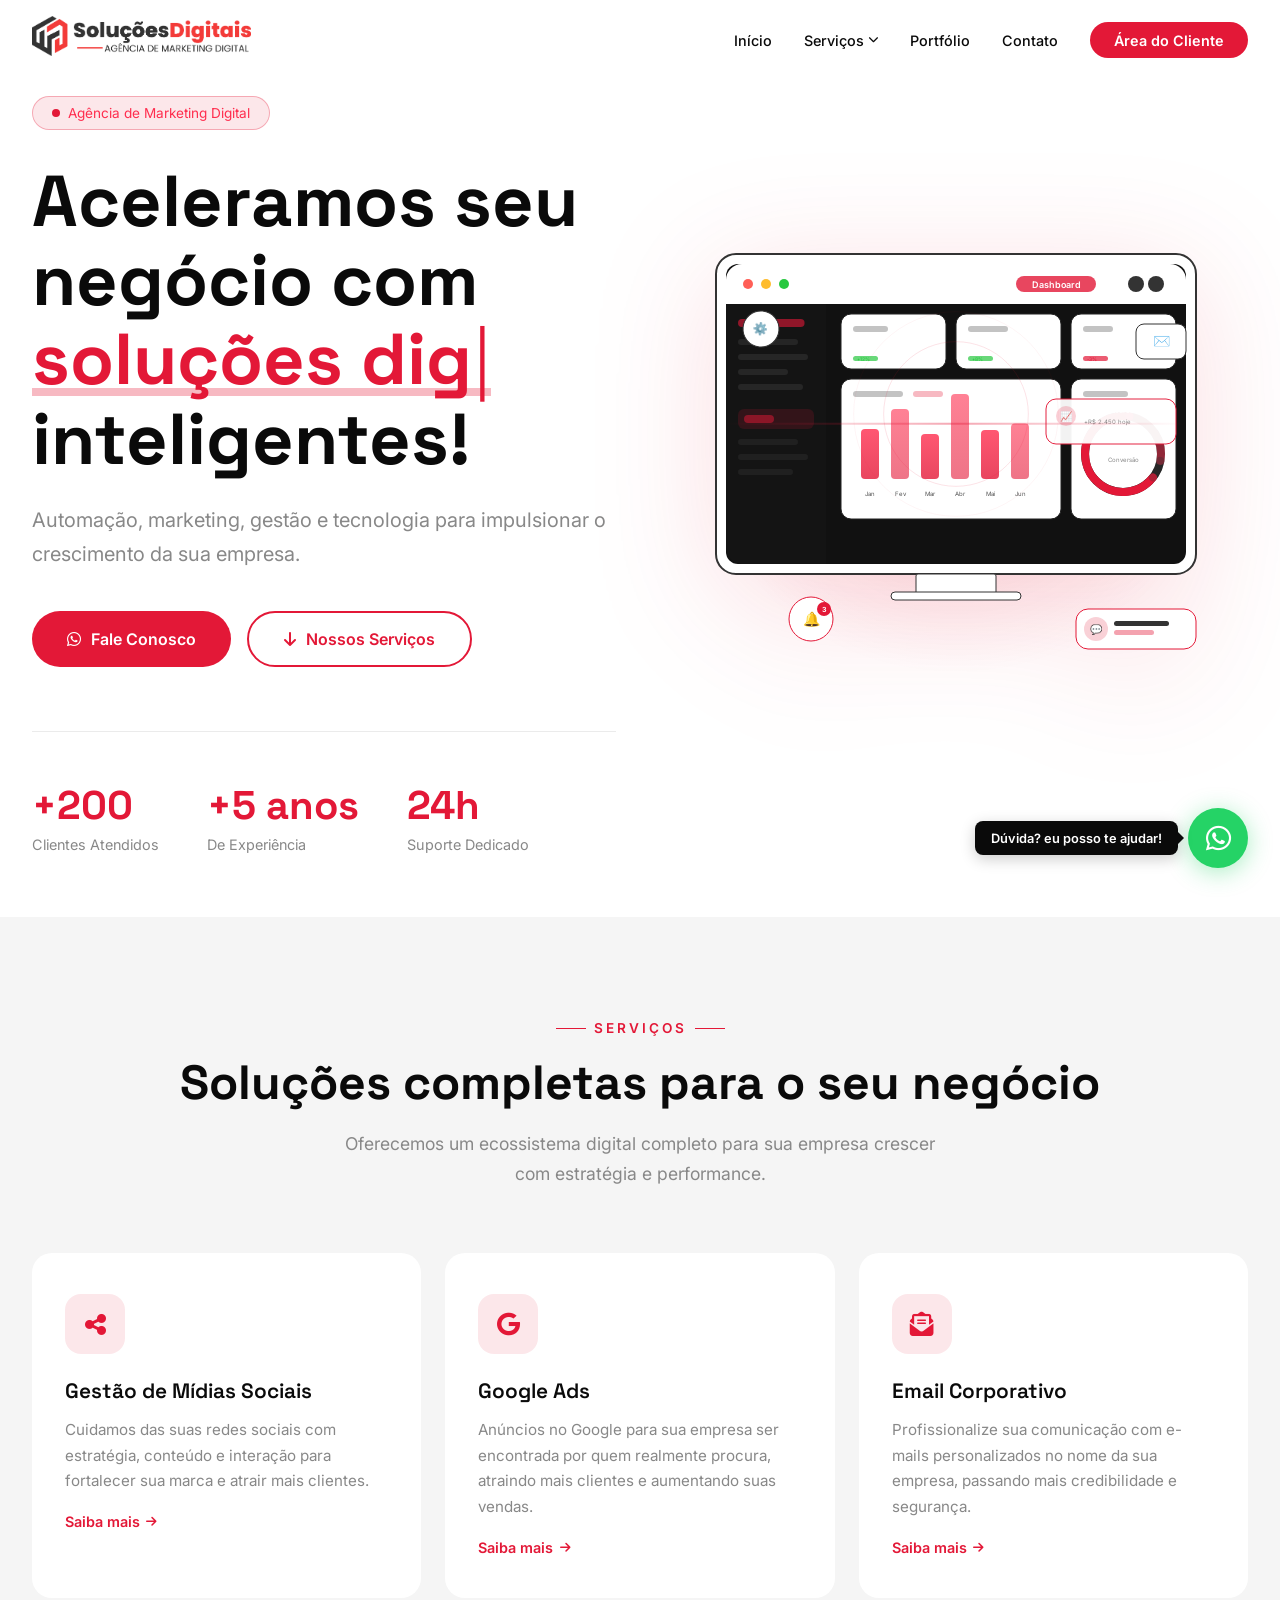
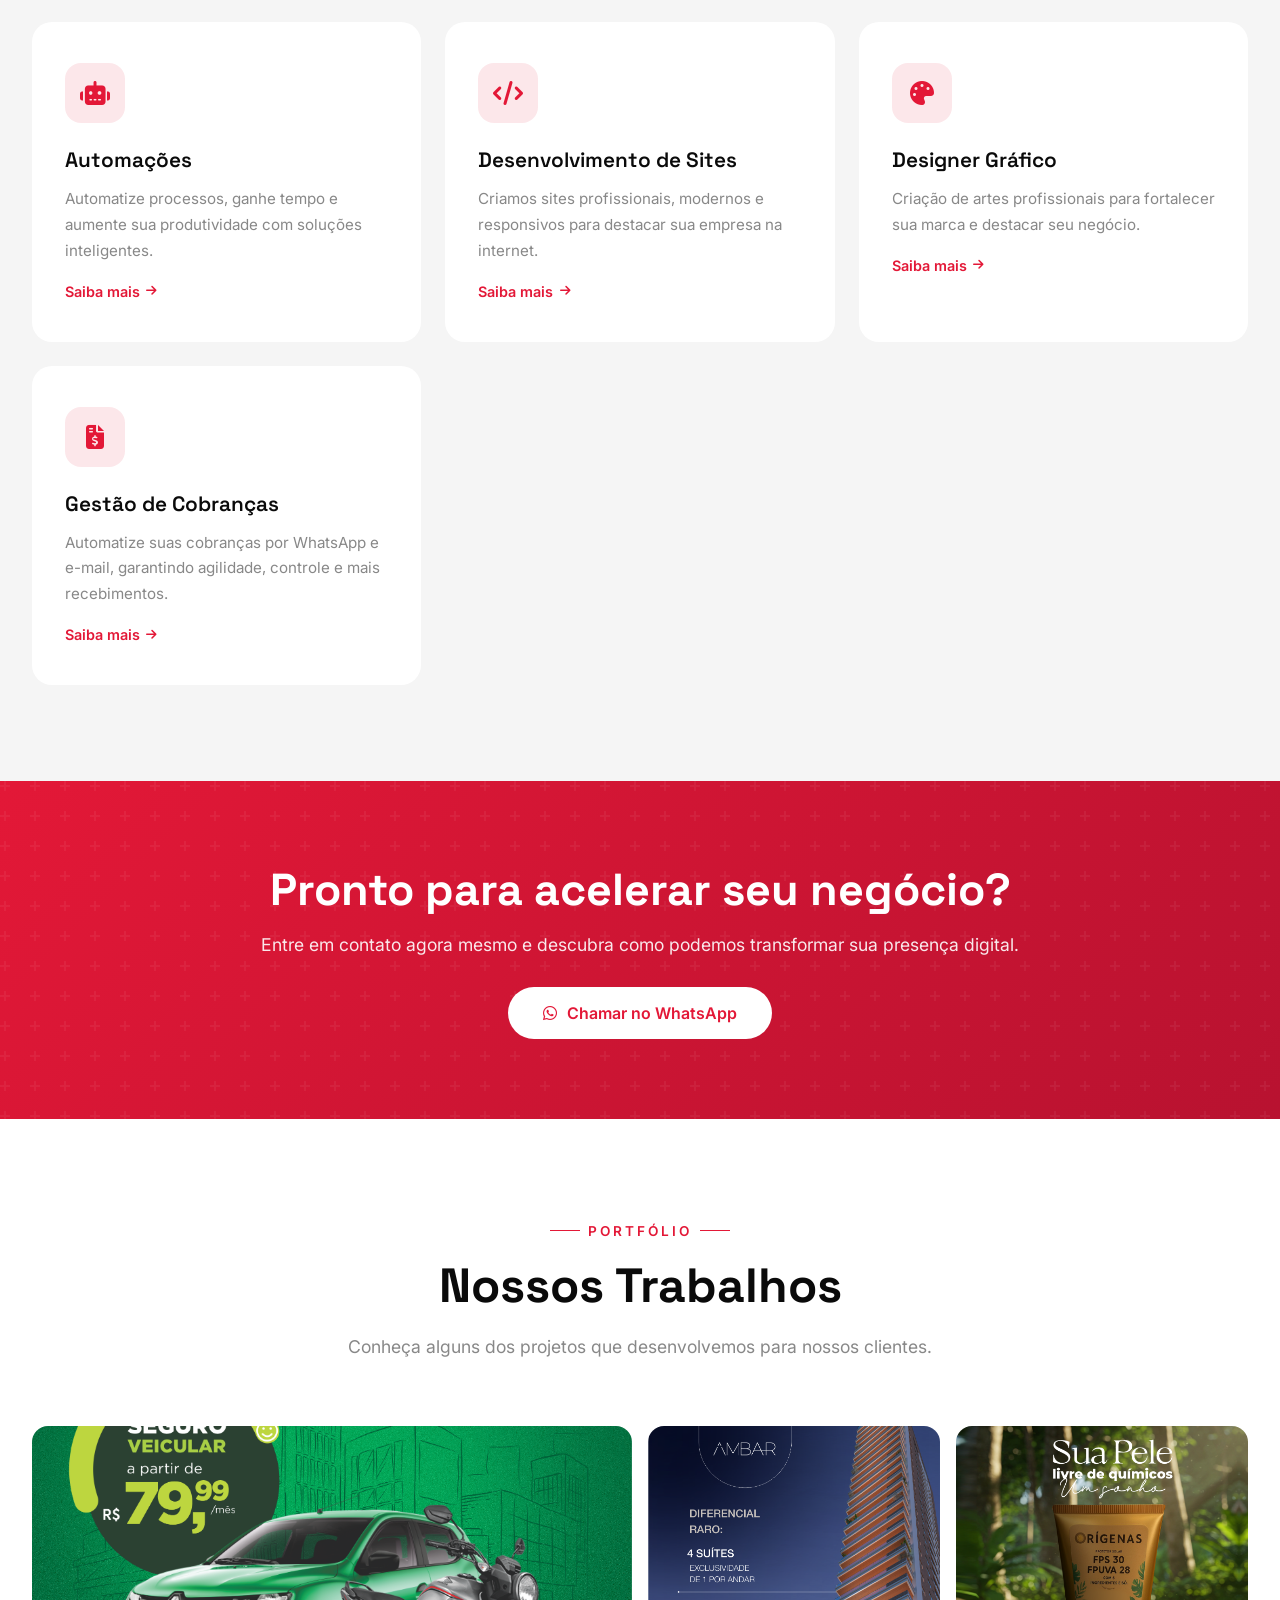
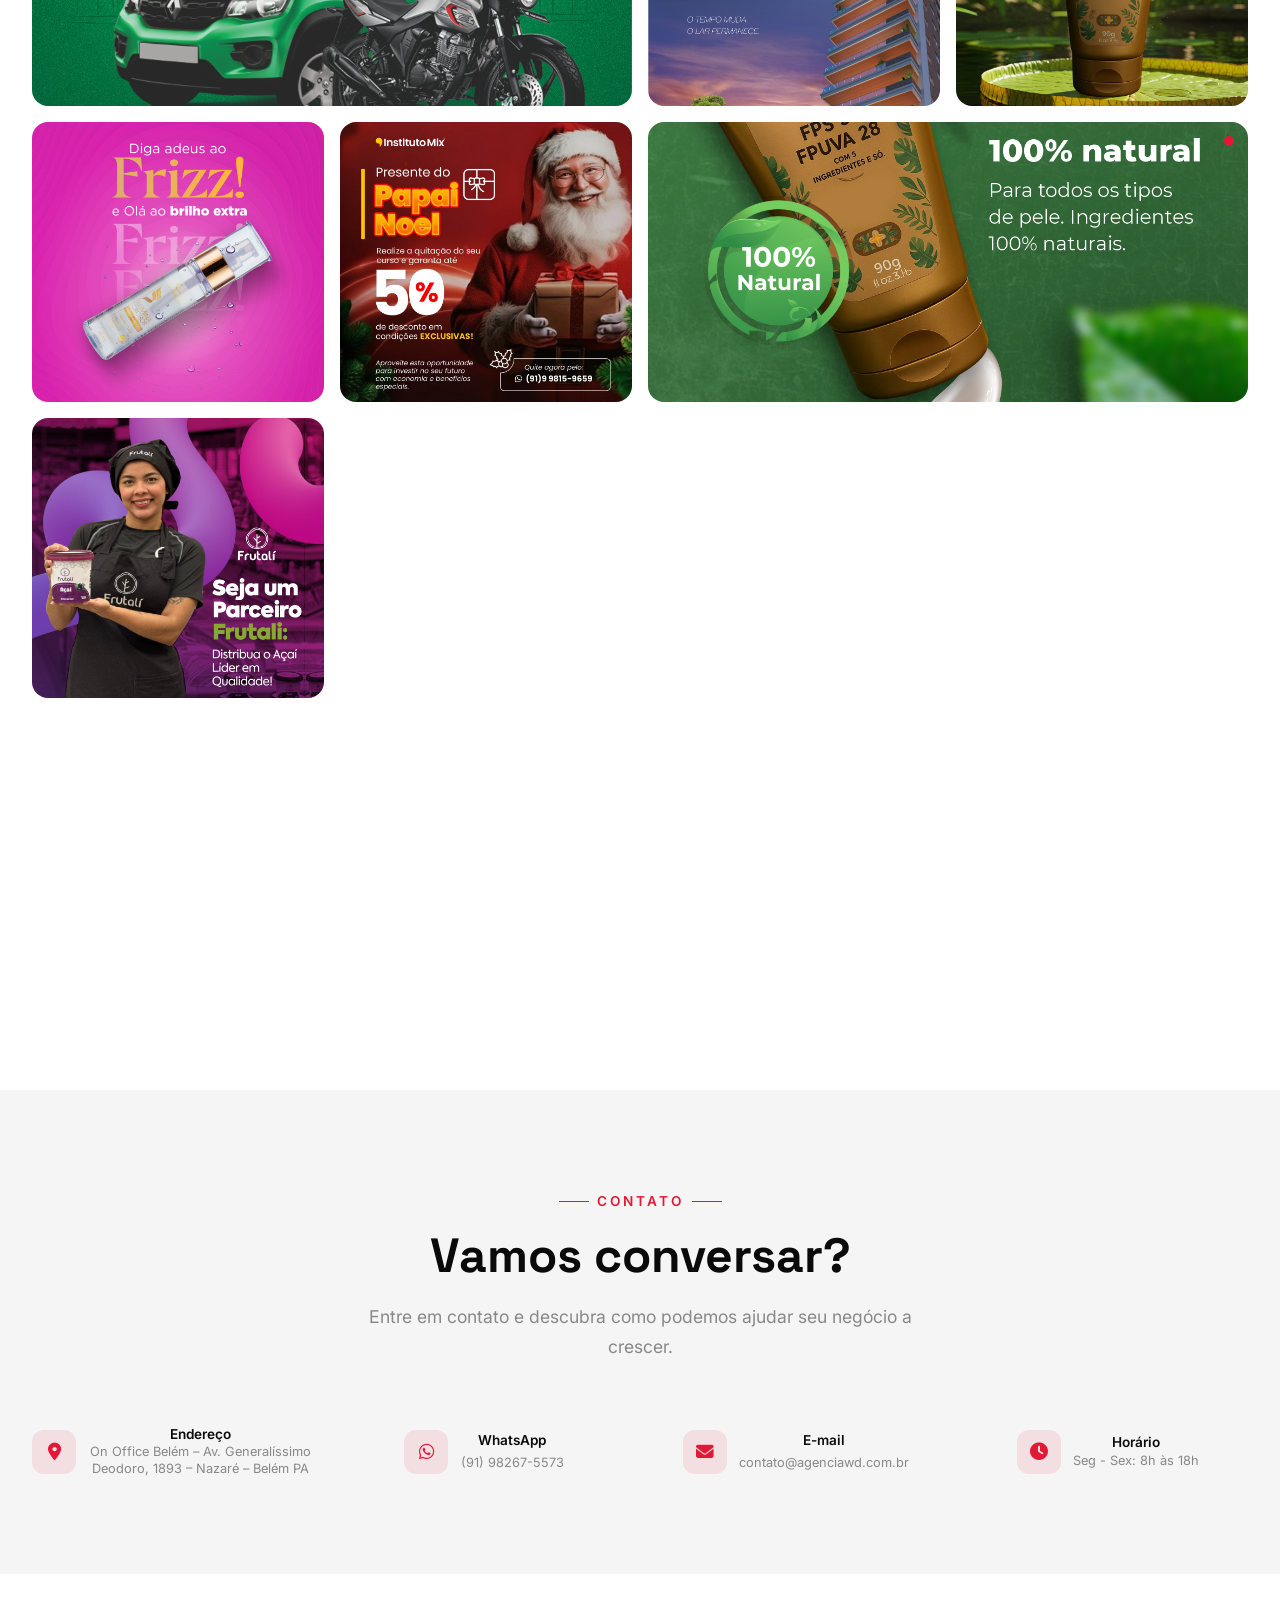
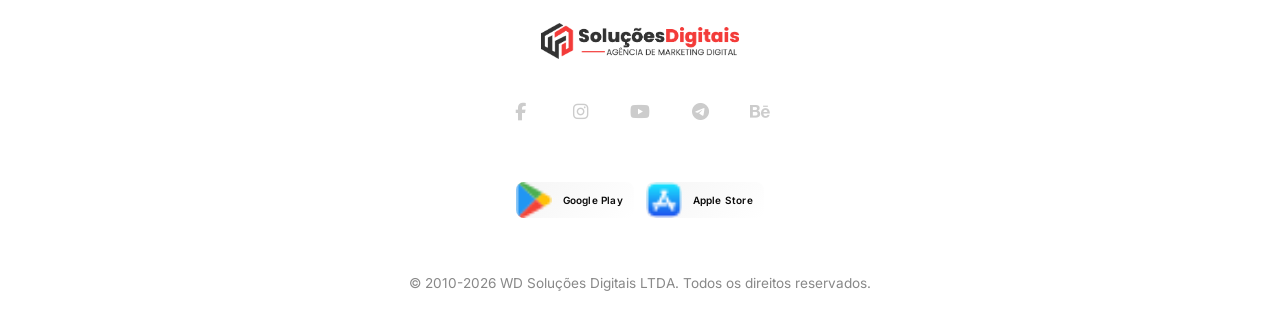
==== index.html @ 1b8ebd43 "Site WD Solucoes Digitais - Primeiro commit" ====
<!DOCTYPE html>
<html lang="pt-BR">
<head>
    <meta charset="UTF-8">
    <meta http-equiv="Cache-Control" content="no-cache, no-store, must-revalidate">
    <meta http-equiv="Pragma" content="no-cache">
    <meta http-equiv="Expires" content="0">
    <meta name="viewport" content="width=device-width, initial-scale=1.0">

    <!-- ====== SEO Básico ====== -->
    <title>WD Soluções Digitais | Agência de Marketing Digital em Belém - Automação, Gestão e Tecnologia</title>
    <meta name="description" content="WD Soluções Digitais é uma agência de marketing digital em Belém-PA. Gestão de mídias sociais, Google Ads, automações, desenvolvimento de sites, design gráfico e gestão de cobranças. Acelere seu negócio com soluções digitais inteligentes.">
    <meta name="keywords" content="agência de marketing digital, marketing digital, marketing digital belém, agência de marketing, agência digital, marketing online, publicidade digital, propaganda online, gestão de mídias sociais, gestao de redes sociais, social media, marketing de conteúdo, content marketing, google ads, ads google, anúncios google, anuncios google, campanha google ads, google ads management, tráfego pago, trafego pago, anúncios pagos, facebook ads, instagram ads, ads meta, mídia paga, midia paga, seo, otimização seo, otimizacao seo, seo local, seo on page, posicionamento google, automação de marketing, automação digital, automação de vendas, marketing automation, chatbot, chat bot, whatsapp business, automação whatsapp, email marketing, marketing por e-mail, email corporativo, boas-vindas, newsletters, disparo de emails, desenvolvimento de sites, criação de sites, site institucional, site profissional, landing page, página de conversão, site e-commerce, loja virtual, Wordpress, site responsivo, design gráfico, criação de logotipo, identidade visual, branding, design de mídia social, artes para redes sociais, post para instagram, criativo publicitário, gestão de cobranças, cobrança automatizada, recuperação de receita, financeiro, sistema de cobrança, automação financeira, consultoria marketing, planejamento estratégico, planejamento marketing digital, tráfego orgânico, crescimento orgânico, engajamento, conversão digital, funil de vendas, inbound marketing, outbound marketing, percepção de marca, presença digital, performance digital, métricas marketing, analytics, google analytics, relatórios marketing, agência criativa, agência de publicidade, agência de comunicação, empresa de marketing, WD soluções digitais, marketing digital pará, agência digital belém, publicidade belém, marketing belém pará">
    <meta name="author" content="Anderson Adan">
    <meta name="robots" content="index, follow, max-snippet:-1, max-image-preview:large, max-video-preview:-1">
    <meta name="language" content="pt-BR">
    <meta name="revisit-after" content="7 days">
    <meta name="theme-color" content="#E31837">
    <meta name="msapplication-TileColor" content="#E31837">

    <!-- ====== Canonical ====== -->
    <link rel="canonical" href="https://agenciawd.com.br/">

    <!-- ====== Geo Meta Tags ====== -->
    <meta name="geo.region" content="BR-PA">
    <meta name="geo.placename" content="Belém">
    <meta name="geo.position" content="-1.4558;-48.5024">
    <meta name="ICBM" content="-1.4558, -48.5024">

    <!-- ====== Open Graph / Facebook ====== -->
    <meta property="og:type" content="website">
    <meta property="og:locale" content="pt_BR">
    <meta property="og:site_name" content="WD Soluções Digitais">
    <meta property="og:title" content="WD Soluções Digitais | Agência de Marketing Digital em Belém">
    <meta property="og:description" content="Gestão de mídias sociais, Google Ads, automações, desenvolvimento de sites, design gráfico e gestão de cobranças. Acelere seu negócio com soluções digitais inteligentes.">
    <meta property="og:url" content="https://agenciawd.com.br/">
    <meta property="og:image" content="https://agenciawd.com.br/img/og-image.jpg">
    <meta property="og:image:width" content="1200">
    <meta property="og:image:height" content="630">
    <meta property="og:image:alt" content="WD Soluções Digitais - Agência de Marketing Digital em Belém">

    <!-- ====== Twitter Card ====== -->
    <meta name="twitter:card" content="summary_large_image">
    <meta name="twitter:title" content="WD Soluções Digitais | Agência de Marketing Digital em Belém">
    <meta name="twitter:description" content="Gestão de mídias sociais, Google Ads, automações, desenvolvimento de sites, design gráfico e gestão de cobranças.">
    <meta name="twitter:image" content="https://agenciawd.com.br/img/og-image.jpg">
    <meta name="twitter:image:alt" content="WD Soluções Digitais - Agência de Marketing Digital">

    <!-- ====== Favicon ====== -->
    <link rel="icon" type="image/svg+xml" href="favicon.svg">
    <link rel="apple-touch-icon" href="img/logo.png">
    <meta name="apple-mobile-web-app-capable" content="yes">
    <meta name="apple-mobile-web-app-status-bar-style" content="black-translucent">
    <meta name="apple-mobile-web-app-title" content="WD Digital">
    <link rel="manifest" href="manifest.json">

    <!-- ====== Preconnect / DNS Prefetch ====== -->
    <link rel="preconnect" href="https://fonts.googleapis.com">
    <link rel="preconnect" href="https://fonts.gstatic.com" crossorigin>
    <link rel="dns-prefetch" href="https://www.google-analytics.com">
    <link rel="dns-prefetch" href="https://www.googletagmanager.com">
    <link href="https://fonts.googleapis.com/css2?family=Inter:wght@300;400;500;600;700;800;900&family=Space+Grotesk:wght@400;500;600;700&display=swap" rel="stylesheet">
    <link rel="stylesheet" href="https://cdnjs.cloudflare.com/ajax/libs/font-awesome/6.5.1/css/all.min.css">
    <link rel="stylesheet" href="style.css?v=2026.07.18">

    <!-- ====== Structured Data / JSON-LD ====== -->
    <script type="application/ld+json">
    {
        "@context": "https://schema.org",
        "@type": "LocalBusiness",
        "@id": "https://agenciawd.com.br/",
        "name": "WD Soluções Digitais",
        "alternateName": "WD Soluções Digitais Agência de Marketing Digital",
        "url": "https://agenciawd.com.br",
        "logo": "https://agenciawd.com.br/img/logo.png",
        "image": "https://agenciawd.com.br/img/og-image.jpg",
        "description": "Agência de marketing digital em Belém-PA especializada em gestão de mídias sociais, Google Ads, automações, desenvolvimento de sites, design gráfico e gestão de cobranças.",
        "telephone": "+55-91-98267-5573",
        "email": "contato@agenciawd.com.br",
        "address": {
            "@type": "PostalAddress",
            "streetAddress": "Av. Generalíssimo Deodoro, 1893",
            "addressLocality": "Belém",
            "addressRegion": "PA",
            "postalCode": "66035-100",
            "addressCountry": "BR"
        },
        "geo": {
            "@type": "GeoCoordinates",
            "latitude": -1.4558,
            "longitude": -48.5024
        },
        "openingHoursSpecification": [
            {
                "@type": "OpeningHoursSpecification",
                "dayOfWeek": ["Monday", "Tuesday", "Wednesday", "Thursday", "Friday"],
                "opens": "08:00",
                "closes": "18:00"
            }
        ],
        "priceRange": "$$",
        "sameAs": [
            "https://www.facebook.com/wdcomunicacao7",
            "https://www.instagram.com/wdcomunicacao7/",
            "https://www.youtube.com/@WDCOMUNICACAO7",
            "https://t.me/wdcomunicacoes/",
            "https://www.behance.net/andersonadan"
        ],
        "hasOfferCatalog": {
            "@type": "OfferCatalog",
            "name": "Serviços de Marketing Digital",
            "itemListElement": [
                {
                    "@type": "Offer",
                    "itemOffered": {
                        "@type": "Service",
                        "name": "Gestão de Mídias Sociais",
                        "description": "Cuidamos das suas redes sociais com estratégia, conteúdo e interação para fortalecer sua marca e atrair mais clientes."
                    }
                },
                {
                    "@type": "Offer",
                    "itemOffered": {
                        "@type": "Service",
                        "name": "Google Ads",
                        "description": "Anúncios no Google para sua empresa ser encontrada por quem realmente procura, atraindo mais clientes e aumentando suas vendas."
                    }
                },
                {
                    "@type": "Offer",
                    "itemOffered": {
                        "@type": "Service",
                        "name": "Email Corporativo",
                        "description": "Profissionalize sua comunicação com e-mails personalizados no nome da sua empresa."
                    }
                },
                {
                    "@type": "Offer",
                    "itemOffered": {
                        "@type": "Service",
                        "name": "Automações",
                        "description": "Automatize processos, ganhe tempo e aumente sua produtividade com soluções inteligentes."
                    }
                },
                {
                    "@type": "Offer",
                    "itemOffered": {
                        "@type": "Service",
                        "name": "Desenvolvimento de Sites",
                        "description": "Criamos sites profissionais, modernos e responsivos para destacar sua empresa na internet."
                    }
                },
                {
                    "@type": "Offer",
                    "itemOffered": {
                        "@type": "Service",
                        "name": "Designer Gráfico",
                        "description": "Criação de artes profissionais para fortalecer sua marca e destacar seu negócio."
                    }
                },
                {
                    "@type": "Offer",
                    "itemOffered": {
                        "@type": "Service",
                        "name": "Gestão de Cobranças",
                        "description": "Automatize suas cobranças por WhatsApp e e-mail, garantindo agilidade, controle e mais recebimentos."
                    }
                }
            ]
        },
        "aggregateRating": {
            "@type": "AggregateRating",
            "ratingValue": "5",
            "reviewCount": "47"
        }
    }
    </script>

    <script type="application/ld+json">
    {
        "@context": "https://schema.org",
        "@type": "WebSite",
        "name": "WD Soluções Digitais",
        "url": "https://agenciawd.com.br",
        "potentialAction": {
            "@type": "SearchAction",
            "target": "https://agenciawd.com.br/?s={search_term_string}",
            "query-input": "required name=search_term_string"
        }
    }
    </script>

    <script type="application/ld+json">
    {
        "@context": "https://schema.org",
        "@type": "BreadcrumbList",
        "itemListElement": [
            {
                "@type": "ListItem",
                "position": 1,
                "name": "Início",
                "item": "https://agenciawd.com.br/"
            },
            {
                "@type": "ListItem",
                "position": 2,
                "name": "Serviços",
                "item": "https://agenciawd.com.br/#servicos"
            },
            {
                "@type": "ListItem",
                "position": 3,
                "name": "Portfólio",
                "item": "https://agenciawd.com.br/#portfolio"
            },
            {
                "@type": "ListItem",
                "position": 4,
                "name": "Contato",
                "item": "https://agenciawd.com.br/#contato"
            }
        ]
    }
    </script>
</head>
<body>
    <!-- Skip to Content (Accessibility) -->
    <a href="#main-content" class="skip-link">Pular para o conteúdo principal</a>

    <!-- Preloader -->
    <div class="preloader" id="preloader">
        <img src="img/LogoColorida.png" alt="WD Soluções Digitais" style="height: 60px; width: auto; animation: pulse-preload 1s ease-in-out infinite;">
    </div>

    <!-- Cursor Glow -->
    <div class="cursor-glow" id="cursorGlow"></div>

    <!-- Header -->
    <header id="header" role="banner">
        <div class="header-inner">
            <a href="#" class="logo" aria-label="WD Soluções Digitais - Página Inicial">
                <img src="img/LogoColorida.png" alt="WD Soluções Digitais" width="120" height="40" style="height: 40px; width: auto;">
            </a>
            <nav role="navigation" aria-label="Menu principal">
                <a href="#inicio">Início</a>
                <div class="nav-dropdown">
                    <a href="#servicos">Serviços <i class="fas fa-chevron-down" style="font-size:0.65rem;margin-left:4px;"></i></a>
                    <div class="nav-dropdown-menu">
                        <div class="nav-dropdown-col">
                            <a href="gestao-de-midias-sociais.html"><i class="fas fa-share-alt"></i>Gestão de Mídias Sociais</a>
                            <a href="google-ads.html"><i class="fab fa-google"></i>Google Ads</a>
                            <a href="email-corporativo.html"><i class="fas fa-envelope-open-text"></i>Email Corporativo</a>
                            <a href="automacoes.html"><i class="fas fa-robot"></i>Automações</a>
                        </div>
                        <div class="nav-dropdown-col">
                            <a href="desenvolvimento-de-sites.html"><i class="fas fa-code"></i>Desenvolvimento de Sites</a>
                            <a href="designer-grafico.html"><i class="fas fa-palette"></i>Designer Gráfico</a>
                            <a href="gestao-de-cobrancas.html"><i class="fas fa-file-invoice-dollar"></i>Gestão de Cobranças</a>
                        </div>
                    </div>
                </div>
                <a href="#portfolio">Portfólio</a>
                <a href="#contato">Contato</a>
                <a href="https://cel.cash/centraldocliente" class="nav-cta" target="_blank" rel="noopener">Área do Cliente</a>
            </nav>
            <div class="hamburger" id="hamburger" role="button" aria-label="Abrir menu de navegação" aria-expanded="false" tabindex="0">
                <span></span>
                <span></span>
                <span></span>
            </div>
        </div>
    </header>

    <!-- Mobile Menu -->
    <div class="mobile-menu" id="mobileMenu" role="navigation" aria-label="Menu mobile">
        <a href="#inicio" onclick="closeMobile()">Início</a>
        <a href="#servicos" onclick="closeMobile()">Serviços</a>
        <a href="#portfolio" onclick="closeMobile()">Portfólio</a>
        <a href="#contato" onclick="closeMobile()">Contato</a>
        <a href="https://cel.cash/centraldocliente" target="_blank" rel="noopener" style="color: var(--red);">Área do Cliente</a>
    </div>

    <!-- Hero -->
    <main id="main-content">
    <section class="hero" id="inicio" aria-label="Banner principal">
        <div class="hero-bg">
            <div class="hero-grid"></div>
            <div class="floating-shapes">
                <div class="shape shape-1"></div>
                <div class="shape shape-2"></div>
                <div class="shape shape-3"></div>
            </div>
        </div>
        <div class="hero-content">
            <div class="hero-text">
                <div class="hero-badge">
                    <span class="dot"></span>
                    Agência de Marketing Digital
                </div>
                <h1>Aceleramos seu negócio com <span class="highlight typewriter"><span class="typewriter-text">soluções digitais</span><span class="typewriter-cursor">|</span></span> inteligentes!</h1>
                <p class="hero-subtitle">Automação, marketing, gestão e tecnologia para impulsionar o crescimento da sua empresa.</p>
                <div class="hero-buttons">
                    <a href="https://wa.me/5591982675573" class="btn-primary" target="_blank" rel="noopener">
                        <i class="fab fa-whatsapp"></i> Fale Conosco
                    </a>
                    <a href="#servicos" class="btn-secondary">
                        <i class="fas fa-arrow-down"></i> Nossos Serviços
                    </a>
                </div>
                <div class="hero-stats">
                    <div class="stat">
                        <h3>+200</h3>
                        <p>Clientes Atendidos</p>
                    </div>
                    <div class="stat">
                        <h3>+5 anos</h3>
                        <p>De Experiência</p>
                    </div>
                    <div class="stat">
                        <h3>24h</h3>
                        <p>Suporte Dedicado</p>
                    </div>
                </div>
            </div>

            <!-- Animated Dashboard SVG -->
            <div class="hero-visual" aria-hidden="true">
                <svg viewBox="0 0 520 460" fill="none" xmlns="http://www.w3.org/2000/svg" class="dashboard-svg">
                    <!-- Glow behind -->
                    <defs>
                        <radialGradient id="glow" cx="50%" cy="50%" r="50%">
                            <stop offset="0%" stop-color="#E31837" stop-opacity="0.15"/>
                            <stop offset="100%" stop-color="#E31837" stop-opacity="0"/>
                        </radialGradient>
                        <linearGradient id="barGrad" x1="0" y1="0" x2="0" y2="1">
                            <stop offset="0%" stop-color="#FF2D4E"/>
                            <stop offset="100%" stop-color="#E31837"/>
                        </linearGradient>
                        <linearGradient id="lineGrad" x1="0" y1="0" x2="1" y2="0">
                            <stop offset="0%" stop-color="#E31837" stop-opacity="0"/>
                            <stop offset="50%" stop-color="#E31837"/>
                            <stop offset="100%" stop-color="#E31837" stop-opacity="0"/>
                        </linearGradient>
                        <clipPath id="screenClip">
                            <rect x="30" y="20" width="460" height="300" rx="16"/>
                        </clipPath>
                    </defs>

                    <ellipse cx="260" cy="230" rx="240" ry="200" fill="url(#glow)"/>

                    <!-- Monitor body -->
                    <rect x="20" y="10" width="480" height="320" rx="20" fill="white" stroke="#333" stroke-width="2"/>
                    <!-- Screen -->
                    <rect x="30" y="20" width="460" height="300" rx="12" fill="#111"/>

                    <!-- Screen content group with clip -->
                    <g clip-path="url(#screenClip)">
                        <!-- Top bar -->
                        <rect x="30" y="20" width="460" height="40" fill="white"/>
                        <circle cx="52" cy="40" r="5" fill="#FF5F57"/>
                        <circle cx="70" cy="40" r="5" fill="#FEBC2E"/>
                        <circle cx="88" cy="40" r="5" fill="#28C840"/>
                        <rect x="320" y="32" width="80" height="16" rx="8" fill="#E31837" opacity="0.8"/>
                        <text x="360" y="44" text-anchor="middle" fill="white" font-size="9" font-family="Inter" font-weight="600">Dashboard</text>
                        <circle cx="460" cy="40" r="8" fill="#333"/>
                        <circle cx="440" cy="40" r="8" fill="#333"/>

                        <!-- Sidebar -->
                        <rect x="30" y="60" width="100" height="260" fill="#141414"/>
                        <rect x="42" y="75" width="76" height="8" rx="4" fill="#E31837" opacity="0.6">
                            <animate attributeName="width" values="76;60;76" dur="3s" repeatCount="indefinite"/>
                        </rect>
                        <rect x="42" y="95" width="60" height="6" rx="3" fill="#333">
                            <animate attributeName="opacity" values="0.5;1;0.5" dur="2s" repeatCount="indefinite"/>
                        </rect>
                        <rect x="42" y="110" width="70" height="6" rx="3" fill="#333" opacity="0.6"/>
                        <rect x="42" y="125" width="50" height="6" rx="3" fill="#333" opacity="0.6"/>
                        <rect x="42" y="140" width="65" height="6" rx="3" fill="#333" opacity="0.6"/>
                        <rect x="42" y="165" width="76" height="20" rx="6" fill="#E31837" opacity="0.15"/>
                        <rect x="48" y="171" width="30" height="8" rx="4" fill="#E31837" opacity="0.5"/>
                        <rect x="42" y="195" width="60" height="6" rx="3" fill="#333" opacity="0.4"/>
                        <rect x="42" y="210" width="70" height="6" rx="3" fill="#333" opacity="0.4"/>
                        <rect x="42" y="225" width="55" height="6" rx="3" fill="#333" opacity="0.4"/>

                        <!-- Main area - Stats cards -->
                        <rect x="145" y="70" width="105" height="55" rx="10" fill="white" stroke="#222" stroke-width="1"/>
                        <rect x="157" y="82" width="35" height="6" rx="3" fill="#888" opacity="0.5"/>
                        <rect x="157" y="96" width="50" height="12" rx="4" fill="white" opacity="0.9"/>
                        <text x="157" y="106" fill="white" font-size="11" font-family="Space Grotesk" font-weight="700">2.847</text>
                        <rect x="157" y="112" width="25" height="5" rx="2.5" fill="#28C840" opacity="0.7"/>
                        <text x="161" y="117" fill="#28C840" font-size="5" font-family="Inter">+12%</text>

                        <rect x="260" y="70" width="105" height="55" rx="10" fill="white" stroke="#222" stroke-width="1"/>
                        <rect x="272" y="82" width="40" height="6" rx="3" fill="#888" opacity="0.5"/>
                        <rect x="272" y="96" width="45" height="12" rx="4" fill="white" opacity="0.9"/>
                        <text x="272" y="106" fill="white" font-size="11" font-family="Space Grotesk" font-weight="700">R$ 18k</text>
                        <rect x="272" y="112" width="25" height="5" rx="2.5" fill="#28C840" opacity="0.7"/>
                        <text x="276" y="117" fill="#28C840" font-size="5" font-family="Inter">+8%</text>

                        <rect x="375" y="70" width="105" height="55" rx="10" fill="white" stroke="#222" stroke-width="1"/>
                        <rect x="387" y="82" width="30" height="6" rx="3" fill="#888" opacity="0.5"/>
                        <rect x="387" y="96" width="40" height="12" rx="4" fill="white" opacity="0.9"/>
                        <text x="387" y="106" fill="white" font-size="11" font-family="Space Grotesk" font-weight="700">342</text>
                        <rect x="387" y="112" width="25" height="5" rx="2.5" fill="#E31837" opacity="0.7"/>
                        <text x="391" y="117" fill="#E31837" font-size="5" font-family="Inter">-3%</text>

                        <!-- Chart area -->
                        <rect x="145" y="135" width="220" height="140" rx="10" fill="white" stroke="#222" stroke-width="1"/>
                        <rect x="157" y="147" width="50" height="6" rx="3" fill="#888" opacity="0.5"/>
                        <rect x="217" y="147" width="30" height="6" rx="3" fill="#E31837" opacity="0.3"/>

                        <!-- Animated bar chart -->
                        <rect x="165" y="235" width="18" height="0" rx="4" fill="url(#barGrad)" opacity="0.8">
                            <animate attributeName="height" from="0" to="50" dur="1s" fill="freeze" begin="0.5s"/>
                            <animate attributeName="y" from="235" to="185" dur="1s" fill="freeze" begin="0.5s"/>
                        </rect>
                        <rect x="195" y="235" width="18" height="0" rx="4" fill="url(#barGrad)" opacity="0.6">
                            <animate attributeName="height" from="0" to="70" dur="1s" fill="freeze" begin="0.7s"/>
                            <animate attributeName="y" from="235" to="165" dur="1s" fill="freeze" begin="0.7s"/>
                        </rect>
                        <rect x="225" y="235" width="18" height="0" rx="4" fill="url(#barGrad)" opacity="0.8">
                            <animate attributeName="height" from="0" to="45" dur="1s" fill="freeze" begin="0.9s"/>
                            <animate attributeName="y" from="235" to="190" dur="1s" fill="freeze" begin="0.9s"/>
                        </rect>
                        <rect x="255" y="235" width="18" height="0" rx="4" fill="url(#barGrad)" opacity="0.6">
                            <animate attributeName="height" from="0" to="85" dur="1s" fill="freeze" begin="1.1s"/>
                            <animate attributeName="y" from="235" to="150" dur="1s" fill="freeze" begin="1.1s"/>
                        </rect>
                        <rect x="285" y="235" width="18" height="0" rx="4" fill="url(#barGrad)" opacity="0.8">
                            <animate attributeName="height" from="0" to="60" dur="1s" fill="freeze" begin="1.3s"/>
                            <animate attributeName="y" from="235" to="175" dur="1s" fill="freeze" begin="1.3s"/>
                        </rect>
                        <rect x="315" y="235" width="18" height="0" rx="4" fill="url(#barGrad)" opacity="0.6">
                            <animate attributeName="height" from="0" to="90" dur="1s" fill="freeze" begin="1.5s"/>
                            <animate attributeName="y" from="235" to="145" dur="1s" fill="freeze" begin="1.5s"/>
                        </rect>

                        <!-- Bottom chart labels -->
                        <text x="174" y="252" text-anchor="middle" fill="#555" font-size="6" font-family="Inter">Jan</text>
                        <text x="204" y="252" text-anchor="middle" fill="#555" font-size="6" font-family="Inter">Fev</text>
                        <text x="234" y="252" text-anchor="middle" fill="#555" font-size="6" font-family="Inter">Mar</text>
                        <text x="264" y="252" text-anchor="middle" fill="#555" font-size="6" font-family="Inter">Abr</text>
                        <text x="294" y="252" text-anchor="middle" fill="#555" font-size="6" font-family="Inter">Mai</text>
                        <text x="324" y="252" text-anchor="middle" fill="#555" font-size="6" font-family="Inter">Jun</text>

                        <!-- Donut chart -->
                        <rect x="375" y="135" width="105" height="140" rx="10" fill="white" stroke="#222" stroke-width="1"/>
                        <rect x="387" y="147" width="45" height="6" rx="3" fill="#888" opacity="0.5"/>

                        <circle cx="427" cy="210" r="38" fill="none" stroke="#222" stroke-width="8"/>
                        <circle cx="427" cy="210" r="38" fill="none" stroke="#E31837" stroke-width="8"
                                stroke-dasharray="160 240" stroke-dashoffset="0" stroke-linecap="round">
                            <animateTransform attributeName="transform" type="rotate" from="0 427 210" to="360 427 210" dur="20s" repeatCount="indefinite"/>
                        </circle>
                        <circle cx="427" cy="210" r="38" fill="none" stroke="#FF2D4E" stroke-width="8"
                                stroke-dasharray="60 240" stroke-dashoffset="-160" stroke-linecap="round" opacity="0.5">
                            <animateTransform attributeName="transform" type="rotate" from="0 427 210" to="360 427 210" dur="20s" repeatCount="indefinite"/>
                        </circle>
                        <circle cx="427" cy="210" r="38" fill="none" stroke="#333" stroke-width="8"
                                stroke-dasharray="20 240" stroke-dashoffset="-220" stroke-linecap="round" opacity="0.3">
                            <animateTransform attributeName="transform" type="rotate" from="0 427 210" to="360 427 210" dur="20s" repeatCount="indefinite"/>
                        </circle>
                        <text x="427" y="207" text-anchor="middle" fill="white" font-size="13" font-family="Space Grotesk" font-weight="700">78%</text>
                        <text x="427" y="218" text-anchor="middle" fill="#888" font-size="6" font-family="Inter">Conversão</text>

                        <!-- Floating notification card -->
                        <g class="float-notification">
                            <rect x="350" y="155" width="130" height="45" rx="10" fill="white" stroke="#E31837" stroke-width="1" opacity="0.95"/>
                            <circle cx="370" cy="172" r="10" fill="#E31837" opacity="0.2"/>
                            <text x="370" y="176" text-anchor="middle" fill="#E31837" font-size="10">📈</text>
                            <text x="388" y="169" fill="white" font-size="7" font-family="Inter" font-weight="600">Nova conversão!</text>
                            <text x="388" y="180" fill="#888" font-size="6" font-family="Inter">+R$ 2.450 hoje</text>
                            <animate attributeName="opacity" values="0;1;1;0" dur="4s" repeatCount="indefinite"/>
                        </g>

                        <!-- Animated scanning line -->
                        <rect x="30" y="20" width="460" height="2" fill="url(#lineGrad)" opacity="0.3">
                            <animate attributeName="y" from="20" to="320" dur="4s" repeatCount="indefinite"/>
                            <animate attributeName="opacity" values="0;0.4;0" dur="4s" repeatCount="indefinite"/>
                        </rect>
                    </g>

                    <!-- Monitor stand -->
                    <rect x="220" y="330" width="80" height="20" rx="2" fill="white" stroke="#333" stroke-width="1"/>
                    <rect x="195" y="348" width="130" height="8" rx="4" fill="white" stroke="#333" stroke-width="1"/>

                    <!-- Floating elements around monitor -->
                    <!-- Chat bubble -->
                    <g class="float-el float-chat">
                        <rect x="380" y="365" width="120" height="40" rx="12" fill="white" stroke="#E31837" stroke-width="1"/>
                        <circle cx="400" cy="385" r="12" fill="#E31837" opacity="0.2"/>
                        <text x="400" y="389" text-anchor="middle" fill="#E31837" font-size="10">💬</text>
                        <rect x="418" y="377" width="55" height="5" rx="2.5" fill="#333"/>
                        <rect x="418" y="386" width="40" height="5" rx="2.5" fill="#E31837" opacity="0.4"/>
                    </g>

                    <!-- Notification bell -->
                    <g class="float-el float-bell">
                        <circle cx="115" cy="375" r="22" fill="white" stroke="#E31837" stroke-width="1"/>
                        <text x="115" y="380" text-anchor="middle" fill="#E31837" font-size="14">🔔</text>
                        <circle cx="128" cy="365" r="7" fill="#E31837"/>
                        <text x="128" y="368" text-anchor="middle" fill="white" font-size="7" font-weight="700" font-family="Inter">3</text>
                    </g>

                    <!-- Email icon -->
                    <g class="float-el float-email">
                        <rect x="440" y="80" width="50" height="35" rx="8" fill="white" stroke="#333" stroke-width="1"/>
                        <text x="465" y="102" text-anchor="middle" fill="#E31837" font-size="14">✉️</text>
                    </g>

                    <!-- Gear icon -->
                    <g class="float-el float-gear">
                        <circle cx="65" cy="85" r="18" fill="white" stroke="#333" stroke-width="1"/>
                        <text x="65" y="90" text-anchor="middle" fill="#E31837" font-size="12">⚙️</text>
                        <animateTransform attributeName="transform" type="rotate" from="0 65 85" to="360 65 85" dur="8s" repeatCount="indefinite"/>
                    </g>

                    <!-- Pulse rings -->
                    <circle cx="260" cy="170" r="60" fill="none" stroke="#E31837" stroke-width="0.5" opacity="0">
                        <animate attributeName="r" values="60;120" dur="3s" repeatCount="indefinite"/>
                        <animate attributeName="opacity" values="0.3;0" dur="3s" repeatCount="indefinite"/>
                    </circle>
                    <circle cx="260" cy="170" r="60" fill="none" stroke="#E31837" stroke-width="0.5" opacity="0">
                        <animate attributeName="r" values="60;120" dur="3s" repeatCount="indefinite" begin="1.5s"/>
                        <animate attributeName="opacity" values="0.3;0" dur="3s" repeatCount="indefinite" begin="1.5s"/>
                    </circle>
                </svg>
            </div>
        </div>

    </section>

    <!-- Services -->
    <section class="services" id="servicos" aria-label="Nossos serviços">
        <div class="section-header reveal">
            <div class="section-tag">Serviços</div>
            <h2 class="section-title">Soluções completas para o seu negócio</h2>
            <p class="section-desc">Oferecemos um ecossistema digital completo para sua empresa crescer com estratégia e performance.</p>
        </div>
        <div class="services-grid" role="list">
            <article class="service-card" data-delay="0" role="listitem" aria-label="Gestão de Mídias Sociais">
                <div class="service-icon" aria-hidden="true"><i class="fas fa-share-alt"></i></div>
                <h3>Gestão de Mídias Sociais</h3>
                <p>Cuidamos das suas redes sociais com estratégia, conteúdo e interação para fortalecer sua marca e atrair mais clientes.</p>
                <a href="gestao-de-midias-sociais.html" class="card-link">Saiba mais <i class="fas fa-arrow-right"></i></a>
            </article>
            <article class="service-card" data-delay="100" role="listitem" aria-label="Google Ads">
                <div class="service-icon" aria-hidden="true"><i class="fab fa-google"></i></div>
                <h3>Google Ads</h3>
                <p>Anúncios no Google para sua empresa ser encontrada por quem realmente procura, atraindo mais clientes e aumentando suas vendas.</p>
                <a href="google-ads.html" class="card-link">Saiba mais <i class="fas fa-arrow-right"></i></a>
            </article>
            <article class="service-card" data-delay="200" role="listitem" aria-label="Email Corporativo">
                <div class="service-icon" aria-hidden="true"><i class="fas fa-envelope-open-text"></i></div>
                <h3>Email Corporativo</h3>
                <p>Profissionalize sua comunicação com e-mails personalizados no nome da sua empresa, passando mais credibilidade e segurança.</p>
                <a href="email-corporativo.html" class="card-link">Saiba mais <i class="fas fa-arrow-right"></i></a>
            </article>
            <article class="service-card" data-delay="300" role="listitem" aria-label="Automações">
                <div class="service-icon" aria-hidden="true"><i class="fas fa-robot"></i></div>
                <h3>Automações</h3>
                <p>Automatize processos, ganhe tempo e aumente sua produtividade com soluções inteligentes.</p>
                <a href="automacoes.html" class="card-link">Saiba mais <i class="fas fa-arrow-right"></i></a>
            </article>
            <article class="service-card" data-delay="400" role="listitem" aria-label="Desenvolvimento de Sites">
                <div class="service-icon" aria-hidden="true"><i class="fas fa-code"></i></div>
                <h3>Desenvolvimento de Sites</h3>
                <p>Criamos sites profissionais, modernos e responsivos para destacar sua empresa na internet.</p>
                <a href="desenvolvimento-de-sites.html" class="card-link">Saiba mais <i class="fas fa-arrow-right"></i></a>
            </article>
            <article class="service-card" data-delay="500" role="listitem" aria-label="Designer Gráfico">
                <div class="service-icon" aria-hidden="true"><i class="fas fa-palette"></i></div>
                <h3>Designer Gráfico</h3>
                <p>Criação de artes profissionais para fortalecer sua marca e destacar seu negócio.</p>
                <a href="designer-grafico.html" class="card-link">Saiba mais <i class="fas fa-arrow-right"></i></a>
            </article>
            <article class="service-card" data-delay="600" role="listitem" aria-label="Gestão de Cobranças">
                <div class="service-icon" aria-hidden="true"><i class="fas fa-file-invoice-dollar"></i></div>
                <h3>Gestão de Cobranças</h3>
                <p>Automatize suas cobranças por WhatsApp e e-mail, garantindo agilidade, controle e mais recebimentos.</p>
                <a href="gestao-de-cobrancas.html" class="card-link">Saiba mais <i class="fas fa-arrow-right"></i></a>
            </article>
        </div>
    </section>

    <!-- CTA Banner -->
    <div class="cta-banner" role="region" aria-label="Chamada para ação">
        <h2>Pronto para acelerar seu negócio?</h2>
        <p>Entre em contato agora mesmo e descubra como podemos transformar sua presença digital.</p>
        <a href="https://wa.me/5591982675573" class="btn-primary" target="_blank" rel="noopener">
            <i class="fab fa-whatsapp"></i> Chamar no WhatsApp
        </a>
    </div>

    <!-- Portfolio -->
    <section class="portfolio" id="portfolio" aria-label="Nosso portfólio de trabalhos">
        <div class="section-header reveal">
            <div class="section-tag">Portfólio</div>
            <h2 class="section-title">Nossos Trabalhos</h2>
            <p class="section-desc">Conheça alguns dos projetos que desenvolvemos para nossos clientes.</p>
        </div>
        <div class="portfolio-grid">
            <article class="portfolio-item portfolio-item--featured" data-type="image">
                <img src="img/portfolio/projeto-01.png" alt="Projeto 01 - WD Soluções Digitais" class="portfolio-img" loading="lazy">
                <div class="portfolio-overlay">
                    <i class="fas fa-expand" aria-hidden="true"></i>
                    <span>Projeto 01</span>
                </div>
            </article>
            <article class="portfolio-item portfolio-item--img2" data-type="image">
                <img src="img/portfolio/projeto-02.png" alt="Projeto 02 - WD Soluções Digitais" class="portfolio-img" loading="lazy">
                <div class="portfolio-overlay">
                    <i class="fas fa-expand" aria-hidden="true"></i>
                    <span>Projeto 02</span>
                </div>
            </article>
            <article class="portfolio-item portfolio-item--img3" data-type="image">
                <img src="img/portfolio/projeto-03.png" alt="Projeto 03 - WD Soluções Digitais" class="portfolio-img" loading="lazy">
                <div class="portfolio-overlay">
                    <i class="fas fa-expand" aria-hidden="true"></i>
                    <span>Projeto 03</span>
                </div>
            </article>
            <article class="portfolio-item portfolio-item--img4" data-type="image">
                <img src="img/portfolio/projeto-05.png" alt="Projeto 05 - WD Soluções Digitais" class="portfolio-img" loading="lazy">
                <div class="portfolio-overlay">
                    <i class="fas fa-expand" aria-hidden="true"></i>
                    <span>Projeto 05</span>
                </div>
            </article>
            <article class="portfolio-item portfolio-item--img5" data-type="image">
                <img src="img/portfolio/projeto-06.jpeg" alt="Projeto 06 - WD Soluções Digitais" class="portfolio-img" loading="lazy">
                <div class="portfolio-overlay">
                    <i class="fas fa-expand" aria-hidden="true"></i>
                    <span>Projeto 06</span>
                </div>
            </article>
            <article class="portfolio-item portfolio-item--vid1" data-type="video">
                <video class="portfolio-video" muted loop playsinline preload="metadata" poster="img/portfolio/projeto-04.png">
                    <source src="img/portfolio/projeto-10.mp4" type="video/mp4">
                </video>
                <div class="portfolio-overlay">
                    <i class="fas fa-play-circle" aria-hidden="true"></i>
                    <span>Vídeo 01</span>
                </div>
            </article>
            <article class="portfolio-item portfolio-item--img6" data-type="image">
                <img src="img/portfolio/projeto-07.png" alt="Projeto 07 - WD Soluções Digitais" class="portfolio-img" loading="lazy">
                <div class="portfolio-overlay">
                    <i class="fas fa-expand" aria-hidden="true"></i>
                    <span>Projeto 07</span>
                </div>
            </article>
            <article class="portfolio-item portfolio-item--img7" data-type="image">
                <img src="img/portfolio/projeto-08.png" alt="Projeto 08 - WD Soluções Digitais" class="portfolio-img" loading="lazy">
                <div class="portfolio-overlay">
                    <i class="fas fa-expand" aria-hidden="true"></i>
                    <span>Projeto 08</span>
                </div>
            </article>
            <article class="portfolio-item portfolio-item--vid2" data-type="video">
                <video class="portfolio-video" muted loop playsinline preload="metadata" poster="img/portfolio/projeto-08.png">
                    <source src="img/portfolio/projeto-11.mp4" type="video/mp4">
                </video>
                <div class="portfolio-overlay">
                    <i class="fas fa-play-circle" aria-hidden="true"></i>
                    <span>Vídeo 02</span>
                </div>
            </article>
            <article class="portfolio-item portfolio-item--img8" data-type="image">
                <img src="img/portfolio/projeto-09.png" alt="Projeto 09 - WD Soluções Digitais" class="portfolio-img" loading="lazy">
                <div class="portfolio-overlay">
                    <i class="fas fa-expand" aria-hidden="true"></i>
                    <span>Projeto 09</span>
                </div>
            </article>
            <article class="portfolio-item portfolio-item--img9" data-type="image">
                <img src="img/portfolio/projeto-01.png" alt="Projeto 10 - WD Soluções Digitais" class="portfolio-img" loading="lazy">
                <div class="portfolio-overlay">
                    <i class="fas fa-expand" aria-hidden="true"></i>
                    <span>Projeto 10</span>
                </div>
            </article>
            <article class="portfolio-item portfolio-item--vid3" data-type="video">
                <video class="portfolio-video" muted loop playsinline preload="metadata" poster="img/portfolio/projeto-09.png">
                    <source src="img/portfolio/projeto-12.mp4" type="video/mp4">
                </video>
                <div class="portfolio-overlay">
                    <i class="fas fa-play-circle" aria-hidden="true"></i>
                    <span>Vídeo 03</span>
                </div>
            </article>
        </div>
    </section>

    <!-- Contact -->
    <section class="contact" id="contato" aria-label="Informações de contato">
        <div class="section-header reveal">
            <div class="section-tag">Contato</div>
            <h2 class="section-title">Vamos conversar?</h2>
            <p class="section-desc">Entre em contato e descubra como podemos ajudar seu negócio a crescer.</p>
        </div>
        <div class="contact-grid">
            <div class="contact-info reveal">
                <div class="contact-item">
                    <div class="contact-item-icon"><i class="fas fa-map-marker-alt"></i></div>
                    <div>
                        <h4>Endereço</h4>
                        <p>On Office Belém – Av. Generalíssimo Deodoro, 1893 – Nazaré – Belém PA</p>
                    </div>
                </div>
                <div class="contact-item">
                    <div class="contact-item-icon"><i class="fab fa-whatsapp"></i></div>
                    <div>
                        <h4>WhatsApp</h4>
                        <a href="https://wa.me/5591982675573" target="_blank" rel="noopener" aria-label="Enviar mensagem para WhatsApp">(91) 98267-5573</a>
                    </div>
                </div>
                <div class="contact-item">
                    <div class="contact-item-icon"><i class="fas fa-envelope"></i></div>
                    <div>
                        <h4>E-mail</h4>
                        <a href="mailto:contato@agenciawd.com.br">contato@agenciawd.com.br</a>
                    </div>
                </div>
                <div class="contact-item">
                    <div class="contact-item-icon"><i class="fas fa-clock"></i></div>
                    <div>
                        <h4>Horário</h4>
                        <p>Seg - Sex: 8h às 18h</p>
                    </div>
                </div>
            </div>
        </div>
    </section>
    </main>

    <!-- Footer -->
    <footer role="contentinfo">
        <div class="footer-inner">
            <div class="footer-logo">
                <img src="img/LogoColorida.png" alt="WD Soluções Digitais" style="height: 36px; width: auto;">
            </div>
            <div class="social-links" role="list" aria-label="Redes sociais">
                <a href="https://www.facebook.com/wdcomunicacao7" target="_blank" rel="noopener" title="Facebook" aria-label="Siga no Facebook"><i class="fab fa-facebook-f"></i></a>
                <a href="https://www.instagram.com/wdcomunicacao7/" target="_blank" rel="noopener" title="Instagram" aria-label="Siga no Instagram"><i class="fab fa-instagram"></i></a>
                <a href="https://www.youtube.com/@WDCOMUNICACAO7" target="_blank" rel="noopener" title="YouTube" aria-label="Inscreva-se no YouTube"><i class="fab fa-youtube"></i></a>
                <a href="https://t.me/wdcomunicacoes/" target="_blank" rel="noopener" title="Telegram" aria-label="Entre no Telegram"><i class="fab fa-telegram-plane"></i></a>
                <a href="https://www.behance.net/andersonadan" target="_blank" rel="noopener" title="Behance" aria-label="Veja no Behance"><i class="fab fa-behance"></i></a>
            </div>
            <div class="footer-pwa" id="footerPwa">
                <button id="pwaInstallAndroid" class="pwa-footer-btn pwa-android" title="Baixar no Google Play" aria-label="Baixar aplicativo para Android">
                    <img src="img/google-play.png" alt="Google Play" class="pwa-badge-img">
                    <span>Google Play</span>
                </button>
                <button id="pwaInstallIOS" class="pwa-footer-btn pwa-ios" title="Baixar na App Store" aria-label="Baixar aplicativo para iOS">
                    <img src="img/applestore.png" alt="Apple Store" class="pwa-badge-img">
                    <span>Apple Store</span>
                </button>
            </div>
        </div>
        <div class="footer-bottom">
            <p>&copy; 2010-2026 WD Soluções Digitais LTDA. Todos os direitos reservados.</p>
        </div>
    </footer>

    <!-- Floating WhatsApp -->
    <a href="https://wa.me/5591982675573" class="whatsapp-float" target="_blank" rel="noopener" title="WhatsApp" aria-label="Fale conosco pelo WhatsApp">
        <i class="fab fa-whatsapp"></i>
        <span class="tooltip">Dúvida? eu posso te ajudar!</span>
    </a>

    <!-- Scroll to Top -->
    <a href="#inicio" class="scroll-top" id="scrollTop">
        <i class="fas fa-arrow-up"></i>
    </a>

    <!-- Portfolio Modal -->
    <div class="portfolio-modal" id="portfolioModal">
        <div class="modal-backdrop"></div>
        <div class="modal-content">
            <button class="modal-close" aria-label="Fechar"><i class="fas fa-times"></i></button>
            <button class="modal-nav modal-prev" aria-label="Anterior"><i class="fas fa-chevron-left"></i></button>
            <button class="modal-nav modal-next" aria-label="Próximo"><i class="fas fa-chevron-right"></i></button>
            <img id="modalImg" src="" alt="">
            <video id="modalVideo" controls playsinline style="display:none;"></video>
            <div class="modal-caption" id="modalCaption"></div>
        </div>
    </div>

    <script src="script.js?v=2026.07.18"></script>
    <script>
        if ('serviceWorker' in navigator) {
            navigator.serviceWorker.register('/sw.js').catch(() => {});
        }
    </script>

    <noscript>
        <style>.preloader{display:none!important;}</style>
        <div style="padding:2rem;text-align:center;background:white;color:#0A0A0A;font-family:Inter,sans-serif;">
            <h2>WD Soluções Digitais - Agência de Marketing Digital</h2>
            <p>Ative o JavaScript para a melhor experiência no site.</p>
        </div>
    </noscript>
</body>
</html>
---- style.css ----
*, *::before, *::after {
    margin: 0;
    padding: 0;
    box-sizing: border-box;
}

:root {
    --red: #E31837;
    --red-dark: #B81230;
    --red-light: #FF2D4E;
    --black: #FFFFFF;
    --black-soft: #f5f5f5;
    --black-card: #FFFFFF;
    --white: #0A0A0A;
    --gray: #888888;
    --gray-light: #CCCCCC;
}

html {
    scroll-behavior: smooth;
}

body {
    font-family: 'Inter', sans-serif;
    background: var(--black);
    color: var(--white);
    overflow-x: hidden;
}

/* ====== PRELOADER ====== */
.preloader {
    position: fixed;
    inset: 0;
    background: var(--black);
    z-index: 99999;
    display: flex;
    align-items: center;
    justify-content: center;
    transition: opacity 0.6s, visibility 0.6s;
}
.preloader.hidden {
    opacity: 0;
    visibility: hidden;
}
.preloader-logo {
    font-family: 'Space Grotesk', sans-serif;
    font-size: 3rem;
    font-weight: 700;
    color: var(--white);
    animation: pulse-preload 1s ease-in-out infinite;
}
.preloader-logo span { color: var(--red); }
@keyframes pulse-preload {
    0%, 100% { opacity: 1; transform: scale(1); }
    50% { opacity: 0.5; transform: scale(0.95); }
}

/* ====== HEADER ====== */
header {
    position: fixed;
    top: 0;
    left: 0;
    width: 100%;
    z-index: 10002;
    padding: 1rem 0;
    transition: all 0.4s ease;
    background: rgba(255, 255, 255, 0.95);
    backdrop-filter: blur(20px);
}
header.scrolled {
    padding: 0.6rem 0;
    box-shadow: 0 2px 30px rgba(227, 24, 55, 0.1);
}
.header-inner {
    max-width: 1280px;
    margin: 0 auto;
    padding: 0 2rem;
    display: flex;
    align-items: center;
    justify-content: space-between;
}
.logo {
    font-family: 'Space Grotesk', sans-serif;
    font-size: 1.8rem;
    font-weight: 700;
    color: var(--white);
    text-decoration: none;
    letter-spacing: -1px;
}
.logo span { color: var(--red); }
nav {
    display: flex;
    align-items: center;
    gap: 2rem;
}
nav a {
    color: var(--white);
    text-decoration: none;
    font-size: 0.9rem;
    font-weight: 500;
    transition: color 0.3s;
    position: relative;
}
nav a::after {
    content: '';
    position: absolute;
    bottom: -4px;
    left: 0;
    width: 0;
    height: 2px;
    background: var(--red);
    transition: width 0.3s;
}
nav a:hover { color: #f3eef7; }
nav a:hover::after { width: 100%; }

.nav-cta {
    background: var(--red) !important;
    color: white !important;
    padding: 0.6rem 1.5rem;
    border-radius: 50px;
    font-weight: 600 !important;
    transition: all 0.3s !important;
}
.nav-cta:hover {
    background: var(--red-light) !important;
    transform: translateY(-2px);
    box-shadow: 0 8px 25px rgba(227, 24, 55, 0.4);
}
.nav-cta::after { display: none !important; }

.nav-dropdown {
    position: relative;
}
.nav-dropdown > a {
    display: flex;
    align-items: center;
    cursor: pointer;
}
.nav-dropdown-menu {
    position: absolute;
    top: calc(100% + 1rem);
    left: 50%;
    transform: translateX(-50%);
    background: rgba(255, 255, 255, 0.97);
    backdrop-filter: blur(20px);
    border: 1px solid rgba(0,0,0,0.08);
    border-radius: 12px;
    padding: 0.6rem 0;
    display: flex;
    opacity: 0;
    visibility: hidden;
    transition: all 0.25s ease;
    box-shadow: 0 20px 50px rgba(0,0,0,0.5);
    z-index: 100;
}
.nav-dropdown-menu::before {
    content: '';
    position: absolute;
    top: -6px;
    left: 0;
    width: 100%;
    height: 12px;
}
.nav-dropdown:hover .nav-dropdown-menu {
    opacity: 1;
    visibility: visible;
}
.nav-dropdown-col {
    display: flex;
    flex-direction: column;
    padding: 0.3rem 0;
}
.nav-dropdown-col + .nav-dropdown-col {
    border-left: 1px solid rgba(0,0,0,0.07);
}
.nav-dropdown-col a {
    display: flex;
    align-items: center;
    gap: 0.7rem;
    padding: 0.65rem 1.2rem;
    color: var(--white);
    font-size: 0.85rem;
    font-weight: 500;
    text-decoration: none;
    transition: all 0.2s;
    white-space: nowrap;
}
.nav-dropdown-menu a i {
    width: 20px;
    text-align: center;
    font-size: 0.9rem;
    color: var(--red);
}
.nav-dropdown-menu a:hover {
    background: rgba(227, 24, 55, 0.1);
    color: var(--red);
}

.hamburger {
    display: none;
    flex-direction: column;
    gap: 5px;
    cursor: pointer;
    z-index: 10001;
}
.hamburger span {
    width: 28px;
    height: 2px;
    background: var(--white);
    transition: all 0.3s;
}
.hamburger.active span:nth-child(1) { transform: rotate(45deg) translate(5px, 5px); }
.hamburger.active span:nth-child(2) { opacity: 0; }
.hamburger.active span:nth-child(3) { transform: rotate(-45deg) translate(5px, -5px); }

.mobile-menu {
    display: none;
    position: fixed;
    inset: 0;
    background: rgba(255, 255, 255, 0.98);
    z-index: 10000;
    flex-direction: column;
    align-items: center;
    justify-content: center;
    gap: 2rem;
    opacity: 0;
    visibility: hidden;
    transition: all 0.4s;
}
.mobile-menu.active {
    opacity: 1;
    visibility: visible;
}
.mobile-menu a {
    color: var(--white);
    text-decoration: none;
    font-size: 1.5rem;
    font-weight: 600;
    transition: color 0.3s;
}
.mobile-menu a:hover { color: var(--red); }

/* ====== HERO ====== */
.hero {
    min-height: 100vh;
    display: flex;
    align-items: center;
    position: relative;
    overflow: hidden;
    padding: 6rem 2rem 4rem;
    background: var(--white);
}
.hero-bg {
    position: absolute;
    inset: 0;
    z-index: 0;
    background: #ffffff;
}
.hero-particles {
    position: absolute;
    top: 0;
    left: 0;
    width: 100%;
    height: 100%;
    display: block;
    z-index: 1;
    pointer-events: none;
    will-change: contents;
}
.hero-bg::before {
    display: none;
}
.hero-grid {
    display: none;
}
.floating-shapes {
    display: none;
}

.hero-content {
    max-width: 1280px;
    margin: 0 auto;
    width: 100%;
    position: relative;
    z-index: 1;
    display: grid;
    grid-template-columns: 1fr 1fr;
    gap: 3rem;
    align-items: center;
}
.hero-badge {
    display: inline-flex;
    align-items: center;
    gap: 0.5rem;
    background: rgba(227, 24, 55, 0.1);
    border: 1px solid rgba(227, 24, 55, 0.3);
    padding: 0.5rem 1.2rem;
    border-radius: 50px;
    font-size: 0.85rem;
    color: var(--red-light);
    margin-bottom: 2rem;
    animation: fadeInUp 0.8s ease forwards;
}
.hero-badge .dot {
    width: 8px; height: 8px;
    background: var(--red);
    border-radius: 50%;
    animation: blink 2s ease-in-out infinite;
}
@keyframes blink {
    0%, 100% { opacity: 1; }
    50% { opacity: 0.3; }
}

.hero h1 {
    font-family: 'Space Grotesk', sans-serif;
    font-size: clamp(2.5rem, 6vw, 4.5rem);
    font-weight: 700;
    line-height: 1.1;
    margin-bottom: 1.5rem;
    max-width: 800px;
    animation: fadeInUp 0.8s ease 0.2s forwards;
    opacity: 0;
    color: var(--white);
}
.hero h1 .highlight {
    color: var(--red);
    position: relative;
}
.hero h1 .highlight::after {
    content: '';
    position: absolute;
    bottom: 4px;
    left: 0;
    width: 100%;
    height: 8px;
    background: rgba(227, 24, 55, 0.3);
    z-index: -1;
}

/* ====== TYPEWRITER EFFECT ====== */
.typewriter {
    display: inline-block;
}
.typewriter-text {
    display: inline-block;
    overflow: hidden;
    white-space: nowrap;
    width: 0;
    border-right: none;
    vertical-align: bottom;
}
.typewriter-cursor {
    display: inline-block;
    color: var(--red);
    font-weight: 300;
    animation: blink-caret 0.6s step-end infinite;
    margin-left: 2px;
}
@keyframes blink-caret {
    from, to { opacity: 1; }
    50% { opacity: 0; }
}

.hero-visual {
    display: flex;
    align-items: center;
    justify-content: center;
    position: relative;
}
.dashboard-svg {
    width: 100%;
    max-width: 520px;
    height: auto;
    filter: drop-shadow(0 20px 60px rgba(227, 24, 55, 0.15));
    animation: svg-float 6s ease-in-out infinite;
}
@keyframes svg-float {
    0%, 100% { transform: translateY(0); }
    50% { transform: translateY(-15px); }
}

.float-notification {
    animation: notif-pulse 4s ease-in-out infinite;
}
@keyframes notif-pulse {
    0%, 100% { transform: translateY(0); }
    50% { transform: translateY(-5px); }
}

.float-el {
    animation: float-around 5s ease-in-out infinite;
}
.float-chat { animation-delay: 0s; }
.float-bell { animation-delay: -1.5s; }
.float-email { animation-delay: -3s; }
.float-gear { animation-delay: -4s; }
@keyframes float-around {
    0%, 100% { transform: translateY(0) translateX(0); }
    25% { transform: translateY(-8px) translateX(3px); }
    50% { transform: translateY(-3px) translateX(-3px); }
    75% { transform: translateY(-10px) translateX(2px); }
}

.hero-subtitle {
    font-size: clamp(1rem, 2vw, 1.25rem);
    color: var(--gray);
    max-width: 600px;
    line-height: 1.7;
    margin-bottom: 2.5rem;
    animation: fadeInUp 0.8s ease 0.4s forwards;
    opacity: 0;
}

.hero-buttons {
    display: flex;
    gap: 1rem;
    flex-wrap: wrap;
    animation: fadeInUp 0.8s ease 0.6s forwards;
    opacity: 0;
}
.btn-primary {
    background: var(--red);
    color: white;
    padding: 1rem 2.2rem;
    border-radius: 50px;
    text-decoration: none;
    font-weight: 600;
    font-size: 1rem;
    display: inline-flex;
    align-items: center;
    gap: 0.6rem;
    transition: all 0.3s;
    border: none;
    cursor: pointer;
}
.btn-primary:hover {
    background: var(--red-light);
    transform: translateY(-3px);
    box-shadow: 0 12px 35px rgba(227, 24, 55, 0.4);
}
.btn-secondary {
    background: transparent;
    color: var(--red);
    padding: 1rem 2.2rem;
    border-radius: 50px;
    text-decoration: none;
    font-weight: 600;
    font-size: 1rem;
    display: inline-flex;
    align-items: center;
    gap: 0.6rem;
    border: 2px solid var(--red);
    transition: all 0.3s;
}
.btn-secondary:hover {
    border-color: var(--red);
    color: var(--red);
    transform: translateY(-3px);
}

.hero-stats {
    display: flex;
    gap: 3rem;
    margin-top: 4rem;
    padding-top: 3rem;
    border-top: 1px solid rgba(0,0,0,0.08);
    animation: fadeInUp 0.8s ease 0.8s forwards;
    opacity: 0;
}
.stat h3 {
    font-family: 'Space Grotesk', sans-serif;
    font-size: 2.5rem;
    font-weight: 700;
    color: var(--red);
}
.stat p {
    font-size: 0.9rem;
    color: var(--gray);
    margin-top: 0.3rem;
}

@keyframes fadeInUp {
    from { opacity: 0; transform: translateY(30px); }
    to { opacity: 1; transform: translateY(0); }
}

/* ====== SECTION COMMONS ====== */
section { padding: 6rem 2rem; }
.section-header {
    text-align: center;
    margin-bottom: 4rem;
}
.section-tag {
    display: inline-flex;
    align-items: center;
    gap: 0.5rem;
    color: var(--red);
    font-size: 0.85rem;
    font-weight: 600;
    text-transform: uppercase;
    letter-spacing: 3px;
    margin-bottom: 1rem;
}
.section-tag::before, .section-tag::after {
    content: '';
    width: 30px;
    height: 1px;
    background: var(--red);
}
.section-title {
    font-family: 'Space Grotesk', sans-serif;
    font-size: clamp(2rem, 4vw, 3rem);
    font-weight: 700;
    margin-bottom: 1rem;
}
.section-desc {
    color: var(--gray);
    font-size: 1.1rem;
    max-width: 600px;
    margin: 0 auto;
    line-height: 1.7;
}

/* ====== SERVICES ====== */
.services { background: var(--black-soft); }
.services-grid {
    max-width: 1280px;
    margin: 0 auto;
    display: grid;
    grid-template-columns: repeat(auto-fit, minmax(320px, 1fr));
    gap: 1.5rem;
}
.service-card {
    background: var(--black-card);
    border: 1px solid rgba(255,255,255,0.06);
    border-radius: 20px;
    padding: 2.5rem 2rem;
    position: relative;
    overflow: hidden;
    transition: all 0.4s ease;
    cursor: default;
}
.service-card::before {
    content: '';
    position: absolute;
    top: 0;
    left: 0;
    width: 100%;
    height: 3px;
    background: linear-gradient(90deg, var(--red), var(--red-light));
    transform: scaleX(0);
    transform-origin: left;
    transition: transform 0.4s ease;
}
.service-card:hover::before { transform: scaleX(1); }
.service-card:hover {
    transform: translateY(-8px);
    border-color: rgba(227, 24, 55, 0.2);
    box-shadow: 0 20px 60px rgba(0, 0, 0, 0.5), 0 0 40px rgba(227, 24, 55, 0.05);
}
.service-icon {
    width: 60px;
    height: 60px;
    border-radius: 16px;
    background: rgba(227, 24, 55, 0.1);
    display: flex;
    align-items: center;
    justify-content: center;
    font-size: 1.5rem;
    color: var(--red);
    margin-bottom: 1.5rem;
    transition: all 0.4s;
}
.service-card:hover .service-icon {
    background: var(--red);
    color: #f3eef7;
    transform: scale(1.1) rotate(-5deg);
}
.service-card h3 {
    font-family: 'Space Grotesk', sans-serif;
    font-size: 1.3rem;
    font-weight: 600;
    margin-bottom: 0.8rem;
}
.service-card p {
    color: var(--gray);
    line-height: 1.7;
    font-size: 0.95rem;
}
.service-card .card-link {
    display: inline-flex;
    align-items: center;
    gap: 0.4rem;
    margin-top: 1.2rem;
    color: var(--red);
    text-decoration: none;
    font-size: 0.9rem;
    font-weight: 600;
    transition: gap 0.3s, color 0.3s;
}
.service-card .card-link:hover {
    gap: 0.7rem;
    color: var(--red-dark, #c41430) !important;
}
.service-card .card-link i { font-size: 0.75rem; transition: transform 0.3s; }
.service-card .card-link:hover i { transform: translateX(3px) !important; }

.service-card {
    opacity: 0;
    transform: translateY(40px);
}
.service-card.visible {
    animation: cardIn 0.6s ease forwards;
}
.service-card.animated {
    opacity: 1 !important;
    transform: translateY(0) !important;
    transition: transform 0.3s ease, box-shadow 0.3s ease !important;
}
.service-card.animated:hover {
    transform: translateY(-8px) !important;
    box-shadow: 0 20px 60px rgba(0, 0, 0, 0.5), 0 0 40px rgba(227, 24, 55, 0.05) !important;
}
@keyframes cardIn {
    to { opacity: 1; transform: translateY(0); }
}

/* ====== PORTFOLIO ====== */
.portfolio-grid {
    max-width: 1280px;
    margin: 0 auto;
    display: grid;
    grid-template-columns: repeat(4, 1fr);
    grid-template-rows: repeat(4, 280px);
    grid-template-areas:
        "featured featured img2   img3"
        "img4     img5     vid1   vid1"
        "img6     img7     vid2   vid2"
        "img8     img9     vid3   vid3";
    gap: 1rem;
}
.portfolio-item {
    position: relative;
    border-radius: 16px;
    overflow: hidden;
    cursor: pointer;
}
.portfolio-item--featured { grid-area: featured; }
.portfolio-item--vid1 { grid-area: vid1; }
.portfolio-item--vid2 { grid-area: vid2; }
.portfolio-item--vid3 { grid-area: vid3; }
.portfolio-item--img2 { grid-area: img2; }
.portfolio-item--img3 { grid-area: img3; }
.portfolio-item--img4 { grid-area: img4; }
.portfolio-item--img5 { grid-area: img5; }
.portfolio-item--img6 { grid-area: img6; }
.portfolio-item--img7 { grid-area: img7; }
.portfolio-item--img8 { grid-area: img8; }
.portfolio-item--img9 { grid-area: img9; }

.portfolio-img,
.portfolio-video {
    width: 100%;
    height: 100%;
    object-fit: cover;
    transition: transform 0.6s cubic-bezier(0.16, 1, 0.3, 1);
}
.portfolio-item:hover .portfolio-img,
.portfolio-item:hover .portfolio-video {
    transform: scale(1.08);
}
.portfolio-overlay {
    position: absolute;
    inset: 0;
    background: linear-gradient(to top, rgba(227, 24, 55, 0.85), rgba(10, 10, 10, 0.3));
    display: flex;
    flex-direction: column;
    align-items: center;
    justify-content: center;
    opacity: 0;
    transition: opacity 0.4s;
    gap: 0.4rem;
}
.portfolio-item:hover .portfolio-overlay { opacity: 1; }
.portfolio-overlay i {
    font-size: 2.2rem;
    color: var(--white);
}
.portfolio-overlay span {
    font-weight: 600;
    font-size: 0.95rem;
    color: var(--white);
}

/* Video badge */
.portfolio-item[data-type="video"]::after {
    content: '';
    position: absolute;
    top: 14px;
    right: 14px;
    width: 10px;
    height: 10px;
    background: var(--red);
    border-radius: 50%;
    z-index: 2;
    animation: rec-pulse 1.5s ease-in-out infinite;
}
@keyframes rec-pulse {
    0%, 100% { opacity: 1; box-shadow: 0 0 0 0 rgba(227, 24, 55, 0.6); }
    50% { opacity: 0.7; box-shadow: 0 0 0 8px rgba(227, 24, 55, 0); }
}

.portfolio-item {
    opacity: 0;
    transform: scale(0.9);
}
.portfolio-item.visible {
    animation: portfolioIn 0.5s ease forwards;
}
.portfolio-item.animated {
    opacity: 1 !important;
    transform: scale(1) !important;
    transition: transform 0.3s ease !important;
}
.portfolio-item.animated:hover {
    transform: scale(1.03) !important;
}
@keyframes portfolioIn {
    to { opacity: 1; transform: scale(1); }
}

/* ====== PORTFOLIO MODAL ====== */
.portfolio-modal {
    position: fixed;
    inset: 0;
    z-index: 99990;
    display: flex;
    align-items: center;
    justify-content: center;
    opacity: 0;
    visibility: hidden;
    transition: all 0.3s ease;
}
.portfolio-modal.active {
    opacity: 1;
    visibility: visible;
}
.modal-backdrop {
    position: absolute;
    inset: 0;
    background: rgba(255, 255, 255, 0.85);
    backdrop-filter: blur(10px);
}
.modal-content {
    position: relative;
    max-width: 80vw;
    max-height: 85vh;
    z-index: 1;
    transform: scale(0.9) translateY(20px);
    transition: transform 0.4s cubic-bezier(0.16, 1, 0.3, 1);
}
.portfolio-modal.active .modal-content {
    transform: scale(1) translateY(0);
}
.modal-content img,
.modal-content video {
    max-width: 100%;
    max-height: 80vh;
    border-radius: 16px;
    display: block;
    box-shadow: 0 30px 80px rgba(0, 0, 0, 0.6);
}
.modal-content video {
    background: white;
    outline: none;
}
.modal-close {
    position: absolute;
    top: -16px;
    right: -16px;
    width: 44px;
    height: 44px;
    border-radius: 50%;
    background: var(--red);
    color: var(--white);
    border: 3px solid var(--black);
    font-size: 1.2rem;
    cursor: pointer;
    display: flex;
    align-items: center;
    justify-content: center;
    transition: all 0.3s;
    z-index: 2;
}
.modal-close:hover {
    background: var(--red-light);
    transform: rotate(90deg) scale(1.1);
}
.modal-caption {
    text-align: center;
    margin-top: 1rem;
    font-weight: 600;
    font-size: 1rem;
    color: var(--gray-light);
}
.modal-nav {
    position: absolute;
    top: 50%;
    transform: translateY(-50%);
    width: 44px;
    height: 44px;
    border-radius: 50%;
    background: rgba(255, 255, 255, 0.1);
    backdrop-filter: blur(10px);
    color: var(--white);
    border: 1px solid rgba(255, 255, 255, 0.15);
    font-size: 1rem;
    cursor: pointer;
    display: flex;
    align-items: center;
    justify-content: center;
    transition: all 0.3s;
    z-index: 2;
}
.modal-nav:hover {
    background: var(--red);
    border-color: var(--red);
}
.modal-prev { left: -60px; }
.modal-next { right: -60px; }

/* ====== CTA BANNER ====== */
.cta-banner {
    background: linear-gradient(135deg, var(--red), var(--red-dark));
    padding: 5rem 2rem;
    text-align: center;
    position: relative;
    overflow: hidden;
}
.cta-banner::before {
    content: '';
    position: absolute;
    inset: 0;
    background: url("data:image/svg+xml,%3Csvg width='60' height='60' viewBox='0 0 60 60' xmlns='http://www.w3.org/2000/svg'%3E%3Cg fill='none' fill-rule='evenodd'%3E%3Cg fill='%23ffffff' fill-opacity='0.05'%3E%3Cpath d='M36 34v-4h-2v4h-4v2h4v4h2v-4h4v-2h-4zm0-30V0h-2v4h-4v2h4v4h2V6h4V4h-4zM6 34v-4H4v4H0v2h4v4h2v-4h4v-2H6zM6 4V0H4v4H0v2h4v4h2V6h4V4H6z'/%3E%3C/g%3E%3C/g%3E%3C/svg%3E");
}
.cta-banner h2 {
    font-family: 'Space Grotesk', sans-serif;
    font-size: clamp(2rem, 4vw, 2.8rem);
    font-weight: 700;
    margin-bottom: 1rem;
    position: relative;
    color: white;
}
.cta-banner p {
    font-size: 1.1rem;
    opacity: 0.9;
    margin-bottom: 2rem;
    position: relative;
    color: white;
}
.cta-banner .btn-primary {
    background: white;
    color: var(--red);
    position: relative;
}
.cta-banner .btn-primary:hover {
    background: white;
    color: var(--red-dark);
}

/* ====== CONTACT ====== */
.contact {
    background: var(--black-soft);
    text-align: center;
}
.contact-grid {
    max-width: 1280px;
    margin: 0 auto;
}
.contact-info {
    display: flex !important;
    flex-wrap: nowrap !important;
    justify-content: center !important;
    align-items: center !important;
    gap: 2rem;
    max-width: 1280px;
    margin: 0 auto;
    width: 100%;
}
.contact-item {
    display: flex !important;
    gap: 0.8rem;
    align-items: center;
    flex: 1 1 0 !important;
    justify-content: center;
    min-width: 0;
}
.contact-item-icon {
    width: 44px;
    height: 44px;
    min-width: 44px;
    border-radius: 12px;
    background: rgba(227, 24, 55, 0.1);
    display: flex;
    align-items: center;
    justify-content: center;
    color: var(--red);
    font-size: 1.1rem;
}
.contact-item h4 {
    font-size: 0.85rem;
    font-weight: 600;
    margin-bottom: 0.15rem;
}
.contact-item p, .contact-item a {
    color: var(--gray);
    font-size: 0.8rem;
    text-decoration: none;
    line-height: 1.3;
    transition: color 0.3s;
    overflow: hidden;
    text-overflow: ellipsis;
}
.contact-item a:hover { color: var(--red); }

.contact-form {
    background: var(--black-card);
    border: 1px solid rgba(255,255,255,0.06);
    border-radius: 20px;
    padding: 2.5rem;
}
.contact-form h3 {
    font-family: 'Space Grotesk', sans-serif;
    font-size: 1.5rem;
    margin-bottom: 1.5rem;
    text-align: center;
}
.form-group {
    margin-bottom: 1.2rem;
}
.form-group input,
.form-group textarea {
    width: 100%;
    padding: 1rem 1.2rem;
    background: rgba(255,255,255,0.05);
    border: 1px solid rgba(255,255,255,0.1);
    border-radius: 12px;
    color: var(--white);
    font-family: 'Inter', sans-serif;
    font-size: 0.95rem;
    transition: border-color 0.3s;
    outline: none;
}
.form-group input:focus,
.form-group textarea:focus {
    border-color: var(--red);
}
.form-group textarea {
    height: 120px;
    resize: vertical;
}
.form-group input::placeholder,
.form-group textarea::placeholder {
    color: var(--gray);
}

/* WhatsApp QR Code */
.whatsapp-qr {
    display: flex;
    flex-direction: column;
    align-items: center;
    justify-content: center;
    gap: 1.2rem;
    padding: 1rem 0;
    width: 100%;
    text-align: center;
    margin: 0 auto;
}
.contact-svg {
    width: 260px;
    height: auto;
    filter: drop-shadow(0 0 20px rgba(227, 24, 55, 0.2));
    transition: filter 0.3s;
}
.contact-svg:hover {
    filter: drop-shadow(0 0 30px rgba(227, 24, 55, 0.4));
}
.qr-label {
    color: var(--gray);
    font-size: 0.95rem;
    text-align: center;
    width: 100%;
}
.qr-btn {
    gap: 0.6rem;
    font-size: 1.05rem;
    padding: 0.9rem 2rem;
    margin: 0 auto;
    justify-content: center;
}

/* ====== FOOTER ====== */
footer {
    background: var(--black);
    border-top: 1px solid rgba(255,255,255,0.06);
    padding: 3rem 2rem 1.5rem;
}
.footer-inner {
    max-width: 1280px;
    margin: 0 auto;
    display: flex;
    flex-direction: column;
    align-items: center;
    justify-content: center;
    gap: 1.5rem;
}
.footer-logo {
    font-family: 'Space Grotesk', sans-serif;
    font-size: 1.5rem;
    font-weight: 700;
}
.footer-logo span { color: var(--red); }

.social-links {
    display: flex;
    gap: 1rem;
}
.social-links a {
    width: 44px;
    height: 44px;
    border-radius: 12px;
    background: rgba(255,255,255,0.06);
    display: flex;
    align-items: center;
    justify-content: center;
    color: var(--gray-light);
    text-decoration: none;
    font-size: 1.1rem;
    transition: all 0.3s;
}
.social-links a:hover {
    background: var(--red);
    color: #f3eef7;
    transform: translateY(-3px);
}

.footer-bottom {
    max-width: 1280px;
    margin: 2rem auto 0;
    padding-top: 1.5rem;
    border-top: 1px solid rgba(255,255,255,0.06);
    text-align: center;
    color: var(--gray);
    font-size: 0.85rem;
}

/* ====== FLOATING WHATSAPP ====== */
.whatsapp-float {
    position: fixed;
    bottom: 2rem;
    right: 2rem;
    z-index: 9998;
    width: 60px;
    height: 60px;
    background: #25D366;
    border-radius: 50%;
    display: flex;
    align-items: center;
    justify-content: center;
    color: white;
    font-size: 1.8rem;
    text-decoration: none;
    box-shadow: 0 4px 25px rgba(37, 211, 102, 0.4);
    transition: all 0.3s;
    animation: whatsapp-pulse 2s infinite;
}
.whatsapp-float:hover {
    transform: scale(1.1);
    box-shadow: 0 6px 35px rgba(37, 211, 102, 0.6);
}
@keyframes whatsapp-pulse {
    0% { box-shadow: 0 0 0 0 rgba(37, 211, 102, 0.5); }
    70% { box-shadow: 0 0 0 15px rgba(37, 211, 102, 0); }
    100% { box-shadow: 0 0 0 0 rgba(37, 211, 102, 0); }
}
.whatsapp-float .tooltip {
    position: absolute;
    right: 70px;
    background: var(--white);
    color: var(--black);
    padding: 0.6rem 1rem;
    border-radius: 8px;
    font-size: 0.8rem;
    font-weight: 600;
    white-space: nowrap;
    opacity: 1;
    visibility: visible;
    transition: all 0.3s;
    box-shadow: 0 4px 15px rgba(0,0,0,0.2);
    animation: tooltip-bounce 3s ease-in-out infinite;
}
.whatsapp-float .tooltip::after {
    content: '';
    position: absolute;
    right: -6px;
    top: 50%;
    transform: translateY(-50%);
    border-left: 6px solid var(--white);
    border-top: 6px solid transparent;
    border-bottom: 6px solid transparent;
}
.whatsapp-float:hover .tooltip {
    opacity: 1;
    visibility: visible;
}
@keyframes tooltip-bounce {
    0%, 100% { transform: translateY(0); }
    50% { transform: translateY(-4px); }
}

/* ====== SCROLL TO TOP ====== */
.scroll-top {
    position: fixed;
    bottom: 2rem;
    left: 2rem;
    z-index: 9998;
    width: 44px;
    height: 44px;
    background: rgba(227, 24, 55, 0.8);
    border-radius: 12px;
    display: flex;
    align-items: center;
    justify-content: center;
    color: white;
    font-size: 1rem;
    text-decoration: none;
    transition: all 0.3s;
    opacity: 0;
    visibility: hidden;
}
.scroll-top.visible {
    opacity: 1;
    visibility: visible;
}
.scroll-top:hover {
    background: var(--red);
    transform: translateY(-3px);
}

/* ====== RESPONSIVE ====== */
@media (max-width: 1024px) {
    .portfolio-grid {
        grid-template-columns: repeat(2, 1fr);
        grid-template-rows: auto;
        grid-template-areas:
            "featured featured"
            "img2     img3"
            "vid1     vid1"
            "img4     img5"
            "vid2     vid2"
            "img6     img7"
            "vid3     vid3"
            "img8     img9";
    }
}

@media (max-width: 768px) {
    nav { display: none; }
    .hamburger { display: flex; }
    .mobile-menu { display: flex; }

    .hero-content {
        grid-template-columns: 1fr;
        text-align: center;
    }
    .hero-text { order: 1; }
    .hero-visual { order: 2; }
    .hero-badge { justify-content: center; }
    .hero h1 { max-width: 100%; }
    .hero-subtitle { max-width: 100%; margin-left: auto; margin-right: auto; }
    .hero-buttons { justify-content: center; }
    .hero-stats { justify-content: center; }

    .dashboard-svg {
        max-width: 380px;
    }

    .hero-stats {
        gap: 1.5rem;
        flex-wrap: wrap;
    }
    .stat h3 { font-size: 2rem; }

    .services-grid {
        grid-template-columns: 1fr;
    }

    .portfolio-grid {
        grid-template-columns: 1fr;
        grid-template-rows: auto;
        grid-template-areas:
            "featured"
            "img2"
            "img3"
            "vid1"
            "img4"
            "img5"
            "vid2"
            "img6"
            "img7"
            "vid3"
            "img8"
            "img9";
    }
    .portfolio-item { min-height: 220px; }

    .contact-info {
        flex-wrap: wrap !important;
        gap: 1.2rem !important;
        justify-content: center !important;
    }
    .contact-item {
        flex: 0 1 calc(50% - 1.2rem) !important;
        justify-content: flex-start !important;
        gap: 0.6rem !important;
    }
    .contact-item-icon {
        width: 36px;
        height: 36px;
        min-width: 36px;
        font-size: 0.9rem;
    }
    .contact-item h4 { font-size: 0.8rem; }
    .contact-item p, .contact-item a { font-size: 0.75rem; }

    .hero-buttons {
        flex-direction: column;
    }
    .btn-primary, .btn-secondary {
        justify-content: center;
    }

    .modal-prev { left: 10px; }
    .modal-next { right: 10px; }
    .modal-content { max-width: 92vw; }
}

@media (max-width: 480px) {
    .portfolio-item { min-height: 200px; }
    .contact-info {
        flex-direction: column !important;
        gap: 1rem !important;
    }
    .contact-item {
        flex: 0 0 auto !important;
        width: 100% !important;
        justify-content: center !important;
        gap: 0.6rem !important;
    }
    .contact-item-icon {
        width: 36px;
        height: 36px;
        min-width: 36px;
        font-size: 0.85rem;
        border-radius: 10px;
    }
    .contact-item h4 { font-size: 0.8rem; }
    .contact-item p, .contact-item a { font-size: 0.75rem; }
    .hero-stats {
        flex-direction: column;
        gap: 1rem;
    }
}

/* ====== SCROLL REVEAL ====== */
.reveal {
    opacity: 0;
    transform: translateY(30px);
    transition: all 0.8s ease;
}
.reveal.visible {
    opacity: 1;
    transform: translateY(0);
}

/* ====== CURSOR GLOW ====== */
.cursor-glow {
    position: fixed;
    width: 300px;
    height: 300px;
    border-radius: 50%;
    background: radial-gradient(circle, rgba(227, 24, 55, 0.06), transparent 70%);
    pointer-events: none;
    z-index: 0;
    transition: transform 0.15s ease;
}

/* ====== SCREEN READER ONLY ====== */
.sr-only {
    position: absolute;
    width: 1px;
    height: 1px;
    padding: 0;
    margin: -1px;
    overflow: hidden;
    clip: rect(0, 0, 0, 0);
    white-space: nowrap;
    border: 0;
}

/* ====== SKIP TO CONTENT ====== */
.skip-link {
    position: fixed;
    top: -100%;
    left: 50%;
    transform: translateX(-50%);
    background: var(--red);
    color: var(--white);
    padding: 1rem 2rem;
    border-radius: 0 0 12px 12px;
    z-index: 999999;
    font-weight: 600;
    text-decoration: none;
    transition: top 0.3s;
}
.skip-link:focus {
    top: 0;
}

/* ====== PWA INSTALL BUTTONS (FOOTER) ====== */
.footer-pwa {
    display: flex;
    justify-content: center;
    align-items: center;
    gap: 0.75rem;
    margin-top: 1.5rem;
}
.pwa-footer-btn {
    -webkit-appearance: none;
    -moz-appearance: none;
    appearance: none;
    display: inline-flex;
    align-items: center;
    gap: 0;
    padding: 0;
    height: 42px;
    border-radius: 8px;
    font-family: 'Inter', sans-serif;
    cursor: pointer;
    border: none;
    -webkit-tap-highlight-color: transparent;
    -webkit-touch-callout: none;
    -webkit-user-select: none;
    user-select: none;
    text-decoration: none;
    line-height: 1;
    vertical-align: middle;
    position: relative;
    overflow: hidden;
    -webkit-transition: transform 0.2s ease, box-shadow 0.2s ease;
    transition: transform 0.2s ease, box-shadow 0.2s ease;
}
.pwa-footer-btn span {
    font-size: 11px;
    font-weight: 600;
    letter-spacing: 0.02em;
    line-height: 1;
    white-space: nowrap;
    display: block;
    padding: 0 0.85rem 0 0.75rem;
}
.pwa-footer-btn .pwa-badge-img {
    height: 100%;
    width: auto;
    display: block;
    flex-shrink: 0;
    -o-object-fit: cover;
    object-fit: cover;
}
.pwa-footer-btn .pwa-badge-img + span {
    border-left: 1px solid rgba(255,255,255,0.12);
}
/* --- Android --- */
.pwa-android {
    background: linear-gradient(135deg, #f5f5f5 0%, white 100%);
    color: #0A0A0A;
}
.pwa-android span { color: #0A0A0A; border-left-color: rgba(61, 220, 132, 0.2); }
.pwa-android:hover {
    -webkit-transform: translateY(-2px);
    transform: translateY(-2px);
    -webkit-box-shadow: 0 6px 24px rgba(61, 220, 132, 0.25);
    box-shadow: 0 6px 24px rgba(61, 220, 132, 0.25);
}
.pwa-android:active {
    -webkit-transform: translateY(0);
    transform: translateY(0);
    -webkit-box-shadow: 0 2px 8px rgba(61, 220, 132, 0.15);
    box-shadow: 0 2px 8px rgba(61, 220, 132, 0.15);
}
.pwa-android:focus-visible {
    outline: 2px solid #3DDC84;
    outline-offset: 2px;
}
/* --- iOS --- */
.pwa-ios {
    background: linear-gradient(135deg, #f5f5f5 0%, white 100%);
    color: #0A0A0A;
}
.pwa-ios span { color: #0A0A0A; border-left-color: rgba(0, 0, 0, 0.15); }
.pwa-ios:hover {
    -webkit-transform: translateY(-2px);
    transform: translateY(-2px);
    -webkit-box-shadow: 0 6px 24px rgba(255, 255, 255, 0.12);
    box-shadow: 0 6px 24px rgba(255, 255, 255, 0.12);
}
.pwa-ios:active {
    -webkit-transform: translateY(0);
    transform: translateY(0);
    -webkit-box-shadow: 0 2px 8px rgba(255, 255, 255, 0.06);
    box-shadow: 0 2px 8px rgba(255, 255, 255, 0.06);
}
.pwa-ios:focus-visible {
    outline: 2px solid #0A0A0A;
    outline-offset: 2px;
}
/* --- Shared --- */
.pwa-footer-btn.hidden { display: none !important; }

/* PWA Install Modal */
.pwa-modal-overlay {
    position: fixed;
    inset: 0;
    background: rgba(255, 255, 255, 0.8);
    z-index: 99999;
    display: flex;
    align-items: center;
    justify-content: center;
    -webkit-backdrop-filter: blur(4px);
    backdrop-filter: blur(4px);
    padding: 1rem;
}
.pwa-modal-box {
    background: white;
    border: 1px solid rgba(227, 24, 55, 0.3);
    border-radius: 16px;
    padding: 2.5rem 2rem 2rem;
    text-align: center;
    color: #0A0A0A;
    font-family: 'Inter', sans-serif;
    max-width: 360px;
    width: 100%;
    -webkit-box-shadow: 0 25px 80px rgba(0, 0, 0, 0.7);
    box-shadow: 0 25px 80px rgba(0, 0, 0, 0.7);
}
.pwa-modal-box h3 {
    margin: 0 0 0.5rem;
    font-size: 1.2rem;
    font-weight: 700;
}
.pwa-modal-box p {
    color: #999;
    font-size: 0.88rem;
    line-height: 1.65;
    margin: 0 0 1.5rem;
}
.pwa-modal-box p i { color: #E31837; }
.pwa-modal-close {
    background: #E31837;
    color: #0A0A0A;
    border: none;
    padding: 0.65rem 2rem;
    border-radius: 8px;
    font-weight: 600;
    font-size: 0.88rem;
    font-family: 'Inter', sans-serif;
    cursor: pointer;
    -webkit-tap-highlight-color: transparent;
    transition: background 0.2s;
}
.pwa-modal-close:hover { background: #FF2D4E; }
.pwa-modal-close:active { background: #B81230; }
.pwa-modal-close:focus-visible {
    outline: 2px solid #E31837;
    outline-offset: 2px;
}

@media (max-width: 480px) {
    .footer-pwa {
        flex-direction: column;
        align-items: center;
    }
    .pwa-footer-btn {
        width: 200px;
        justify-content: center;
        height: 42px;
    }
    .pwa-footer-btn span {
        padding: 0 1rem;
    }
}
@media (min-width: 481px) {
    .pwa-footer-btn {
        height: 36px;
    }
    .pwa-footer-btn span {
        font-size: 10px;
        padding: 0 0.7rem 0 0.6rem;
    }
}
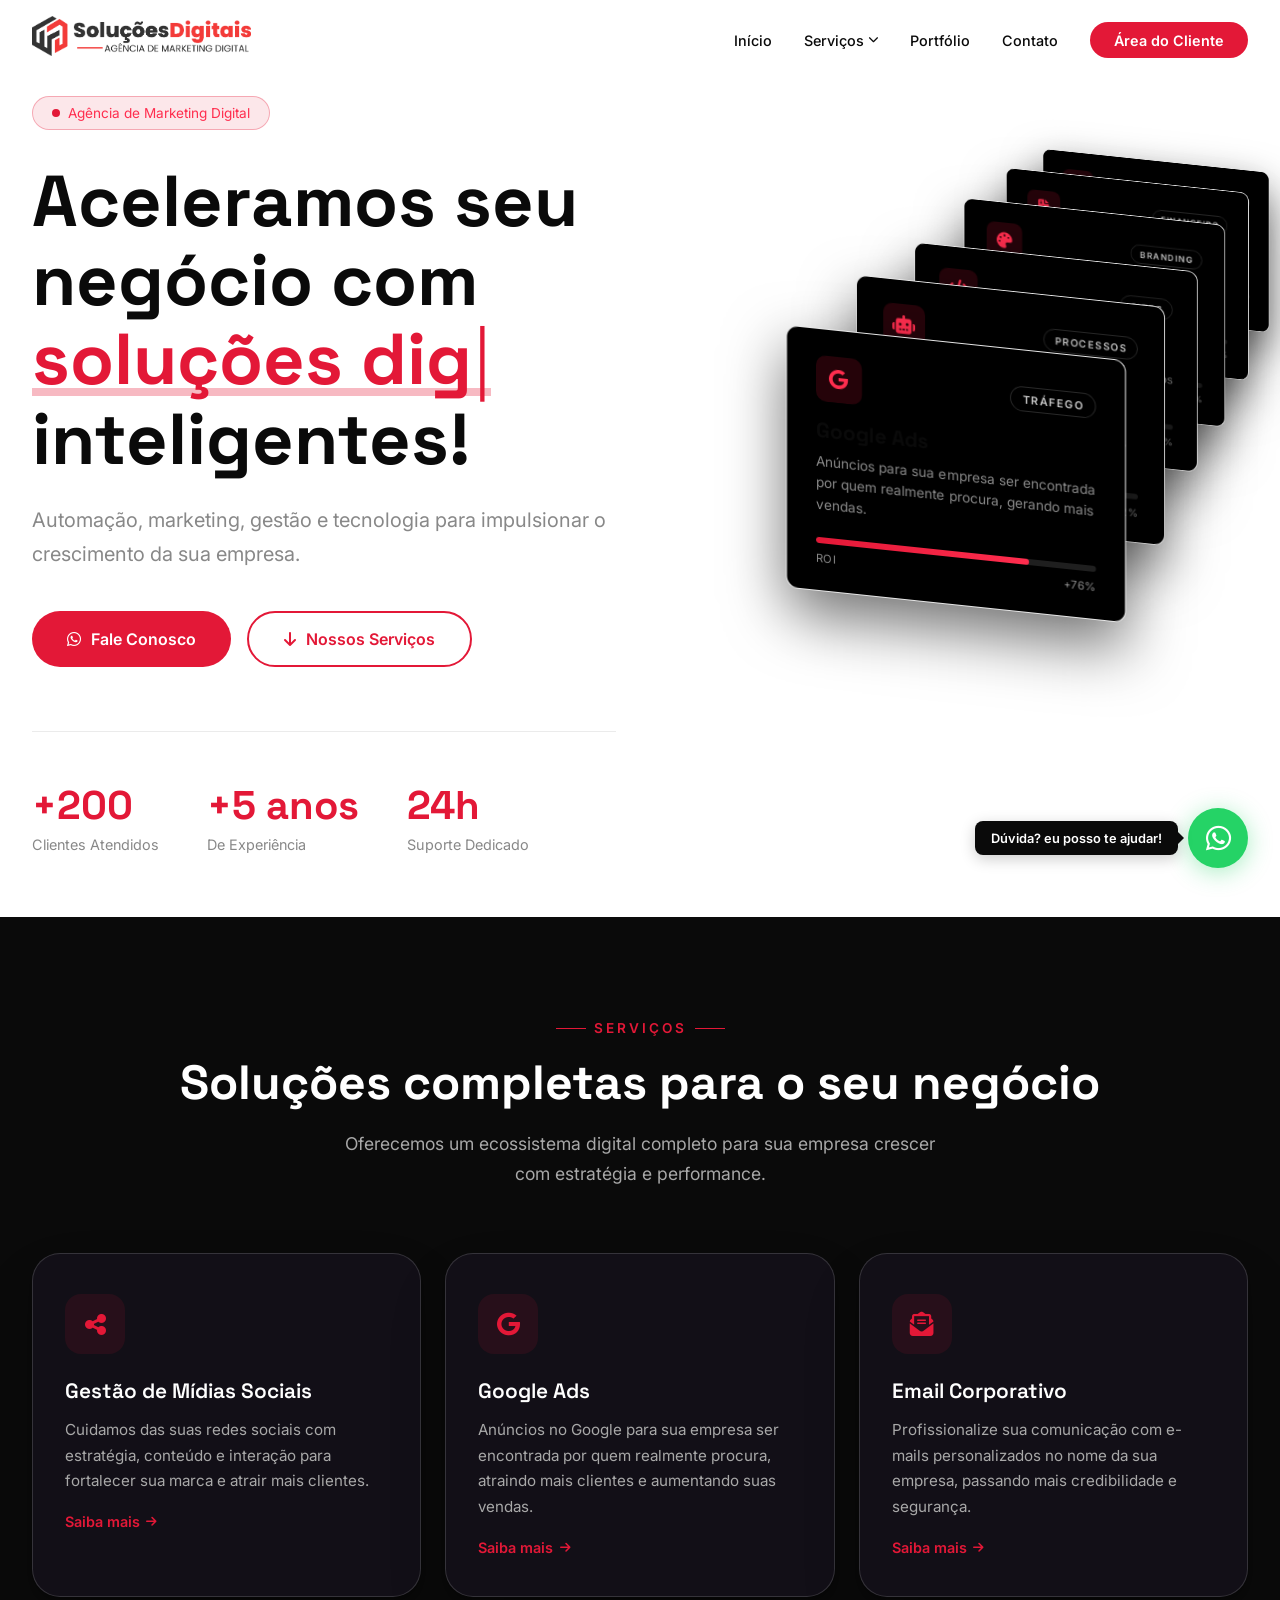
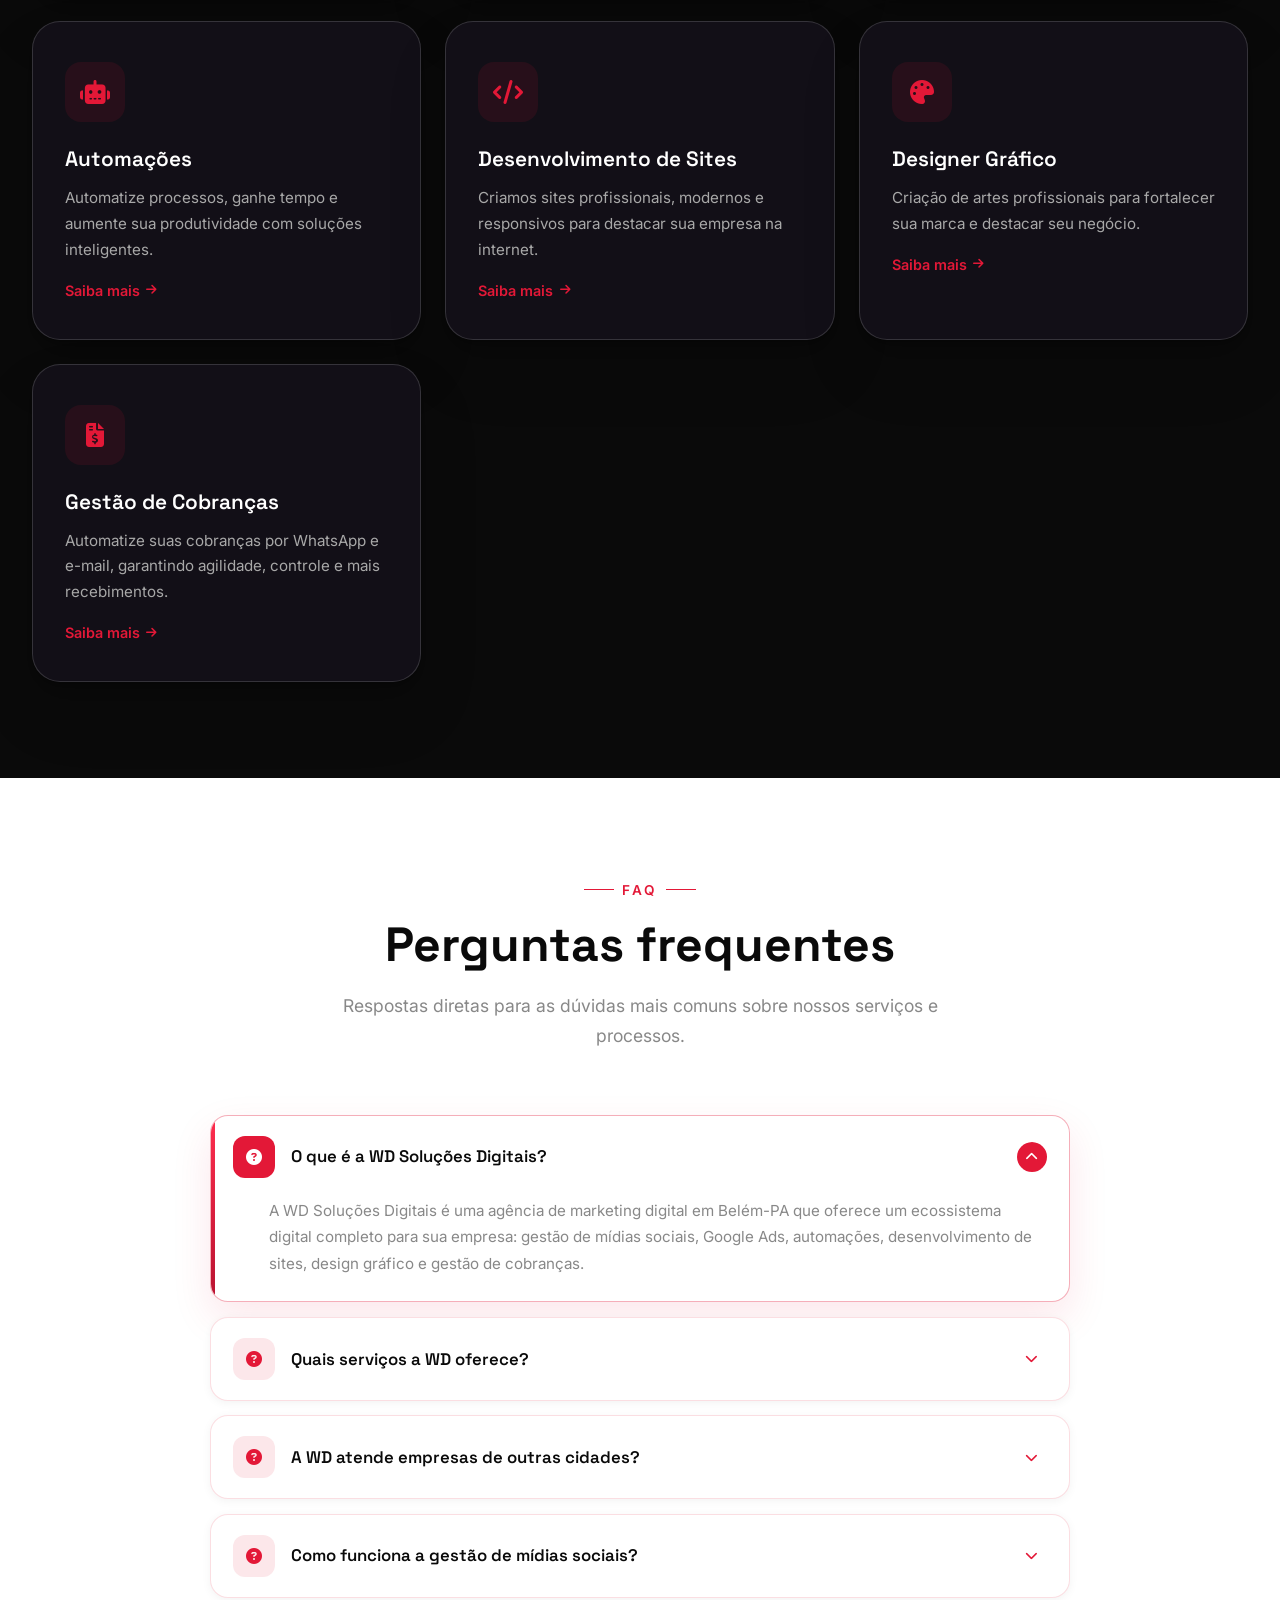
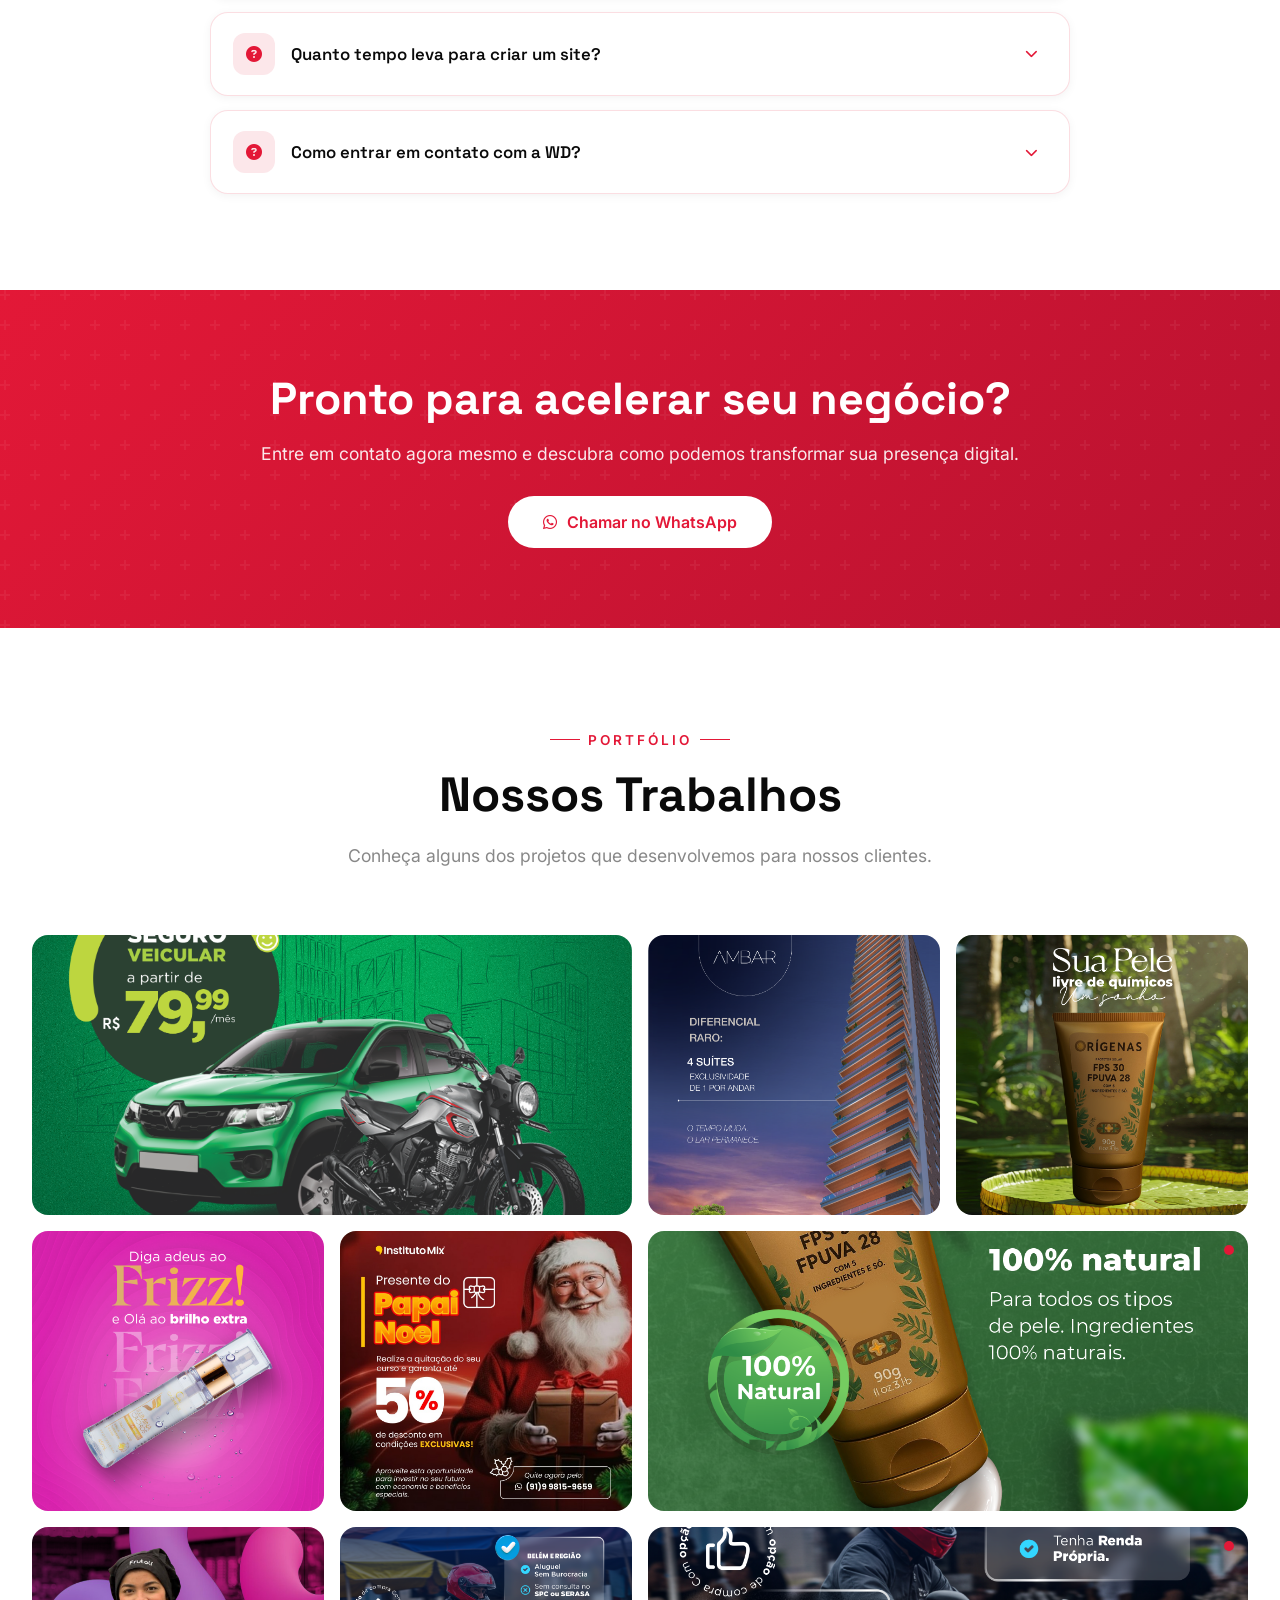
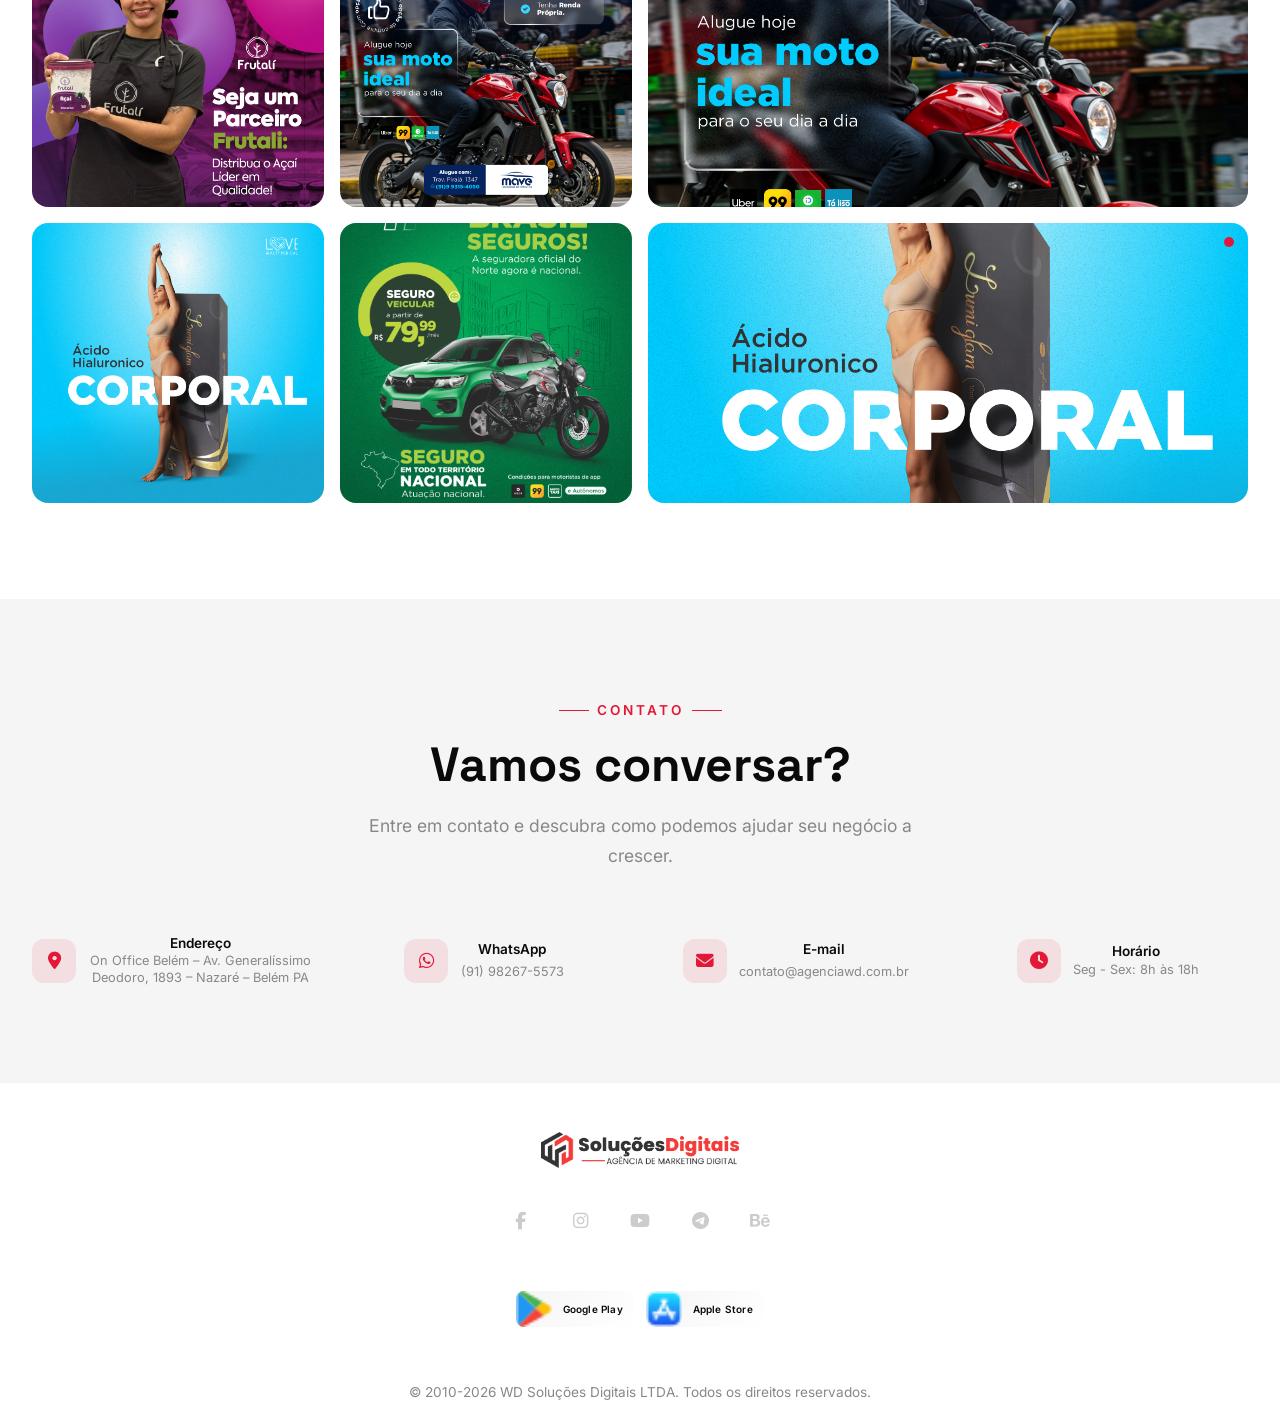
==== commit 3b980604: "Atualiza site WD: ajustes de conteudo/estilo, SEO (robots, sitemap) e arquivos para LLM" ====
--- a/index.html
+++ b/index.html
@@ -20,6 +20,10 @@
 
     <!-- ====== Canonical ====== -->
     <link rel="canonical" href="https://agenciawd.com.br/">
+
+    <!-- ====== GEO (Generative Engine Optimization) ====== -->
+    <link rel="alternate" type="text/markdown" title="WD Soluções Digitais - Resumo para IA (llms.txt)" href="llms.txt">
+    <link rel="sitemap" href="sitemap.xml">
 
     <!-- ====== Geo Meta Tags ====== -->
     <meta name="geo.region" content="BR-PA">
@@ -61,7 +65,7 @@
     <link rel="dns-prefetch" href="https://www.googletagmanager.com">
     <link href="https://fonts.googleapis.com/css2?family=Inter:wght@300;400;500;600;700;800;900&family=Space+Grotesk:wght@400;500;600;700&display=swap" rel="stylesheet">
     <link rel="stylesheet" href="https://cdnjs.cloudflare.com/ajax/libs/font-awesome/6.5.1/css/all.min.css">
-    <link rel="stylesheet" href="style.css?v=2026.07.18">
+    <link rel="stylesheet" href="style.css?v=2026.08.17">
 
     <!-- ====== Structured Data / JSON-LD ====== -->
     <script type="application/ld+json">
@@ -75,6 +79,38 @@
         "logo": "https://agenciawd.com.br/img/logo.png",
         "image": "https://agenciawd.com.br/img/og-image.jpg",
         "description": "Agência de marketing digital em Belém-PA especializada em gestão de mídias sociais, Google Ads, automações, desenvolvimento de sites, design gráfico e gestão de cobranças.",
+        "slogan": "Soluções digitais que aceleram o seu negócio.",
+        "inLanguage": "pt-BR",
+        "knowsAbout": [
+            "Marketing digital",
+            "Gestão de mídias sociais",
+            "Google Ads",
+            "Automação de marketing",
+            "Desenvolvimento de sites",
+            "Design gráfico",
+            "Gestão de cobranças",
+            "Email corporativo"
+        ],
+        "founder": {
+            "@type": "Person",
+            "name": "Anderson Adan",
+            "jobTitle": "Fundador",
+            "email": "contato@agenciawd.com.br",
+            "url": "https://www.behance.net/andersonadan"
+        },
+        "contactPoint": {
+            "@type": "ContactPoint",
+            "contactType": "sales",
+            "telephone": "+55-91-98267-5573",
+            "email": "contato@agenciawd.com.br",
+            "availableLanguage": ["Portuguese"],
+            "areaServed": "BR",
+            "contactOption": "TollFree"
+        },
+        "areaServed": {
+            "@type": "AdministrativeArea",
+            "name": "Brasil"
+        },
         "telephone": "+55-91-98267-5573",
         "email": "contato@agenciawd.com.br",
         "address": {
@@ -115,7 +151,8 @@
                     "itemOffered": {
                         "@type": "Service",
                         "name": "Gestão de Mídias Sociais",
-                        "description": "Cuidamos das suas redes sociais com estratégia, conteúdo e interação para fortalecer sua marca e atrair mais clientes."
+                        "description": "Cuidamos das suas redes sociais com estratégia, conteúdo e interação para fortalecer sua marca e atrair mais clientes.",
+                        "url": "https://agenciawd.com.br/gestao-de-midias-sociais.html"
                     }
                 },
                 {
@@ -123,7 +160,8 @@
                     "itemOffered": {
                         "@type": "Service",
                         "name": "Google Ads",
-                        "description": "Anúncios no Google para sua empresa ser encontrada por quem realmente procura, atraindo mais clientes e aumentando suas vendas."
+                        "description": "Anúncios no Google para sua empresa ser encontrada por quem realmente procura, atraindo mais clientes e aumentando suas vendas.",
+                        "url": "https://agenciawd.com.br/google-ads.html"
                     }
                 },
                 {
@@ -131,7 +169,8 @@
                     "itemOffered": {
                         "@type": "Service",
                         "name": "Email Corporativo",
-                        "description": "Profissionalize sua comunicação com e-mails personalizados no nome da sua empresa."
+                        "description": "Profissionalize sua comunicação com e-mails personalizados no nome da sua empresa.",
+                        "url": "https://agenciawd.com.br/email-corporativo.html"
                     }
                 },
                 {
@@ -139,7 +178,8 @@
                     "itemOffered": {
                         "@type": "Service",
                         "name": "Automações",
-                        "description": "Automatize processos, ganhe tempo e aumente sua produtividade com soluções inteligentes."
+                        "description": "Automatize processos, ganhe tempo e aumente sua produtividade com soluções inteligentes.",
+                        "url": "https://agenciawd.com.br/automacoes.html"
                     }
                 },
                 {
@@ -147,7 +187,8 @@
                     "itemOffered": {
                         "@type": "Service",
                         "name": "Desenvolvimento de Sites",
-                        "description": "Criamos sites profissionais, modernos e responsivos para destacar sua empresa na internet."
+                        "description": "Criamos sites profissionais, modernos e responsivos para destacar sua empresa na internet.",
+                        "url": "https://agenciawd.com.br/desenvolvimento-de-sites.html"
                     }
                 },
                 {
@@ -155,7 +196,8 @@
                     "itemOffered": {
                         "@type": "Service",
                         "name": "Designer Gráfico",
-                        "description": "Criação de artes profissionais para fortalecer sua marca e destacar seu negócio."
+                        "description": "Criação de artes profissionais para fortalecer sua marca e destacar seu negócio.",
+                        "url": "https://agenciawd.com.br/designer-grafico.html"
                     }
                 },
                 {
@@ -163,7 +205,8 @@
                     "itemOffered": {
                         "@type": "Service",
                         "name": "Gestão de Cobranças",
-                        "description": "Automatize suas cobranças por WhatsApp e e-mail, garantindo agilidade, controle e mais recebimentos."
+                        "description": "Automatize suas cobranças por WhatsApp e e-mail, garantindo agilidade, controle e mais recebimentos.",
+                        "url": "https://agenciawd.com.br/gestao-de-cobrancas.html"
                     }
                 }
             ]
@@ -218,6 +261,63 @@
                 "position": 4,
                 "name": "Contato",
                 "item": "https://agenciawd.com.br/#contato"
+            }
+        ]
+    }
+    </script>
+
+    <script type="application/ld+json">
+    {
+        "@context": "https://schema.org",
+        "@type": "FAQPage",
+        "mainEntity": [
+            {
+                "@type": "Question",
+                "name": "O que é a WD Soluções Digitais?",
+                "acceptedAnswer": {
+                    "@type": "Answer",
+                    "text": "A WD Soluções Digitais é uma agência de marketing digital em Belém-PA que oferece um ecossistema digital completo: gestão de mídias sociais, Google Ads, automações, desenvolvimento de sites, design gráfico e gestão de cobranças."
+                }
+            },
+            {
+                "@type": "Question",
+                "name": "Quais serviços a WD oferece?",
+                "acceptedAnswer": {
+                    "@type": "Answer",
+                    "text": "Oferecemos gestão de mídias sociais, gestão de campanhas de Google Ads (tráfego pago), email corporativo, automações de processos, desenvolvimento de sites, design gráfico e gestão de cobranças automatizada."
+                }
+            },
+            {
+                "@type": "Question",
+                "name": "A WD atende empresas de outras cidades?",
+                "acceptedAnswer": {
+                    "@type": "Answer",
+                    "text": "Sim. Todos os nossos serviços são entregues e acompanhados online, atendendo empresas de qualquer cidade do Brasil, com atendimento presencial em Belém-PA."
+                }
+            },
+            {
+                "@type": "Question",
+                "name": "Como funciona a gestão de mídias sociais?",
+                "acceptedAnswer": {
+                    "@type": "Answer",
+                    "text": "Cuidamos das suas redes sociais com planejamento estratégico, criação de conteúdo, calendário de publicações e interação com o público, com relatórios de métricas para acompanhar os resultados."
+                }
+            },
+            {
+                "@type": "Question",
+                "name": "Quanto tempo leva para criar um site?",
+                "acceptedAnswer": {
+                    "@type": "Answer",
+                    "text": "O prazo depende da complexidade do projeto. Sites institucionais costumam ficar prontos em poucas semanas, e o cronograma é definido junto com a proposta, antes do início do trabalho."
+                }
+            },
+            {
+                "@type": "Question",
+                "name": "Como entrar em contato com a WD?",
+                "acceptedAnswer": {
+                    "@type": "Answer",
+                    "text": "Você pode chamar pelo WhatsApp (91) 98267-5573, enviar um e-mail para contato@agenciawd.com.br ou usar o formulário de contato no rodapé desta página."
+                }
             }
         ]
     }
@@ -323,208 +423,82 @@
                 </div>
             </div>
 
-            <!-- Animated Dashboard SVG -->
+            <!-- Animated Service Cards -->
             <div class="hero-visual" aria-hidden="true">
-                <svg viewBox="0 0 520 460" fill="none" xmlns="http://www.w3.org/2000/svg" class="dashboard-svg">
-                    <!-- Glow behind -->
-                    <defs>
-                        <radialGradient id="glow" cx="50%" cy="50%" r="50%">
-                            <stop offset="0%" stop-color="#E31837" stop-opacity="0.15"/>
-                            <stop offset="100%" stop-color="#E31837" stop-opacity="0"/>
-                        </radialGradient>
-                        <linearGradient id="barGrad" x1="0" y1="0" x2="0" y2="1">
-                            <stop offset="0%" stop-color="#FF2D4E"/>
-                            <stop offset="100%" stop-color="#E31837"/>
-                        </linearGradient>
-                        <linearGradient id="lineGrad" x1="0" y1="0" x2="1" y2="0">
-                            <stop offset="0%" stop-color="#E31837" stop-opacity="0"/>
-                            <stop offset="50%" stop-color="#E31837"/>
-                            <stop offset="100%" stop-color="#E31837" stop-opacity="0"/>
-                        </linearGradient>
-                        <clipPath id="screenClip">
-                            <rect x="30" y="20" width="460" height="300" rx="16"/>
-                        </clipPath>
-                    </defs>
-
-                    <ellipse cx="260" cy="230" rx="240" ry="200" fill="url(#glow)"/>
-
-                    <!-- Monitor body -->
-                    <rect x="20" y="10" width="480" height="320" rx="20" fill="white" stroke="#333" stroke-width="2"/>
-                    <!-- Screen -->
-                    <rect x="30" y="20" width="460" height="300" rx="12" fill="#111"/>
-
-                    <!-- Screen content group with clip -->
-                    <g clip-path="url(#screenClip)">
-                        <!-- Top bar -->
-                        <rect x="30" y="20" width="460" height="40" fill="white"/>
-                        <circle cx="52" cy="40" r="5" fill="#FF5F57"/>
-                        <circle cx="70" cy="40" r="5" fill="#FEBC2E"/>
-                        <circle cx="88" cy="40" r="5" fill="#28C840"/>
-                        <rect x="320" y="32" width="80" height="16" rx="8" fill="#E31837" opacity="0.8"/>
-                        <text x="360" y="44" text-anchor="middle" fill="white" font-size="9" font-family="Inter" font-weight="600">Dashboard</text>
-                        <circle cx="460" cy="40" r="8" fill="#333"/>
-                        <circle cx="440" cy="40" r="8" fill="#333"/>
-
-                        <!-- Sidebar -->
-                        <rect x="30" y="60" width="100" height="260" fill="#141414"/>
-                        <rect x="42" y="75" width="76" height="8" rx="4" fill="#E31837" opacity="0.6">
-                            <animate attributeName="width" values="76;60;76" dur="3s" repeatCount="indefinite"/>
-                        </rect>
-                        <rect x="42" y="95" width="60" height="6" rx="3" fill="#333">
-                            <animate attributeName="opacity" values="0.5;1;0.5" dur="2s" repeatCount="indefinite"/>
-                        </rect>
-                        <rect x="42" y="110" width="70" height="6" rx="3" fill="#333" opacity="0.6"/>
-                        <rect x="42" y="125" width="50" height="6" rx="3" fill="#333" opacity="0.6"/>
-                        <rect x="42" y="140" width="65" height="6" rx="3" fill="#333" opacity="0.6"/>
-                        <rect x="42" y="165" width="76" height="20" rx="6" fill="#E31837" opacity="0.15"/>
-                        <rect x="48" y="171" width="30" height="8" rx="4" fill="#E31837" opacity="0.5"/>
-                        <rect x="42" y="195" width="60" height="6" rx="3" fill="#333" opacity="0.4"/>
-                        <rect x="42" y="210" width="70" height="6" rx="3" fill="#333" opacity="0.4"/>
-                        <rect x="42" y="225" width="55" height="6" rx="3" fill="#333" opacity="0.4"/>
-
-                        <!-- Main area - Stats cards -->
-                        <rect x="145" y="70" width="105" height="55" rx="10" fill="white" stroke="#222" stroke-width="1"/>
-                        <rect x="157" y="82" width="35" height="6" rx="3" fill="#888" opacity="0.5"/>
-                        <rect x="157" y="96" width="50" height="12" rx="4" fill="white" opacity="0.9"/>
-                        <text x="157" y="106" fill="white" font-size="11" font-family="Space Grotesk" font-weight="700">2.847</text>
-                        <rect x="157" y="112" width="25" height="5" rx="2.5" fill="#28C840" opacity="0.7"/>
-                        <text x="161" y="117" fill="#28C840" font-size="5" font-family="Inter">+12%</text>
-
-                        <rect x="260" y="70" width="105" height="55" rx="10" fill="white" stroke="#222" stroke-width="1"/>
-                        <rect x="272" y="82" width="40" height="6" rx="3" fill="#888" opacity="0.5"/>
-                        <rect x="272" y="96" width="45" height="12" rx="4" fill="white" opacity="0.9"/>
-                        <text x="272" y="106" fill="white" font-size="11" font-family="Space Grotesk" font-weight="700">R$ 18k</text>
-                        <rect x="272" y="112" width="25" height="5" rx="2.5" fill="#28C840" opacity="0.7"/>
-                        <text x="276" y="117" fill="#28C840" font-size="5" font-family="Inter">+8%</text>
-
-                        <rect x="375" y="70" width="105" height="55" rx="10" fill="white" stroke="#222" stroke-width="1"/>
-                        <rect x="387" y="82" width="30" height="6" rx="3" fill="#888" opacity="0.5"/>
-                        <rect x="387" y="96" width="40" height="12" rx="4" fill="white" opacity="0.9"/>
-                        <text x="387" y="106" fill="white" font-size="11" font-family="Space Grotesk" font-weight="700">342</text>
-                        <rect x="387" y="112" width="25" height="5" rx="2.5" fill="#E31837" opacity="0.7"/>
-                        <text x="391" y="117" fill="#E31837" font-size="5" font-family="Inter">-3%</text>
-
-                        <!-- Chart area -->
-                        <rect x="145" y="135" width="220" height="140" rx="10" fill="white" stroke="#222" stroke-width="1"/>
-                        <rect x="157" y="147" width="50" height="6" rx="3" fill="#888" opacity="0.5"/>
-                        <rect x="217" y="147" width="30" height="6" rx="3" fill="#E31837" opacity="0.3"/>
-
-                        <!-- Animated bar chart -->
-                        <rect x="165" y="235" width="18" height="0" rx="4" fill="url(#barGrad)" opacity="0.8">
-                            <animate attributeName="height" from="0" to="50" dur="1s" fill="freeze" begin="0.5s"/>
-                            <animate attributeName="y" from="235" to="185" dur="1s" fill="freeze" begin="0.5s"/>
-                        </rect>
-                        <rect x="195" y="235" width="18" height="0" rx="4" fill="url(#barGrad)" opacity="0.6">
-                            <animate attributeName="height" from="0" to="70" dur="1s" fill="freeze" begin="0.7s"/>
-                            <animate attributeName="y" from="235" to="165" dur="1s" fill="freeze" begin="0.7s"/>
-                        </rect>
-                        <rect x="225" y="235" width="18" height="0" rx="4" fill="url(#barGrad)" opacity="0.8">
-                            <animate attributeName="height" from="0" to="45" dur="1s" fill="freeze" begin="0.9s"/>
-                            <animate attributeName="y" from="235" to="190" dur="1s" fill="freeze" begin="0.9s"/>
-                        </rect>
-                        <rect x="255" y="235" width="18" height="0" rx="4" fill="url(#barGrad)" opacity="0.6">
-                            <animate attributeName="height" from="0" to="85" dur="1s" fill="freeze" begin="1.1s"/>
-                            <animate attributeName="y" from="235" to="150" dur="1s" fill="freeze" begin="1.1s"/>
-                        </rect>
-                        <rect x="285" y="235" width="18" height="0" rx="4" fill="url(#barGrad)" opacity="0.8">
-                            <animate attributeName="height" from="0" to="60" dur="1s" fill="freeze" begin="1.3s"/>
-                            <animate attributeName="y" from="235" to="175" dur="1s" fill="freeze" begin="1.3s"/>
-                        </rect>
-                        <rect x="315" y="235" width="18" height="0" rx="4" fill="url(#barGrad)" opacity="0.6">
-                            <animate attributeName="height" from="0" to="90" dur="1s" fill="freeze" begin="1.5s"/>
-                            <animate attributeName="y" from="235" to="145" dur="1s" fill="freeze" begin="1.5s"/>
-                        </rect>
-
-                        <!-- Bottom chart labels -->
-                        <text x="174" y="252" text-anchor="middle" fill="#555" font-size="6" font-family="Inter">Jan</text>
-                        <text x="204" y="252" text-anchor="middle" fill="#555" font-size="6" font-family="Inter">Fev</text>
-                        <text x="234" y="252" text-anchor="middle" fill="#555" font-size="6" font-family="Inter">Mar</text>
-                        <text x="264" y="252" text-anchor="middle" fill="#555" font-size="6" font-family="Inter">Abr</text>
-                        <text x="294" y="252" text-anchor="middle" fill="#555" font-size="6" font-family="Inter">Mai</text>
-                        <text x="324" y="252" text-anchor="middle" fill="#555" font-size="6" font-family="Inter">Jun</text>
-
-                        <!-- Donut chart -->
-                        <rect x="375" y="135" width="105" height="140" rx="10" fill="white" stroke="#222" stroke-width="1"/>
-                        <rect x="387" y="147" width="45" height="6" rx="3" fill="#888" opacity="0.5"/>
-
-                        <circle cx="427" cy="210" r="38" fill="none" stroke="#222" stroke-width="8"/>
-                        <circle cx="427" cy="210" r="38" fill="none" stroke="#E31837" stroke-width="8"
-                                stroke-dasharray="160 240" stroke-dashoffset="0" stroke-linecap="round">
-                            <animateTransform attributeName="transform" type="rotate" from="0 427 210" to="360 427 210" dur="20s" repeatCount="indefinite"/>
-                        </circle>
-                        <circle cx="427" cy="210" r="38" fill="none" stroke="#FF2D4E" stroke-width="8"
-                                stroke-dasharray="60 240" stroke-dashoffset="-160" stroke-linecap="round" opacity="0.5">
-                            <animateTransform attributeName="transform" type="rotate" from="0 427 210" to="360 427 210" dur="20s" repeatCount="indefinite"/>
-                        </circle>
-                        <circle cx="427" cy="210" r="38" fill="none" stroke="#333" stroke-width="8"
-                                stroke-dasharray="20 240" stroke-dashoffset="-220" stroke-linecap="round" opacity="0.3">
-                            <animateTransform attributeName="transform" type="rotate" from="0 427 210" to="360 427 210" dur="20s" repeatCount="indefinite"/>
-                        </circle>
-                        <text x="427" y="207" text-anchor="middle" fill="white" font-size="13" font-family="Space Grotesk" font-weight="700">78%</text>
-                        <text x="427" y="218" text-anchor="middle" fill="#888" font-size="6" font-family="Inter">Conversão</text>
-
-                        <!-- Floating notification card -->
-                        <g class="float-notification">
-                            <rect x="350" y="155" width="130" height="45" rx="10" fill="white" stroke="#E31837" stroke-width="1" opacity="0.95"/>
-                            <circle cx="370" cy="172" r="10" fill="#E31837" opacity="0.2"/>
-                            <text x="370" y="176" text-anchor="middle" fill="#E31837" font-size="10">📈</text>
-                            <text x="388" y="169" fill="white" font-size="7" font-family="Inter" font-weight="600">Nova conversão!</text>
-                            <text x="388" y="180" fill="#888" font-size="6" font-family="Inter">+R$ 2.450 hoje</text>
-                            <animate attributeName="opacity" values="0;1;1;0" dur="4s" repeatCount="indefinite"/>
-                        </g>
-
-                        <!-- Animated scanning line -->
-                        <rect x="30" y="20" width="460" height="2" fill="url(#lineGrad)" opacity="0.3">
-                            <animate attributeName="y" from="20" to="320" dur="4s" repeatCount="indefinite"/>
-                            <animate attributeName="opacity" values="0;0.4;0" dur="4s" repeatCount="indefinite"/>
-                        </rect>
-                    </g>
-
-                    <!-- Monitor stand -->
-                    <rect x="220" y="330" width="80" height="20" rx="2" fill="white" stroke="#333" stroke-width="1"/>
-                    <rect x="195" y="348" width="130" height="8" rx="4" fill="white" stroke="#333" stroke-width="1"/>
-
-                    <!-- Floating elements around monitor -->
-                    <!-- Chat bubble -->
-                    <g class="float-el float-chat">
-                        <rect x="380" y="365" width="120" height="40" rx="12" fill="white" stroke="#E31837" stroke-width="1"/>
-                        <circle cx="400" cy="385" r="12" fill="#E31837" opacity="0.2"/>
-                        <text x="400" y="389" text-anchor="middle" fill="#E31837" font-size="10">💬</text>
-                        <rect x="418" y="377" width="55" height="5" rx="2.5" fill="#333"/>
-                        <rect x="418" y="386" width="40" height="5" rx="2.5" fill="#E31837" opacity="0.4"/>
-                    </g>
-
-                    <!-- Notification bell -->
-                    <g class="float-el float-bell">
-                        <circle cx="115" cy="375" r="22" fill="white" stroke="#E31837" stroke-width="1"/>
-                        <text x="115" y="380" text-anchor="middle" fill="#E31837" font-size="14">🔔</text>
-                        <circle cx="128" cy="365" r="7" fill="#E31837"/>
-                        <text x="128" y="368" text-anchor="middle" fill="white" font-size="7" font-weight="700" font-family="Inter">3</text>
-                    </g>
-
-                    <!-- Email icon -->
-                    <g class="float-el float-email">
-                        <rect x="440" y="80" width="50" height="35" rx="8" fill="white" stroke="#333" stroke-width="1"/>
-                        <text x="465" y="102" text-anchor="middle" fill="#E31837" font-size="14">✉️</text>
-                    </g>
-
-                    <!-- Gear icon -->
-                    <g class="float-el float-gear">
-                        <circle cx="65" cy="85" r="18" fill="white" stroke="#333" stroke-width="1"/>
-                        <text x="65" y="90" text-anchor="middle" fill="#E31837" font-size="12">⚙️</text>
-                        <animateTransform attributeName="transform" type="rotate" from="0 65 85" to="360 65 85" dur="8s" repeatCount="indefinite"/>
-                    </g>
-
-                    <!-- Pulse rings -->
-                    <circle cx="260" cy="170" r="60" fill="none" stroke="#E31837" stroke-width="0.5" opacity="0">
-                        <animate attributeName="r" values="60;120" dur="3s" repeatCount="indefinite"/>
-                        <animate attributeName="opacity" values="0.3;0" dur="3s" repeatCount="indefinite"/>
-                    </circle>
-                    <circle cx="260" cy="170" r="60" fill="none" stroke="#E31837" stroke-width="0.5" opacity="0">
-                        <animate attributeName="r" values="60;120" dur="3s" repeatCount="indefinite" begin="1.5s"/>
-                        <animate attributeName="opacity" values="0.3;0" dur="3s" repeatCount="indefinite" begin="1.5s"/>
-                    </circle>
-                </svg>
+                <div class="card-swap-container" id="cardSwap">
+                    <div class="card-swap-card">
+                        <div class="card-top">
+                            <span class="card-ico"><i class="fas fa-share-alt"></i></span>
+                            <span class="card-tag">Social</span>
+                        </div>
+                        <h3>Gestão de Mídias Sociais</h3>
+                        <p>Conteúdo, estratégia e interação para fortalecer sua marca e atrair mais clientes.</p>
+                        <div class="card-stat">
+                            <div class="card-stat-bar"><span style="width:88%"></span></div>
+                            <div class="card-stat-label"><span>Engajamento</span><span>+88%</span></div>
+                        </div>
+                    </div>
+                    <div class="card-swap-card">
+                        <div class="card-top">
+                            <span class="card-ico"><i class="fab fa-google"></i></span>
+                            <span class="card-tag">Tráfego</span>
+                        </div>
+                        <h3>Google Ads</h3>
+                        <p>Anúncios para sua empresa ser encontrada por quem realmente procura, gerando mais vendas.</p>
+                        <div class="card-stat">
+                            <div class="card-stat-bar"><span style="width:76%"></span></div>
+                            <div class="card-stat-label"><span>ROI</span><span>+76%</span></div>
+                        </div>
+                    </div>
+                    <div class="card-swap-card">
+                        <div class="card-top">
+                            <span class="card-ico"><i class="fas fa-robot"></i></span>
+                            <span class="card-tag">Processos</span>
+                        </div>
+                        <h3>Automações</h3>
+                        <p>Automatize processos, ganhe tempo e aumente sua produtividade com soluções inteligentes.</p>
+                        <div class="card-stat">
+                            <div class="card-stat-bar"><span style="width:92%"></span></div>
+                            <div class="card-stat-label"><span>Produtividade</span><span>+92%</span></div>
+                        </div>
+                    </div>
+                    <div class="card-swap-card">
+                        <div class="card-top">
+                            <span class="card-ico"><i class="fas fa-code"></i></span>
+                            <span class="card-tag">Sites</span>
+                        </div>
+                        <h3>Desenvolvimento de Sites</h3>
+                        <p>Sites profissionais, modernos e responsivos para destacar sua empresa na internet.</p>
+                        <div class="card-stat">
+                            <div class="card-stat-bar"><span style="width:84%"></span></div>
+                            <div class="card-stat-label"><span>Performance</span><span>+84%</span></div>
+                        </div>
+                    </div>
+                    <div class="card-swap-card">
+                        <div class="card-top">
+                            <span class="card-ico"><i class="fas fa-palette"></i></span>
+                            <span class="card-tag">Branding</span>
+                        </div>
+                        <h3>Designer Gráfico</h3>
+                        <p>Criação de artes profissionais para fortalecer sua marca e destacar seu negócio.</p>
+                        <div class="card-stat">
+                            <div class="card-stat-bar"><span style="width:79%"></span></div>
+                            <div class="card-stat-label"><span>Reconhecimento</span><span>+79%</span></div>
+                        </div>
+                    </div>
+                    <div class="card-swap-card">
+                        <div class="card-top">
+                            <span class="card-ico"><i class="fas fa-file-invoice-dollar"></i></span>
+                            <span class="card-tag">Financeiro</span>
+                        </div>
+                        <h3>Gestão de Cobranças</h3>
+                        <p>Cobranças automatizadas por WhatsApp e e-mail, garantindo agilidade e mais recebimentos.</p>
+                        <div class="card-stat">
+                            <div class="card-stat-bar"><span style="width:95%"></span></div>
+                            <div class="card-stat-label"><span>Recebimentos</span><span>+95%</span></div>
+                        </div>
+                    </div>
+                </div>
             </div>
         </div>
 
@@ -538,48 +512,116 @@
             <p class="section-desc">Oferecemos um ecossistema digital completo para sua empresa crescer com estratégia e performance.</p>
         </div>
         <div class="services-grid" role="list">
-            <article class="service-card" data-delay="0" role="listitem" aria-label="Gestão de Mídias Sociais">
-                <div class="service-icon" aria-hidden="true"><i class="fas fa-share-alt"></i></div>
-                <h3>Gestão de Mídias Sociais</h3>
-                <p>Cuidamos das suas redes sociais com estratégia, conteúdo e interação para fortalecer sua marca e atrair mais clientes.</p>
-                <a href="gestao-de-midias-sociais.html" class="card-link">Saiba mais <i class="fas fa-arrow-right"></i></a>
-            </article>
-            <article class="service-card" data-delay="100" role="listitem" aria-label="Google Ads">
-                <div class="service-icon" aria-hidden="true"><i class="fab fa-google"></i></div>
-                <h3>Google Ads</h3>
-                <p>Anúncios no Google para sua empresa ser encontrada por quem realmente procura, atraindo mais clientes e aumentando suas vendas.</p>
-                <a href="google-ads.html" class="card-link">Saiba mais <i class="fas fa-arrow-right"></i></a>
-            </article>
-            <article class="service-card" data-delay="200" role="listitem" aria-label="Email Corporativo">
-                <div class="service-icon" aria-hidden="true"><i class="fas fa-envelope-open-text"></i></div>
-                <h3>Email Corporativo</h3>
-                <p>Profissionalize sua comunicação com e-mails personalizados no nome da sua empresa, passando mais credibilidade e segurança.</p>
-                <a href="email-corporativo.html" class="card-link">Saiba mais <i class="fas fa-arrow-right"></i></a>
-            </article>
-            <article class="service-card" data-delay="300" role="listitem" aria-label="Automações">
-                <div class="service-icon" aria-hidden="true"><i class="fas fa-robot"></i></div>
-                <h3>Automações</h3>
-                <p>Automatize processos, ganhe tempo e aumente sua produtividade com soluções inteligentes.</p>
-                <a href="automacoes.html" class="card-link">Saiba mais <i class="fas fa-arrow-right"></i></a>
-            </article>
-            <article class="service-card" data-delay="400" role="listitem" aria-label="Desenvolvimento de Sites">
-                <div class="service-icon" aria-hidden="true"><i class="fas fa-code"></i></div>
-                <h3>Desenvolvimento de Sites</h3>
-                <p>Criamos sites profissionais, modernos e responsivos para destacar sua empresa na internet.</p>
-                <a href="desenvolvimento-de-sites.html" class="card-link">Saiba mais <i class="fas fa-arrow-right"></i></a>
-            </article>
-            <article class="service-card" data-delay="500" role="listitem" aria-label="Designer Gráfico">
-                <div class="service-icon" aria-hidden="true"><i class="fas fa-palette"></i></div>
-                <h3>Designer Gráfico</h3>
-                <p>Criação de artes profissionais para fortalecer sua marca e destacar seu negócio.</p>
-                <a href="designer-grafico.html" class="card-link">Saiba mais <i class="fas fa-arrow-right"></i></a>
-            </article>
-            <article class="service-card" data-delay="600" role="listitem" aria-label="Gestão de Cobranças">
-                <div class="service-icon" aria-hidden="true"><i class="fas fa-file-invoice-dollar"></i></div>
-                <h3>Gestão de Cobranças</h3>
-                <p>Automatize suas cobranças por WhatsApp e e-mail, garantindo agilidade, controle e mais recebimentos.</p>
-                <a href="gestao-de-cobrancas.html" class="card-link">Saiba mais <i class="fas fa-arrow-right"></i></a>
-            </article>
+            <article class="service-card border-glow-card" data-delay="0" role="listitem" aria-label="Gestão de Mídias Sociais">
+                <span class="edge-light"></span>
+                <div class="border-glow-inner">
+                    <div class="service-icon" aria-hidden="true"><i class="fas fa-share-alt"></i></div>
+                    <h3>Gestão de Mídias Sociais</h3>
+                    <p>Cuidamos das suas redes sociais com estratégia, conteúdo e interação para fortalecer sua marca e atrair mais clientes.</p>
+                    <a href="gestao-de-midias-sociais.html" class="card-link">Saiba mais <i class="fas fa-arrow-right"></i></a>
+                </div>
+            </article>
+            <article class="service-card border-glow-card" data-delay="100" role="listitem" aria-label="Google Ads">
+                <span class="edge-light"></span>
+                <div class="border-glow-inner">
+                    <div class="service-icon" aria-hidden="true"><i class="fab fa-google"></i></div>
+                    <h3>Google Ads</h3>
+                    <p>Anúncios no Google para sua empresa ser encontrada por quem realmente procura, atraindo mais clientes e aumentando suas vendas.</p>
+                    <a href="google-ads.html" class="card-link">Saiba mais <i class="fas fa-arrow-right"></i></a>
+                </div>
+            </article>
+            <article class="service-card border-glow-card" data-delay="200" role="listitem" aria-label="Email Corporativo">
+                <span class="edge-light"></span>
+                <div class="border-glow-inner">
+                    <div class="service-icon" aria-hidden="true"><i class="fas fa-envelope-open-text"></i></div>
+                    <h3>Email Corporativo</h3>
+                    <p>Profissionalize sua comunicação com e-mails personalizados no nome da sua empresa, passando mais credibilidade e segurança.</p>
+                    <a href="email-corporativo.html" class="card-link">Saiba mais <i class="fas fa-arrow-right"></i></a>
+                </div>
+            </article>
+            <article class="service-card border-glow-card" data-delay="300" role="listitem" aria-label="Automações">
+                <span class="edge-light"></span>
+                <div class="border-glow-inner">
+                    <div class="service-icon" aria-hidden="true"><i class="fas fa-robot"></i></div>
+                    <h3>Automações</h3>
+                    <p>Automatize processos, ganhe tempo e aumente sua produtividade com soluções inteligentes.</p>
+                    <a href="automacoes.html" class="card-link">Saiba mais <i class="fas fa-arrow-right"></i></a>
+                </div>
+            </article>
+            <article class="service-card border-glow-card" data-delay="400" role="listitem" aria-label="Desenvolvimento de Sites">
+                <span class="edge-light"></span>
+                <div class="border-glow-inner">
+                    <div class="service-icon" aria-hidden="true"><i class="fas fa-code"></i></div>
+                    <h3>Desenvolvimento de Sites</h3>
+                    <p>Criamos sites profissionais, modernos e responsivos para destacar sua empresa na internet.</p>
+                    <a href="desenvolvimento-de-sites.html" class="card-link">Saiba mais <i class="fas fa-arrow-right"></i></a>
+                </div>
+            </article>
+            <article class="service-card border-glow-card" data-delay="500" role="listitem" aria-label="Designer Gráfico">
+                <span class="edge-light"></span>
+                <div class="border-glow-inner">
+                    <div class="service-icon" aria-hidden="true"><i class="fas fa-palette"></i></div>
+                    <h3>Designer Gráfico</h3>
+                    <p>Criação de artes profissionais para fortalecer sua marca e destacar seu negócio.</p>
+                    <a href="designer-grafico.html" class="card-link">Saiba mais <i class="fas fa-arrow-right"></i></a>
+                </div>
+            </article>
+            <article class="service-card border-glow-card" data-delay="600" role="listitem" aria-label="Gestão de Cobranças">
+                <span class="edge-light"></span>
+                <div class="border-glow-inner">
+                    <div class="service-icon" aria-hidden="true"><i class="fas fa-file-invoice-dollar"></i></div>
+                    <h3>Gestão de Cobranças</h3>
+                    <p>Automatize suas cobranças por WhatsApp e e-mail, garantindo agilidade, controle e mais recebimentos.</p>
+                    <a href="gestao-de-cobrancas.html" class="card-link">Saiba mais <i class="fas fa-arrow-right"></i></a>
+                </div>
+            </article>
+        </div>
+    </section>
+
+    <!-- FAQ -->
+    <section class="faq" id="faq" aria-label="Perguntas frequentes">
+        <div class="section-header reveal">
+            <div class="section-tag">FAQ</div>
+            <h2 class="section-title">Perguntas frequentes</h2>
+            <p class="section-desc">Respostas diretas para as dúvidas mais comuns sobre nossos serviços e processos.</p>
+        </div>
+        <div class="faq-list">
+            <details class="faq-item" name="faq" open>
+                <summary><span class="faq-q-text">O que é a WD Soluções Digitais?</span></summary>
+                <div class="faq-answer">
+                    <p>A WD Soluções Digitais é uma agência de marketing digital em Belém-PA que oferece um ecossistema digital completo para sua empresa: gestão de mídias sociais, Google Ads, automações, desenvolvimento de sites, design gráfico e gestão de cobranças.</p>
+                </div>
+            </details>
+            <details class="faq-item" name="faq">
+                <summary><span class="faq-q-text">Quais serviços a WD oferece?</span></summary>
+                <div class="faq-answer">
+                    <p>Oferecemos gestão de mídias sociais, gestão de campanhas de Google Ads (tráfego pago), email corporativo, automações de processos, desenvolvimento de sites, design gráfico e gestão de cobranças automatizada.</p>
+                </div>
+            </details>
+            <details class="faq-item" name="faq">
+                <summary><span class="faq-q-text">A WD atende empresas de outras cidades?</span></summary>
+                <div class="faq-answer">
+                    <p>Sim. Todos os nossos serviços são entregues e acompanhados online, atendendo empresas de qualquer cidade do Brasil, com atendimento presencial em Belém-PA.</p>
+                </div>
+            </details>
+            <details class="faq-item" name="faq">
+                <summary><span class="faq-q-text">Como funciona a gestão de mídias sociais?</span></summary>
+                <div class="faq-answer">
+                    <p>Cuidamos das suas redes sociais com planejamento estratégico, criação de conteúdo, calendário de publicações e interação com o público, com relatórios de métricas para acompanhar os resultados.</p>
+                </div>
+            </details>
+            <details class="faq-item" name="faq">
+                <summary><span class="faq-q-text">Quanto tempo leva para criar um site?</span></summary>
+                <div class="faq-answer">
+                    <p>O prazo depende da complexidade do projeto. Sites institucionais costumam ficar prontos em poucas semanas, e o cronograma é definido junto com a proposta, antes do início do trabalho.</p>
+                </div>
+            </details>
+            <details class="faq-item" name="faq">
+                <summary><span class="faq-q-text">Como entrar em contato com a WD?</span></summary>
+                <div class="faq-answer">
+                    <p>Você pode nos chamar pelo WhatsApp (91) 98267-5573, enviar um e-mail para contato@agenciawd.com.br ou usar o formulário de contato no rodapé desta página.</p>
+                </div>
+            </details>
         </div>
     </section>
 
@@ -788,10 +830,11 @@
         </div>
     </div>
 
-    <script src="script.js?v=2026.07.18"></script>
+    <script src="https://cdnjs.cloudflare.com/ajax/libs/gsap/3.12.5/gsap.min.js"></script>
+    <script src="script.js?v=2026.08.15"></script>
     <script>
         if ('serviceWorker' in navigator) {
-            navigator.serviceWorker.register('/sw.js').catch(() => {});
+            navigator.serviceWorker.register('sw.js', { scope: './' }).catch(() => {});
         }
     </script>
 
--- a/style.css
+++ b/style.css
@@ -381,6 +381,111 @@
     50% { transform: translateY(-15px); }
 }
 
+/* ====== CARD SWAP (HERO) ====== */
+.card-swap-container {
+    position: relative;
+    width: 520px;
+    height: 420px;
+    perspective: 900px;
+    overflow: visible;
+    margin: 0 auto;
+    animation: svg-float 6s ease-in-out infinite;
+}
+
+.card-swap-card {
+    position: absolute;
+    top: 50%;
+    left: 50%;
+    width: 340px;
+    min-height: 215px;
+    border-radius: 12px;
+    border: 1px solid rgba(255, 255, 255, 0.9);
+    background: #000;
+    transform-style: preserve-3d;
+    will-change: transform;
+    backface-visibility: hidden;
+    -webkit-backface-visibility: hidden;
+    padding: 1.6rem 1.8rem;
+    box-sizing: border-box;
+    display: flex;
+    flex-direction: column;
+    box-shadow: 0 25px 60px rgba(0, 0, 0, 0.55);
+}
+
+.card-top {
+    display: flex;
+    align-items: center;
+    justify-content: space-between;
+    margin-bottom: 1rem;
+}
+
+.card-ico {
+    width: 46px;
+    height: 46px;
+    border-radius: 10px;
+    background: rgba(227, 24, 55, 0.16);
+    color: var(--red-light);
+    display: flex;
+    align-items: center;
+    justify-content: center;
+    font-size: 1.25rem;
+}
+
+.card-tag {
+    font-size: 0.68rem;
+    font-weight: 600;
+    letter-spacing: 1.5px;
+    text-transform: uppercase;
+    color: var(--gray-light);
+    border: 1px solid rgba(255, 255, 255, 0.16);
+    padding: 0.3rem 0.7rem;
+    border-radius: 50px;
+}
+
+.card-swap-card h3 {
+    font-family: 'Space Grotesk', sans-serif;
+    font-size: 1.3rem;
+    font-weight: 700;
+    color: var(--white);
+    margin: 0 0 0.5rem;
+    line-height: 1.25;
+}
+
+.card-swap-card p {
+    font-size: 0.85rem;
+    color: var(--gray);
+    line-height: 1.6;
+    margin: 0;
+}
+
+.card-stat {
+    margin-top: auto;
+    padding-top: 1.3rem;
+}
+
+.card-stat-bar {
+    height: 6px;
+    border-radius: 3px;
+    background: rgba(255, 255, 255, 0.12);
+    overflow: hidden;
+    margin-bottom: 0.5rem;
+}
+
+.card-stat-bar span {
+    display: block;
+    height: 100%;
+    border-radius: 3px;
+    background: linear-gradient(90deg, var(--red), var(--red-light));
+}
+
+.card-stat-label {
+    display: flex;
+    justify-content: space-between;
+    font-size: 0.7rem;
+    letter-spacing: 0.5px;
+    color: var(--gray);
+}
+
 .float-notification {
     animation: notif-pulse 4s ease-in-out infinite;
 }
@@ -524,7 +629,11 @@
 }
 
 /* ====== SERVICES ====== */
-.services { background: var(--black-soft); }
+.services {
+    background: #0A0A0A;
+}
+.services .section-title { color: #FFFFFF; }
+.services .section-desc { color: #A8A8A8; }
 .services-grid {
     max-width: 1280px;
     margin: 0 auto;
@@ -533,8 +642,8 @@
     gap: 1.5rem;
 }
 .service-card {
-    background: var(--black-card);
-    border: 1px solid rgba(255,255,255,0.06);
+    background: #171717;
+    border: 1px solid rgba(255,255,255,0.08);
     border-radius: 20px;
     padding: 2.5rem 2rem;
     position: relative;
@@ -542,23 +651,10 @@
     transition: all 0.4s ease;
     cursor: default;
 }
-.service-card::before {
-    content: '';
-    position: absolute;
-    top: 0;
-    left: 0;
-    width: 100%;
-    height: 3px;
-    background: linear-gradient(90deg, var(--red), var(--red-light));
-    transform: scaleX(0);
-    transform-origin: left;
-    transition: transform 0.4s ease;
-}
-.service-card:hover::before { transform: scaleX(1); }
 .service-card:hover {
     transform: translateY(-8px);
-    border-color: rgba(227, 24, 55, 0.2);
-    box-shadow: 0 20px 60px rgba(0, 0, 0, 0.5), 0 0 40px rgba(227, 24, 55, 0.05);
+    border-color: rgba(227, 24, 55, 0.3);
+    box-shadow: 0 20px 60px rgba(0, 0, 0, 0.8), 0 0 40px rgba(227, 24, 55, 0.1);
 }
 .service-icon {
     width: 60px;
@@ -582,10 +678,11 @@
     font-family: 'Space Grotesk', sans-serif;
     font-size: 1.3rem;
     font-weight: 600;
+    color: #FFFFFF;
     margin-bottom: 0.8rem;
 }
 .service-card p {
-    color: var(--gray);
+    color: #A8A8A8;
     line-height: 1.7;
     font-size: 0.95rem;
 }
@@ -602,7 +699,7 @@
 }
 .service-card .card-link:hover {
     gap: 0.7rem;
-    color: var(--red-dark, #c41430) !important;
+    color: var(--red-light) !important;
 }
 .service-card .card-link i { font-size: 0.75rem; transition: transform 0.3s; }
 .service-card .card-link:hover i { transform: translateX(3px) !important; }
@@ -621,10 +718,299 @@
 }
 .service-card.animated:hover {
     transform: translateY(-8px) !important;
-    box-shadow: 0 20px 60px rgba(0, 0, 0, 0.5), 0 0 40px rgba(227, 24, 55, 0.05) !important;
+    box-shadow: 0 20px 60px rgba(0, 0, 0, 0.8), 0 0 40px rgba(227, 24, 55, 0.1) !important;
 }
 @keyframes cardIn {
     to { opacity: 1; transform: translateY(0); }
+}
+
+/* ====== BORDER GLOW CARDS ====== */
+.border-glow-card {
+    --edge-proximity: 0;
+    --cursor-angle: 45deg;
+    --edge-sensitivity: 30;
+    --color-sensitivity: calc(var(--edge-sensitivity) + 20);
+    --border-radius: 28px;
+    --glow-padding: 40px;
+    --cone-spread: 25;
+    --fill-opacity: 0.5;
+    --card-bg: #120F17;
+    --glow-color: hsl(40deg 80% 80% / 100%);
+    --glow-color-60: hsl(40deg 80% 80% / 60%);
+    --glow-color-50: hsl(40deg 80% 80% / 50%);
+    --glow-color-40: hsl(40deg 80% 80% / 40%);
+    --glow-color-30: hsl(40deg 80% 80% / 30%);
+    --glow-color-20: hsl(40deg 80% 80% / 20%);
+    --glow-color-10: hsl(40deg 80% 80% / 10%);
+    --gradient-one: radial-gradient(at 80% 55%, #c084fc 0px, transparent 50%);
+    --gradient-two: radial-gradient(at 69% 34%, #f472b6 0px, transparent 50%);
+    --gradient-three: radial-gradient(at 8% 6%, #38bdf8 0px, transparent 50%);
+    --gradient-four: radial-gradient(at 41% 38%, #c084fc 0px, transparent 50%);
+    --gradient-five: radial-gradient(at 86% 85%, #f472b6 0px, transparent 50%);
+    --gradient-six: radial-gradient(at 82% 18%, #38bdf8 0px, transparent 50%);
+    --gradient-seven: radial-gradient(at 51% 4%, #f472b6 0px, transparent 50%);
+    --gradient-base: linear-gradient(#c084fc 0 100%);
+
+    position: relative;
+    border-radius: var(--border-radius);
+    isolation: isolate;
+    transform: translate3d(0, 0, 0.01px);
+    display: grid;
+    border: 1px solid rgb(255 255 255 / 15%);
+    background: var(--card-bg, #120F17);
+    overflow: visible;
+    box-shadow:
+        rgba(0, 0, 0, 0.1) 0px 1px 2px,
+        rgba(0, 0, 0, 0.1) 0px 2px 4px,
+        rgba(0, 0, 0, 0.1) 0px 4px 8px,
+        rgba(0, 0, 0, 0.1) 0px 8px 16px,
+        rgba(0, 0, 0, 0.1) 0px 16px 32px,
+        rgba(0, 0, 0, 0.1) 0px 32px 64px;
+}
+.border-glow-card:hover { transform: translate3d(0, -8px, 0.01px); }
+
+.border-glow-card::before,
+.border-glow-card::after,
+.border-glow-card > .edge-light {
+    content: "";
+    position: absolute;
+    inset: 0;
+    border-radius: inherit;
+    transition: opacity 0.25s ease-out;
+    z-index: -1;
+}
+
+.border-glow-card:not(:hover):not(.sweep-active)::before,
+.border-glow-card:not(:hover):not(.sweep-active)::after,
+.border-glow-card:not(:hover):not(.sweep-active) > .edge-light {
+    opacity: 0;
+    transition: opacity 0.75s ease-in-out;
+}
+
+/* colored mesh-gradient border */
+.border-glow-card::before {
+    border: 1px solid transparent;
+    background:
+        linear-gradient(var(--card-bg, #120F17) 0 100%) padding-box,
+        linear-gradient(rgb(255 255 255 / 0%) 0% 100%) border-box,
+        var(--gradient-one, radial-gradient(at 80% 55%, hsla(268, 100%, 76%, 1) 0px, transparent 50%)) border-box,
+        var(--gradient-two, radial-gradient(at 69% 34%, hsla(349, 100%, 74%, 1) 0px, transparent 50%)) border-box,
+        var(--gradient-three, radial-gradient(at 8% 6%, hsla(136, 100%, 78%, 1) 0px, transparent 50%)) border-box,
+        var(--gradient-four, radial-gradient(at 41% 38%, hsla(192, 100%, 64%, 1) 0px, transparent 50%)) border-box,
+        var(--gradient-five, radial-gradient(at 86% 85%, hsla(186, 100%, 74%, 1) 0px, transparent 50%)) border-box,
+        var(--gradient-six, radial-gradient(at 82% 18%, hsla(52, 100%, 65%, 1) 0px, transparent 50%)) border-box,
+        var(--gradient-seven, radial-gradient(at 51% 4%, hsla(12, 100%, 72%, 1) 0px, transparent 50%)) border-box,
+        var(--gradient-base, linear-gradient(#c299ff 0 100%)) border-box;
+
+    opacity: calc((var(--edge-proximity) - var(--color-sensitivity)) / (100 - var(--color-sensitivity)));
+
+    mask-image:
+        conic-gradient(
+            from var(--cursor-angle) at center,
+            black calc(var(--cone-spread) * 1%),
+            transparent calc((var(--cone-spread) + 15) * 1%),
+            transparent calc((100 - var(--cone-spread) - 15) * 1%),
+            black calc((100 - var(--cone-spread)) * 1%)
+        );
+}
+
+/* colored mesh-gradient background fill near edges */
+.border-glow-card::after {
+    border: 1px solid transparent;
+    background:
+        var(--gradient-one, radial-gradient(at 80% 55%, hsla(268, 100%, 76%, 1) 0px, transparent 50%)) padding-box,
+        var(--gradient-two, radial-gradient(at 69% 34%, hsla(349, 100%, 74%, 1) 0px, transparent 50%)) padding-box,
+        var(--gradient-three, radial-gradient(at 8% 6%, hsla(136, 100%, 78%, 1) 0px, transparent 50%)) padding-box,
+        var(--gradient-four, radial-gradient(at 41% 38%, hsla(192, 100%, 64%, 1) 0px, transparent 50%)) padding-box,
+        var(--gradient-five, radial-gradient(at 86% 85%, hsla(186, 100%, 74%, 1) 0px, transparent 50%)) padding-box,
+        var(--gradient-six, radial-gradient(at 82% 18%, hsla(52, 100%, 65%, 1) 0px, transparent 50%)) padding-box,
+        var(--gradient-seven, radial-gradient(at 51% 4%, hsla(12, 100%, 72%, 1) 0px, transparent 50%)) padding-box,
+        var(--gradient-base, linear-gradient(#c299ff 0 100%)) padding-box;
+
+    mask-image:
+        linear-gradient(to bottom, black, black),
+        radial-gradient(ellipse at 50% 50%, black 40%, transparent 65%),
+        radial-gradient(ellipse at 66% 66%, black 5%, transparent 40%),
+        radial-gradient(ellipse at 33% 33%, black 5%, transparent 40%),
+        radial-gradient(ellipse at 66% 33%, black 5%, transparent 40%),
+        radial-gradient(ellipse at 33% 66%, black 5%, transparent 40%),
+        conic-gradient(from var(--cursor-angle) at center, transparent 5%, black 15%, black 85%, transparent 95%);
+
+    mask-composite: subtract, add, add, add, add, add;
+    opacity: calc(var(--fill-opacity, 0.5) * (var(--edge-proximity) - var(--color-sensitivity)) / (100 - var(--color-sensitivity)));
+    mix-blend-mode: soft-light;
+}
+
+/* outer glow layer */
+.border-glow-card > .edge-light {
+    inset: calc(var(--glow-padding) * -1);
+    pointer-events: none;
+    z-index: 1;
+
+    mask-image:
+        conic-gradient(
+            from var(--cursor-angle) at center, black 2.5%, transparent 10%, transparent 90%, black 97.5%
+        );
+
+    opacity: calc((var(--edge-proximity) - var(--edge-sensitivity)) / (100 - var(--edge-sensitivity)));
+    mix-blend-mode: plus-lighter;
+}
+
+.border-glow-card > .edge-light::before {
+    content: "";
+    position: absolute;
+    inset: var(--glow-padding);
+    border-radius: inherit;
+    box-shadow:
+        inset 0 0 0 1px var(--glow-color, hsl(40deg 80% 80% / 100%)),
+        inset 0 0 1px 0 var(--glow-color-60, hsl(40deg 80% 80% / 60%)),
+        inset 0 0 3px 0 var(--glow-color-50, hsl(40deg 80% 80% / 50%)),
+        inset 0 0 6px 0 var(--glow-color-40, hsl(40deg 80% 80% / 40%)),
+        inset 0 0 15px 0 var(--glow-color-30, hsl(40deg 80% 80% / 30%)),
+        inset 0 0 25px 2px var(--glow-color-20, hsl(40deg 80% 80% / 20%)),
+        inset 0 0 50px 2px var(--glow-color-10, hsl(40deg 80% 80% / 10%)),
+        0 0 1px 0 var(--glow-color-60, hsl(40deg 80% 80% / 60%)),
+        0 0 3px 0 var(--glow-color-50, hsl(40deg 80% 80% / 50%)),
+        0 0 6px 0 var(--glow-color-40, hsl(40deg 80% 80% / 40%)),
+        0 0 15px 0 var(--glow-color-30, hsl(40deg 80% 80% / 30%)),
+        0 0 25px 2px var(--glow-color-20, hsl(40deg 80% 80% / 20%)),
+        0 0 50px 2px var(--glow-color-10, hsl(40deg 80% 80% / 10%));
+}
+
+.border-glow-inner {
+    display: flex;
+    flex-direction: column;
+    position: relative;
+    overflow: auto;
+    z-index: 1;
+}
+
+/* ====== FAQ ====== */
+.faq-list {
+    max-width: 860px;
+    margin: 0 auto;
+    display: flex;
+    flex-direction: column;
+    gap: 0.9rem;
+}
+.faq-item {
+    position: relative;
+    background: var(--black-card);
+    border: 1px solid rgba(227, 24, 55, 0.14);
+    border-radius: 18px;
+    overflow: hidden;
+    box-shadow: 0 2px 10px rgba(10, 10, 10, 0.05);
+    transition: border-color 0.3s ease, box-shadow 0.3s ease, transform 0.3s ease;
+}
+.faq-item::before {
+    content: '';
+    position: absolute;
+    top: 0;
+    left: 0;
+    bottom: 0;
+    width: 4px;
+    background: linear-gradient(180deg, var(--red-light), var(--red-dark));
+    transform: scaleY(0);
+    transform-origin: top;
+    transition: transform 0.35s ease;
+    z-index: 1;
+}
+.faq-item:hover::before,
+.faq-item[open]::before {
+    transform: scaleY(1);
+}
+.faq-item:hover {
+    border-color: rgba(227, 24, 55, 0.35);
+    transform: translateY(-2px);
+    box-shadow: 0 12px 30px rgba(10, 10, 10, 0.08);
+}
+.faq-item[open] {
+    border-color: rgba(227, 24, 55, 0.35);
+    box-shadow: 0 16px 40px rgba(227, 24, 55, 0.10);
+}
+.faq-item summary {
+    list-style: none;
+    cursor: pointer;
+    display: flex;
+    align-items: center;
+    gap: 1rem;
+    padding: 1.25rem 1.4rem;
+    font-family: 'Space Grotesk', sans-serif;
+    font-weight: 600;
+    font-size: 1.05rem;
+    color: var(--white);
+    user-select: none;
+}
+.faq-item summary::-webkit-details-marker { display: none; }
+.faq-item summary:focus-visible {
+    outline: 2px solid var(--red);
+    outline-offset: -3px;
+    border-radius: 18px;
+}
+.faq-item summary::before {
+    font-family: 'Font Awesome 6 Free';
+    font-weight: 900;
+    content: '\f059';
+    flex-shrink: 0;
+    width: 42px;
+    height: 42px;
+    display: flex;
+    align-items: center;
+    justify-content: center;
+    background: rgba(227, 24, 55, 0.10);
+    color: var(--red);
+    font-size: 1rem;
+    border-radius: 12px;
+    transition: background 0.3s ease, color 0.3s ease, transform 0.3s ease;
+}
+.faq-item summary:hover::before {
+    transform: scale(1.06) rotate(-8deg);
+}
+.faq-item[open] summary::before {
+    background: var(--red);
+    color: #fff;
+}
+.faq-q-text {
+    flex: 1;
+    line-height: 1.45;
+}
+.faq-item summary::after {
+    font-family: 'Font Awesome 6 Free';
+    font-weight: 900;
+    content: '\f078';
+    flex-shrink: 0;
+    width: 30px;
+    height: 30px;
+    display: flex;
+    align-items: center;
+    justify-content: center;
+    border-radius: 50%;
+    color: var(--red);
+    font-size: 0.8rem;
+    transition: transform 0.3s ease, background 0.3s ease, color 0.3s ease;
+}
+.faq-item[open] summary::after {
+    transform: rotate(180deg);
+    background: var(--red);
+    color: #fff;
+}
+.faq-answer {
+    padding: 0 1.6rem 1.5rem 3.6rem;
+    color: var(--gray);
+    font-size: 0.95rem;
+    line-height: 1.75;
+}
+.faq-item[open] .faq-answer {
+    animation: faqAnswerIn 0.4s ease both;
+}
+@keyframes faqAnswerIn {
+    from { opacity: 0; transform: translateY(-8px); }
+    to { opacity: 1; transform: translateY(0); }
+}
+@media (max-width: 640px) {
+    .faq-answer { padding-left: 1.4rem; }
+    .faq-item summary { gap: 0.75rem; padding: 1.1rem 1rem; }
+    .faq-item summary::before { width: 38px; height: 38px; }
 }
 
 /* ====== PORTFOLIO ====== */
@@ -1185,6 +1571,16 @@
 
     .dashboard-svg {
         max-width: 380px;
+    }
+
+    .card-swap-container {
+        width: 420px;
+        height: 360px;
+    }
+
+    .card-swap-card {
+        width: 300px;
+        min-height: 195px;
     }
 
     .hero-stats {
@@ -1271,6 +1667,31 @@
     .hero-stats {
         flex-direction: column;
         gap: 1rem;
+    }
+
+    .card-swap-container {
+        width: 340px;
+        height: 320px;
+    }
+
+    .card-swap-card {
+        width: 260px;
+        min-height: 185px;
+        padding: 1.3rem 1.4rem;
+    }
+
+    .card-ico {
+        width: 40px;
+        height: 40px;
+        font-size: 1.05rem;
+    }
+
+    .card-swap-card h3 {
+        font-size: 1.1rem;
+    }
+
+    .card-swap-card p {
+        font-size: 0.78rem;
     }
 }
 
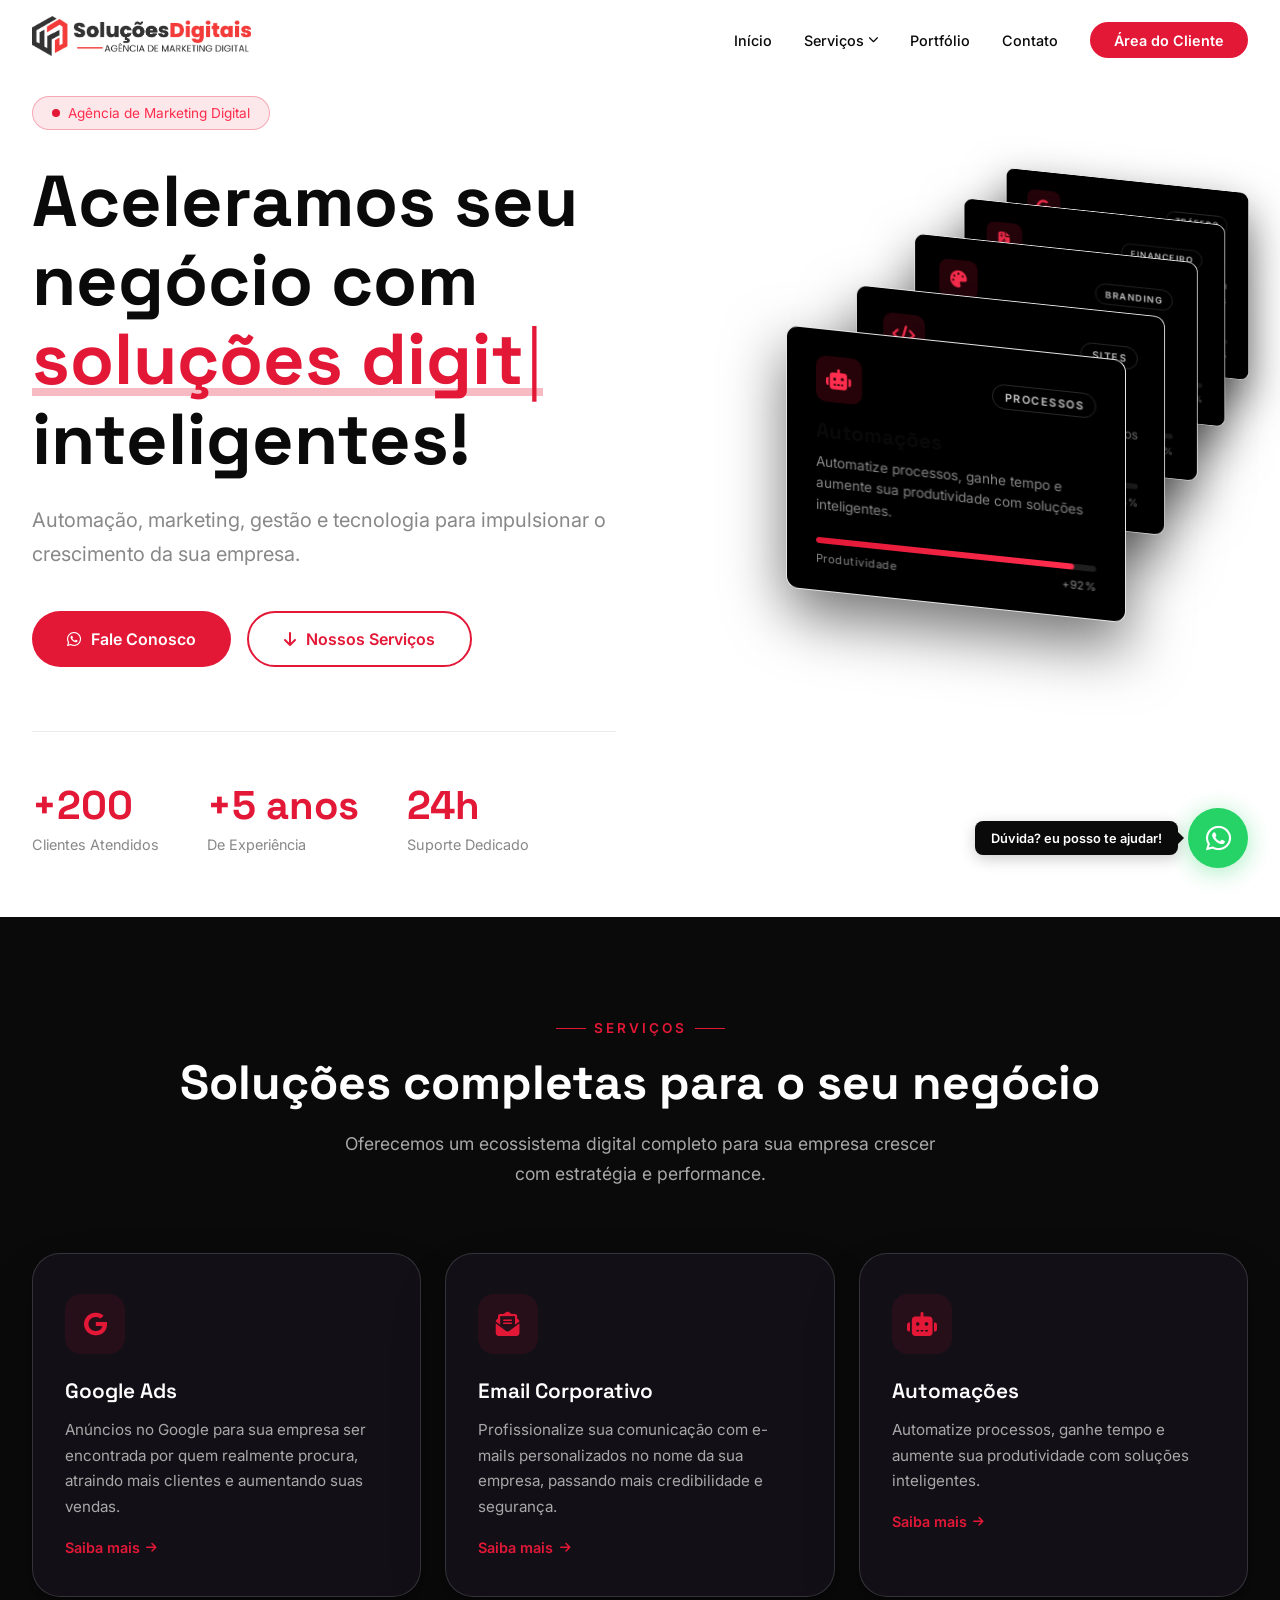
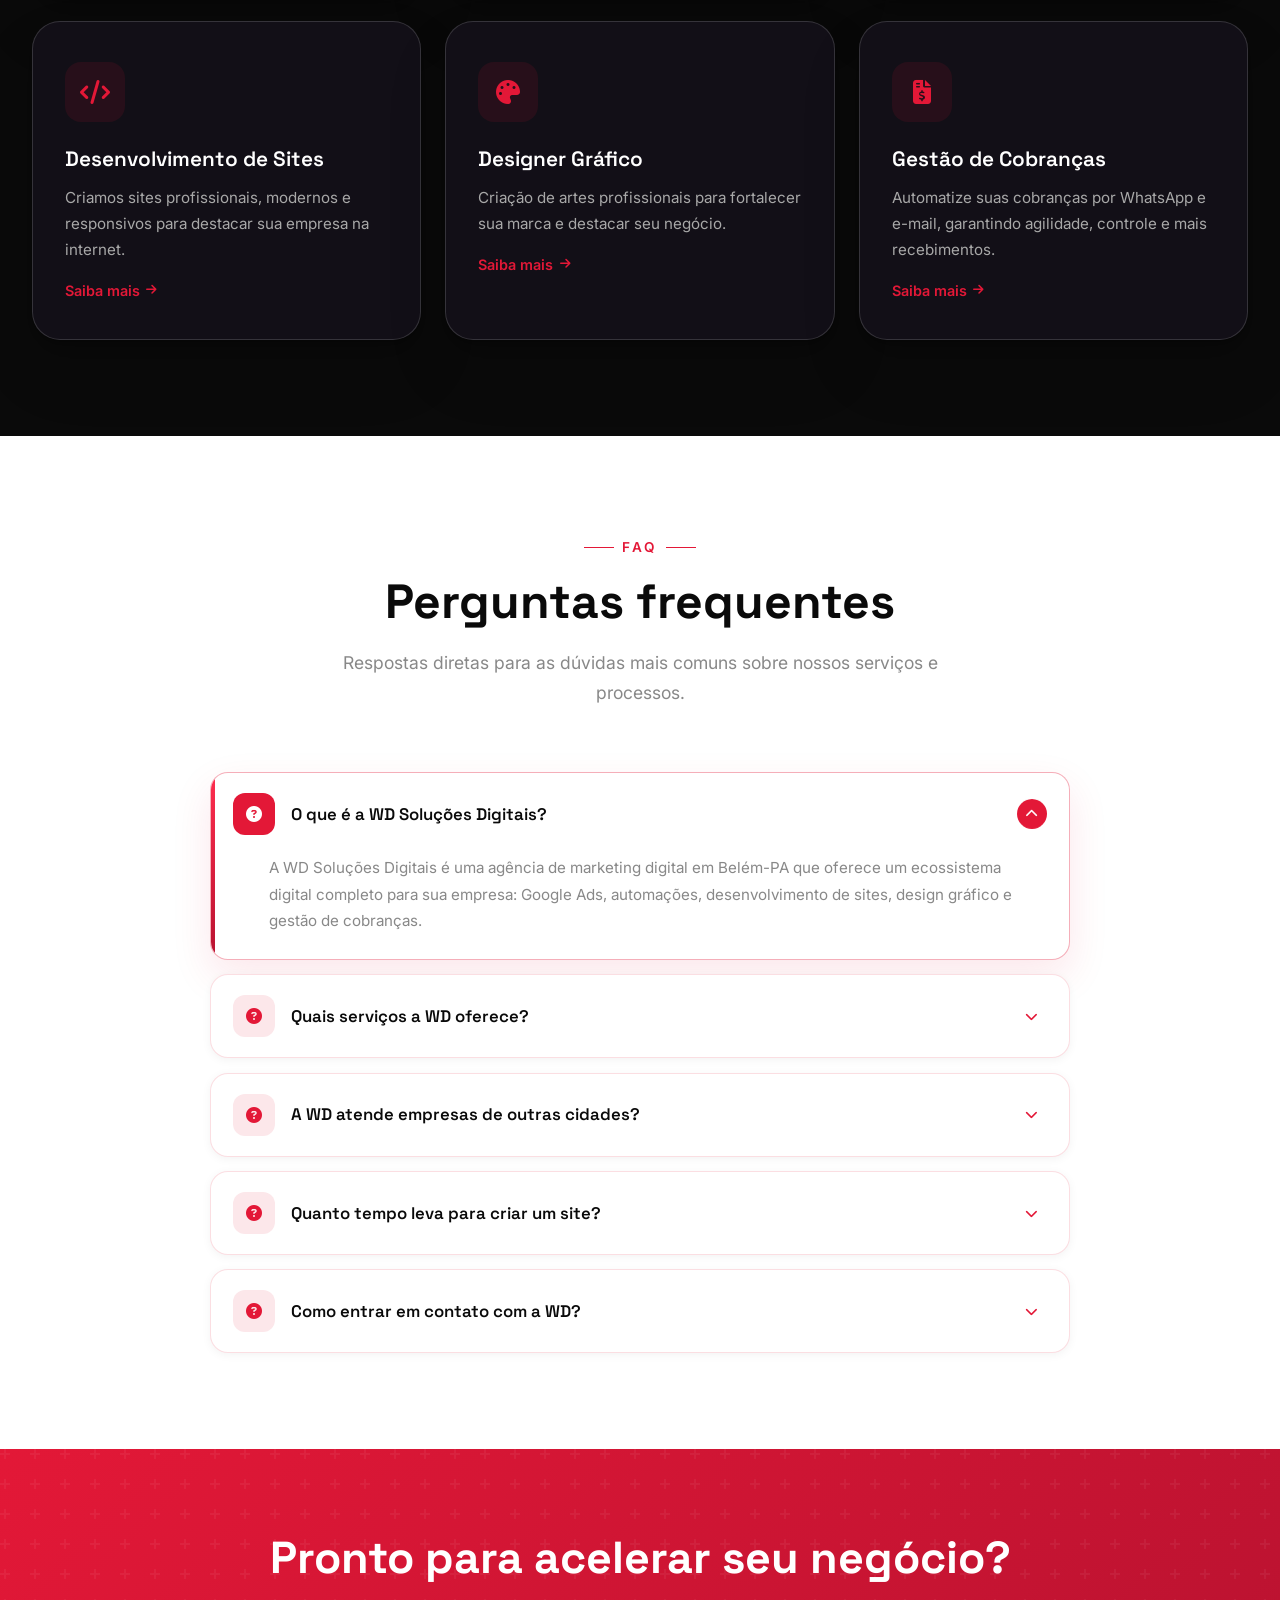
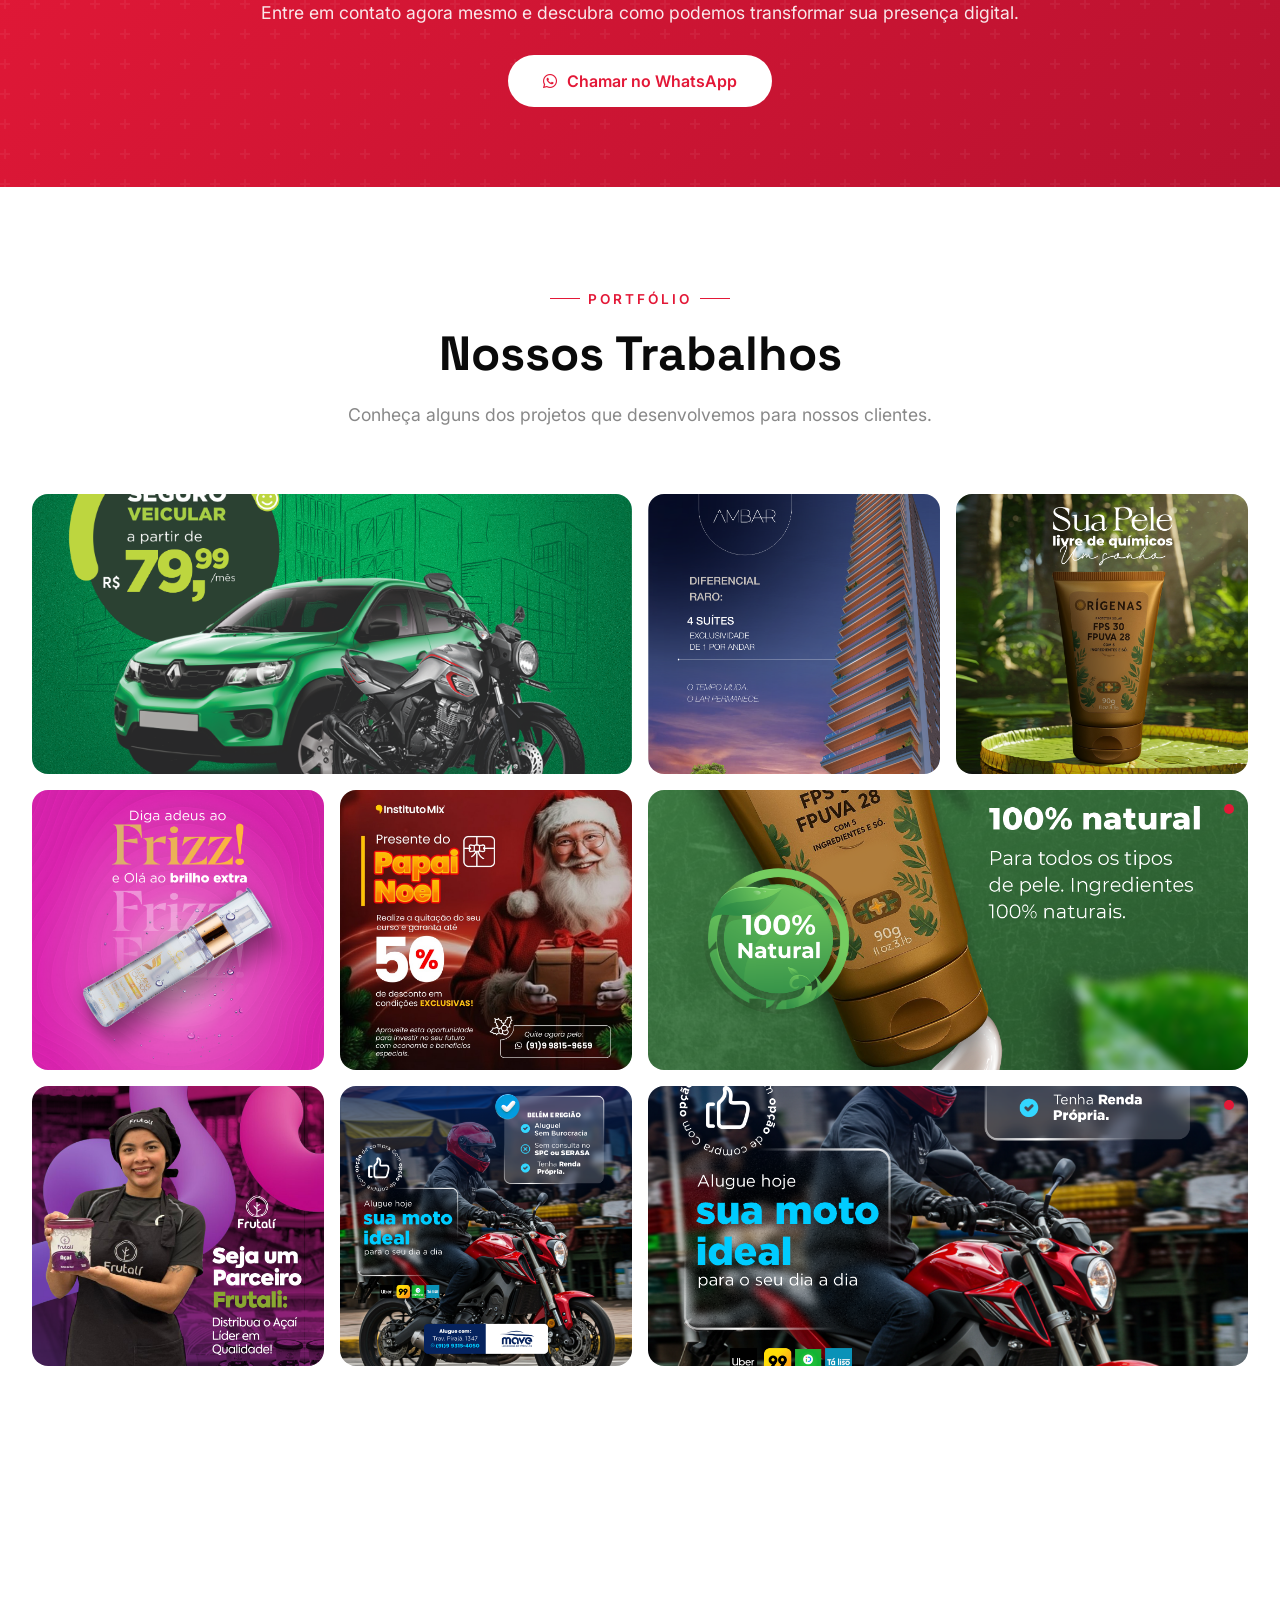
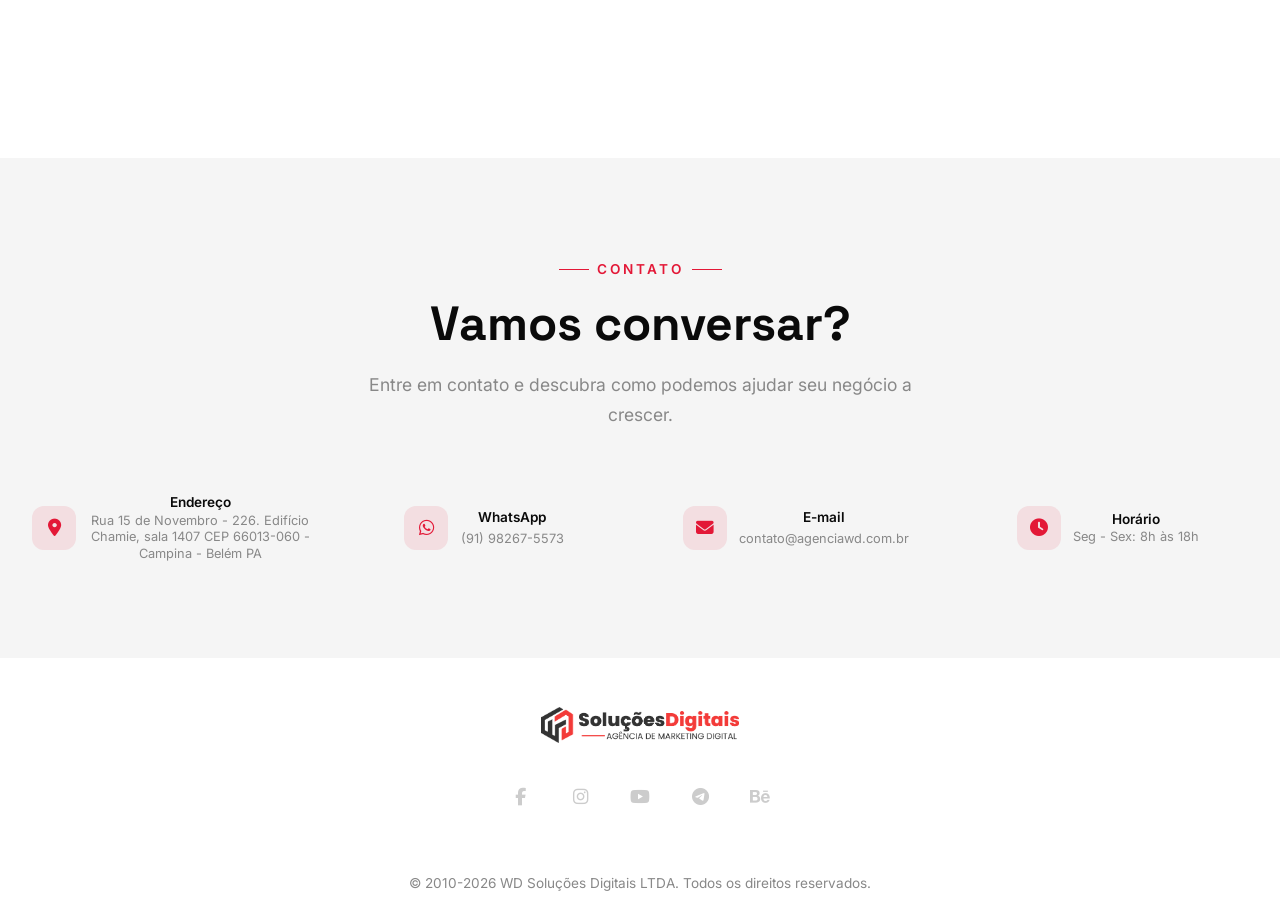
==== commit c1a20543: "Remove servico Gestao de Midias Sociais, atualiza endereco e link Area do Cliente" ====
--- a/index.html
+++ b/index.html
@@ -9,8 +9,8 @@
 
     <!-- ====== SEO Básico ====== -->
     <title>WD Soluções Digitais | Agência de Marketing Digital em Belém - Automação, Gestão e Tecnologia</title>
-    <meta name="description" content="WD Soluções Digitais é uma agência de marketing digital em Belém-PA. Gestão de mídias sociais, Google Ads, automações, desenvolvimento de sites, design gráfico e gestão de cobranças. Acelere seu negócio com soluções digitais inteligentes.">
-    <meta name="keywords" content="agência de marketing digital, marketing digital, marketing digital belém, agência de marketing, agência digital, marketing online, publicidade digital, propaganda online, gestão de mídias sociais, gestao de redes sociais, social media, marketing de conteúdo, content marketing, google ads, ads google, anúncios google, anuncios google, campanha google ads, google ads management, tráfego pago, trafego pago, anúncios pagos, facebook ads, instagram ads, ads meta, mídia paga, midia paga, seo, otimização seo, otimizacao seo, seo local, seo on page, posicionamento google, automação de marketing, automação digital, automação de vendas, marketing automation, chatbot, chat bot, whatsapp business, automação whatsapp, email marketing, marketing por e-mail, email corporativo, boas-vindas, newsletters, disparo de emails, desenvolvimento de sites, criação de sites, site institucional, site profissional, landing page, página de conversão, site e-commerce, loja virtual, Wordpress, site responsivo, design gráfico, criação de logotipo, identidade visual, branding, design de mídia social, artes para redes sociais, post para instagram, criativo publicitário, gestão de cobranças, cobrança automatizada, recuperação de receita, financeiro, sistema de cobrança, automação financeira, consultoria marketing, planejamento estratégico, planejamento marketing digital, tráfego orgânico, crescimento orgânico, engajamento, conversão digital, funil de vendas, inbound marketing, outbound marketing, percepção de marca, presença digital, performance digital, métricas marketing, analytics, google analytics, relatórios marketing, agência criativa, agência de publicidade, agência de comunicação, empresa de marketing, WD soluções digitais, marketing digital pará, agência digital belém, publicidade belém, marketing belém pará">
+    <meta name="description" content="WD Soluções Digitais é uma agência de marketing digital em Belém-PA. Google Ads, automações, desenvolvimento de sites, design gráfico e gestão de cobranças. Acelere seu negócio com soluções digitais inteligentes.">
+    <meta name="keywords" content="agência de marketing digital, marketing digital, marketing digital belém, agência de marketing, agência digital, marketing online, publicidade digital, propaganda online, google ads, ads google, anúncios google, anuncios google, campanha google ads, google ads management, tráfego pago, trafego pago, anúncios pagos, facebook ads, instagram ads, ads meta, mídia paga, midia paga, seo, otimização seo, otimizacao seo, seo local, seo on page, posicionamento google, automação de marketing, automação digital, automação de vendas, marketing automation, chatbot, chat bot, whatsapp business, automação whatsapp, email marketing, marketing por e-mail, email corporativo, boas-vindas, newsletters, disparo de emails, desenvolvimento de sites, criação de sites, site institucional, site profissional, landing page, página de conversão, site e-commerce, loja virtual, Wordpress, site responsivo, design gráfico, criação de logotipo, identidade visual, branding, design de mídia social, artes para redes sociais, post para instagram, criativo publicitário, gestão de cobranças, cobrança automatizada, recuperação de receita, financeiro, sistema de cobrança, automação financeira, consultoria marketing, planejamento estratégico, planejamento marketing digital, tráfego orgânico, crescimento orgânico, engajamento, conversão digital, funil de vendas, inbound marketing, outbound marketing, percepção de marca, presença digital, performance digital, métricas marketing, analytics, google analytics, relatórios marketing, agência criativa, agência de publicidade, agência de comunicação, empresa de marketing, WD soluções digitais, marketing digital pará, agência digital belém, publicidade belém, marketing belém pará">
     <meta name="author" content="Anderson Adan">
     <meta name="robots" content="index, follow, max-snippet:-1, max-image-preview:large, max-video-preview:-1">
     <meta name="language" content="pt-BR">
@@ -36,7 +36,7 @@
     <meta property="og:locale" content="pt_BR">
     <meta property="og:site_name" content="WD Soluções Digitais">
     <meta property="og:title" content="WD Soluções Digitais | Agência de Marketing Digital em Belém">
-    <meta property="og:description" content="Gestão de mídias sociais, Google Ads, automações, desenvolvimento de sites, design gráfico e gestão de cobranças. Acelere seu negócio com soluções digitais inteligentes.">
+    <meta property="og:description" content="Google Ads, automações, desenvolvimento de sites, design gráfico e gestão de cobranças. Acelere seu negócio com soluções digitais inteligentes.">
     <meta property="og:url" content="https://agenciawd.com.br/">
     <meta property="og:image" content="https://agenciawd.com.br/img/og-image.jpg">
     <meta property="og:image:width" content="1200">
@@ -46,7 +46,7 @@
     <!-- ====== Twitter Card ====== -->
     <meta name="twitter:card" content="summary_large_image">
     <meta name="twitter:title" content="WD Soluções Digitais | Agência de Marketing Digital em Belém">
-    <meta name="twitter:description" content="Gestão de mídias sociais, Google Ads, automações, desenvolvimento de sites, design gráfico e gestão de cobranças.">
+    <meta name="twitter:description" content="Google Ads, automações, desenvolvimento de sites, design gráfico e gestão de cobranças.">
     <meta name="twitter:image" content="https://agenciawd.com.br/img/og-image.jpg">
     <meta name="twitter:image:alt" content="WD Soluções Digitais - Agência de Marketing Digital">
 
@@ -78,12 +78,11 @@
         "url": "https://agenciawd.com.br",
         "logo": "https://agenciawd.com.br/img/logo.png",
         "image": "https://agenciawd.com.br/img/og-image.jpg",
-        "description": "Agência de marketing digital em Belém-PA especializada em gestão de mídias sociais, Google Ads, automações, desenvolvimento de sites, design gráfico e gestão de cobranças.",
+        "description": "Agência de marketing digital em Belém-PA especializada em Google Ads, automações, desenvolvimento de sites, design gráfico e gestão de cobranças.",
         "slogan": "Soluções digitais que aceleram o seu negócio.",
         "inLanguage": "pt-BR",
         "knowsAbout": [
             "Marketing digital",
-            "Gestão de mídias sociais",
             "Google Ads",
             "Automação de marketing",
             "Desenvolvimento de sites",
@@ -115,10 +114,10 @@
         "email": "contato@agenciawd.com.br",
         "address": {
             "@type": "PostalAddress",
-            "streetAddress": "Av. Generalíssimo Deodoro, 1893",
+            "streetAddress": "Rua 15 de Novembro, 226 - Edifício Chamie, Sala 1407",
             "addressLocality": "Belém",
             "addressRegion": "PA",
-            "postalCode": "66035-100",
+            "postalCode": "66013-060",
             "addressCountry": "BR"
         },
         "geo": {
@@ -146,15 +145,6 @@
             "@type": "OfferCatalog",
             "name": "Serviços de Marketing Digital",
             "itemListElement": [
-                {
-                    "@type": "Offer",
-                    "itemOffered": {
-                        "@type": "Service",
-                        "name": "Gestão de Mídias Sociais",
-                        "description": "Cuidamos das suas redes sociais com estratégia, conteúdo e interação para fortalecer sua marca e atrair mais clientes.",
-                        "url": "https://agenciawd.com.br/gestao-de-midias-sociais.html"
-                    }
-                },
                 {
                     "@type": "Offer",
                     "itemOffered": {
@@ -276,7 +266,7 @@
                 "name": "O que é a WD Soluções Digitais?",
                 "acceptedAnswer": {
                     "@type": "Answer",
-                    "text": "A WD Soluções Digitais é uma agência de marketing digital em Belém-PA que oferece um ecossistema digital completo: gestão de mídias sociais, Google Ads, automações, desenvolvimento de sites, design gráfico e gestão de cobranças."
+                    "text": "A WD Soluções Digitais é uma agência de marketing digital em Belém-PA que oferece um ecossistema digital completo: Google Ads, automações, desenvolvimento de sites, design gráfico e gestão de cobranças."
                 }
             },
             {
@@ -284,7 +274,7 @@
                 "name": "Quais serviços a WD oferece?",
                 "acceptedAnswer": {
                     "@type": "Answer",
-                    "text": "Oferecemos gestão de mídias sociais, gestão de campanhas de Google Ads (tráfego pago), email corporativo, automações de processos, desenvolvimento de sites, design gráfico e gestão de cobranças automatizada."
+                    "text": "Oferecemos gestão de campanhas de Google Ads (tráfego pago), email corporativo, automações de processos, desenvolvimento de sites, design gráfico e gestão de cobranças automatizada."
                 }
             },
             {
@@ -293,14 +283,6 @@
                 "acceptedAnswer": {
                     "@type": "Answer",
                     "text": "Sim. Todos os nossos serviços são entregues e acompanhados online, atendendo empresas de qualquer cidade do Brasil, com atendimento presencial em Belém-PA."
-                }
-            },
-            {
-                "@type": "Question",
-                "name": "Como funciona a gestão de mídias sociais?",
-                "acceptedAnswer": {
-                    "@type": "Answer",
-                    "text": "Cuidamos das suas redes sociais com planejamento estratégico, criação de conteúdo, calendário de publicações e interação com o público, com relatórios de métricas para acompanhar os resultados."
                 }
             },
             {
@@ -347,7 +329,6 @@
                     <a href="#servicos">Serviços <i class="fas fa-chevron-down" style="font-size:0.65rem;margin-left:4px;"></i></a>
                     <div class="nav-dropdown-menu">
                         <div class="nav-dropdown-col">
-                            <a href="gestao-de-midias-sociais.html"><i class="fas fa-share-alt"></i>Gestão de Mídias Sociais</a>
                             <a href="google-ads.html"><i class="fab fa-google"></i>Google Ads</a>
                             <a href="email-corporativo.html"><i class="fas fa-envelope-open-text"></i>Email Corporativo</a>
                             <a href="automacoes.html"><i class="fas fa-robot"></i>Automações</a>
@@ -361,7 +342,7 @@
                 </div>
                 <a href="#portfolio">Portfólio</a>
                 <a href="#contato">Contato</a>
-                <a href="https://cel.cash/centraldocliente" class="nav-cta" target="_blank" rel="noopener">Área do Cliente</a>
+                <a href="https://agenciawd.centraldefaturas.com.br" class="nav-cta" target="_blank" rel="noopener">Área do Cliente</a>
             </nav>
             <div class="hamburger" id="hamburger" role="button" aria-label="Abrir menu de navegação" aria-expanded="false" tabindex="0">
                 <span></span>
@@ -377,7 +358,7 @@
         <a href="#servicos" onclick="closeMobile()">Serviços</a>
         <a href="#portfolio" onclick="closeMobile()">Portfólio</a>
         <a href="#contato" onclick="closeMobile()">Contato</a>
-        <a href="https://cel.cash/centraldocliente" target="_blank" rel="noopener" style="color: var(--red);">Área do Cliente</a>
+        <a href="https://agenciawd.centraldefaturas.com.br" target="_blank" rel="noopener" style="color: var(--red);">Área do Cliente</a>
     </div>
 
     <!-- Hero -->
@@ -428,18 +409,6 @@
                 <div class="card-swap-container" id="cardSwap">
                     <div class="card-swap-card">
                         <div class="card-top">
-                            <span class="card-ico"><i class="fas fa-share-alt"></i></span>
-                            <span class="card-tag">Social</span>
-                        </div>
-                        <h3>Gestão de Mídias Sociais</h3>
-                        <p>Conteúdo, estratégia e interação para fortalecer sua marca e atrair mais clientes.</p>
-                        <div class="card-stat">
-                            <div class="card-stat-bar"><span style="width:88%"></span></div>
-                            <div class="card-stat-label"><span>Engajamento</span><span>+88%</span></div>
-                        </div>
-                    </div>
-                    <div class="card-swap-card">
-                        <div class="card-top">
                             <span class="card-ico"><i class="fab fa-google"></i></span>
                             <span class="card-tag">Tráfego</span>
                         </div>
@@ -512,16 +481,7 @@
             <p class="section-desc">Oferecemos um ecossistema digital completo para sua empresa crescer com estratégia e performance.</p>
         </div>
         <div class="services-grid" role="list">
-            <article class="service-card border-glow-card" data-delay="0" role="listitem" aria-label="Gestão de Mídias Sociais">
-                <span class="edge-light"></span>
-                <div class="border-glow-inner">
-                    <div class="service-icon" aria-hidden="true"><i class="fas fa-share-alt"></i></div>
-                    <h3>Gestão de Mídias Sociais</h3>
-                    <p>Cuidamos das suas redes sociais com estratégia, conteúdo e interação para fortalecer sua marca e atrair mais clientes.</p>
-                    <a href="gestao-de-midias-sociais.html" class="card-link">Saiba mais <i class="fas fa-arrow-right"></i></a>
-                </div>
-            </article>
-            <article class="service-card border-glow-card" data-delay="100" role="listitem" aria-label="Google Ads">
+            <article class="service-card border-glow-card" data-delay="0" role="listitem" aria-label="Google Ads">
                 <span class="edge-light"></span>
                 <div class="border-glow-inner">
                     <div class="service-icon" aria-hidden="true"><i class="fab fa-google"></i></div>
@@ -530,7 +490,7 @@
                     <a href="google-ads.html" class="card-link">Saiba mais <i class="fas fa-arrow-right"></i></a>
                 </div>
             </article>
-            <article class="service-card border-glow-card" data-delay="200" role="listitem" aria-label="Email Corporativo">
+            <article class="service-card border-glow-card" data-delay="100" role="listitem" aria-label="Email Corporativo">
                 <span class="edge-light"></span>
                 <div class="border-glow-inner">
                     <div class="service-icon" aria-hidden="true"><i class="fas fa-envelope-open-text"></i></div>
@@ -539,7 +499,7 @@
                     <a href="email-corporativo.html" class="card-link">Saiba mais <i class="fas fa-arrow-right"></i></a>
                 </div>
             </article>
-            <article class="service-card border-glow-card" data-delay="300" role="listitem" aria-label="Automações">
+            <article class="service-card border-glow-card" data-delay="200" role="listitem" aria-label="Automações">
                 <span class="edge-light"></span>
                 <div class="border-glow-inner">
                     <div class="service-icon" aria-hidden="true"><i class="fas fa-robot"></i></div>
@@ -548,7 +508,7 @@
                     <a href="automacoes.html" class="card-link">Saiba mais <i class="fas fa-arrow-right"></i></a>
                 </div>
             </article>
-            <article class="service-card border-glow-card" data-delay="400" role="listitem" aria-label="Desenvolvimento de Sites">
+            <article class="service-card border-glow-card" data-delay="300" role="listitem" aria-label="Desenvolvimento de Sites">
                 <span class="edge-light"></span>
                 <div class="border-glow-inner">
                     <div class="service-icon" aria-hidden="true"><i class="fas fa-code"></i></div>
@@ -557,7 +517,7 @@
                     <a href="desenvolvimento-de-sites.html" class="card-link">Saiba mais <i class="fas fa-arrow-right"></i></a>
                 </div>
             </article>
-            <article class="service-card border-glow-card" data-delay="500" role="listitem" aria-label="Designer Gráfico">
+            <article class="service-card border-glow-card" data-delay="400" role="listitem" aria-label="Designer Gráfico">
                 <span class="edge-light"></span>
                 <div class="border-glow-inner">
                     <div class="service-icon" aria-hidden="true"><i class="fas fa-palette"></i></div>
@@ -566,7 +526,7 @@
                     <a href="designer-grafico.html" class="card-link">Saiba mais <i class="fas fa-arrow-right"></i></a>
                 </div>
             </article>
-            <article class="service-card border-glow-card" data-delay="600" role="listitem" aria-label="Gestão de Cobranças">
+            <article class="service-card border-glow-card" data-delay="500" role="listitem" aria-label="Gestão de Cobranças">
                 <span class="edge-light"></span>
                 <div class="border-glow-inner">
                     <div class="service-icon" aria-hidden="true"><i class="fas fa-file-invoice-dollar"></i></div>
@@ -589,25 +549,19 @@
             <details class="faq-item" name="faq" open>
                 <summary><span class="faq-q-text">O que é a WD Soluções Digitais?</span></summary>
                 <div class="faq-answer">
-                    <p>A WD Soluções Digitais é uma agência de marketing digital em Belém-PA que oferece um ecossistema digital completo para sua empresa: gestão de mídias sociais, Google Ads, automações, desenvolvimento de sites, design gráfico e gestão de cobranças.</p>
+                    <p>A WD Soluções Digitais é uma agência de marketing digital em Belém-PA que oferece um ecossistema digital completo para sua empresa: Google Ads, automações, desenvolvimento de sites, design gráfico e gestão de cobranças.</p>
                 </div>
             </details>
             <details class="faq-item" name="faq">
                 <summary><span class="faq-q-text">Quais serviços a WD oferece?</span></summary>
                 <div class="faq-answer">
-                    <p>Oferecemos gestão de mídias sociais, gestão de campanhas de Google Ads (tráfego pago), email corporativo, automações de processos, desenvolvimento de sites, design gráfico e gestão de cobranças automatizada.</p>
+                    <p>Oferecemos gestão de campanhas de Google Ads (tráfego pago), email corporativo, automações de processos, desenvolvimento de sites, design gráfico e gestão de cobranças automatizada.</p>
                 </div>
             </details>
             <details class="faq-item" name="faq">
                 <summary><span class="faq-q-text">A WD atende empresas de outras cidades?</span></summary>
                 <div class="faq-answer">
                     <p>Sim. Todos os nossos serviços são entregues e acompanhados online, atendendo empresas de qualquer cidade do Brasil, com atendimento presencial em Belém-PA.</p>
-                </div>
-            </details>
-            <details class="faq-item" name="faq">
-                <summary><span class="faq-q-text">Como funciona a gestão de mídias sociais?</span></summary>
-                <div class="faq-answer">
-                    <p>Cuidamos das suas redes sociais com planejamento estratégico, criação de conteúdo, calendário de publicações e interação com o público, com relatórios de métricas para acompanhar os resultados.</p>
                 </div>
             </details>
             <details class="faq-item" name="faq">
@@ -748,7 +702,7 @@
                     <div class="contact-item-icon"><i class="fas fa-map-marker-alt"></i></div>
                     <div>
                         <h4>Endereço</h4>
-                        <p>On Office Belém – Av. Generalíssimo Deodoro, 1893 – Nazaré – Belém PA</p>
+                        <p>Rua 15 de Novembro - 226. Edifício Chamie, sala 1407 CEP 66013-060 - Campina - Belém PA</p>
                     </div>
                 </div>
                 <div class="contact-item">
@@ -790,16 +744,6 @@
                 <a href="https://t.me/wdcomunicacoes/" target="_blank" rel="noopener" title="Telegram" aria-label="Entre no Telegram"><i class="fab fa-telegram-plane"></i></a>
                 <a href="https://www.behance.net/andersonadan" target="_blank" rel="noopener" title="Behance" aria-label="Veja no Behance"><i class="fab fa-behance"></i></a>
             </div>
-            <div class="footer-pwa" id="footerPwa">
-                <button id="pwaInstallAndroid" class="pwa-footer-btn pwa-android" title="Baixar no Google Play" aria-label="Baixar aplicativo para Android">
-                    <img src="img/google-play.png" alt="Google Play" class="pwa-badge-img">
-                    <span>Google Play</span>
-                </button>
-                <button id="pwaInstallIOS" class="pwa-footer-btn pwa-ios" title="Baixar na App Store" aria-label="Baixar aplicativo para iOS">
-                    <img src="img/applestore.png" alt="Apple Store" class="pwa-badge-img">
-                    <span>Apple Store</span>
-                </button>
-            </div>
         </div>
         <div class="footer-bottom">
             <p>&copy; 2010-2026 WD Soluções Digitais LTDA. Todos os direitos reservados.</p>
